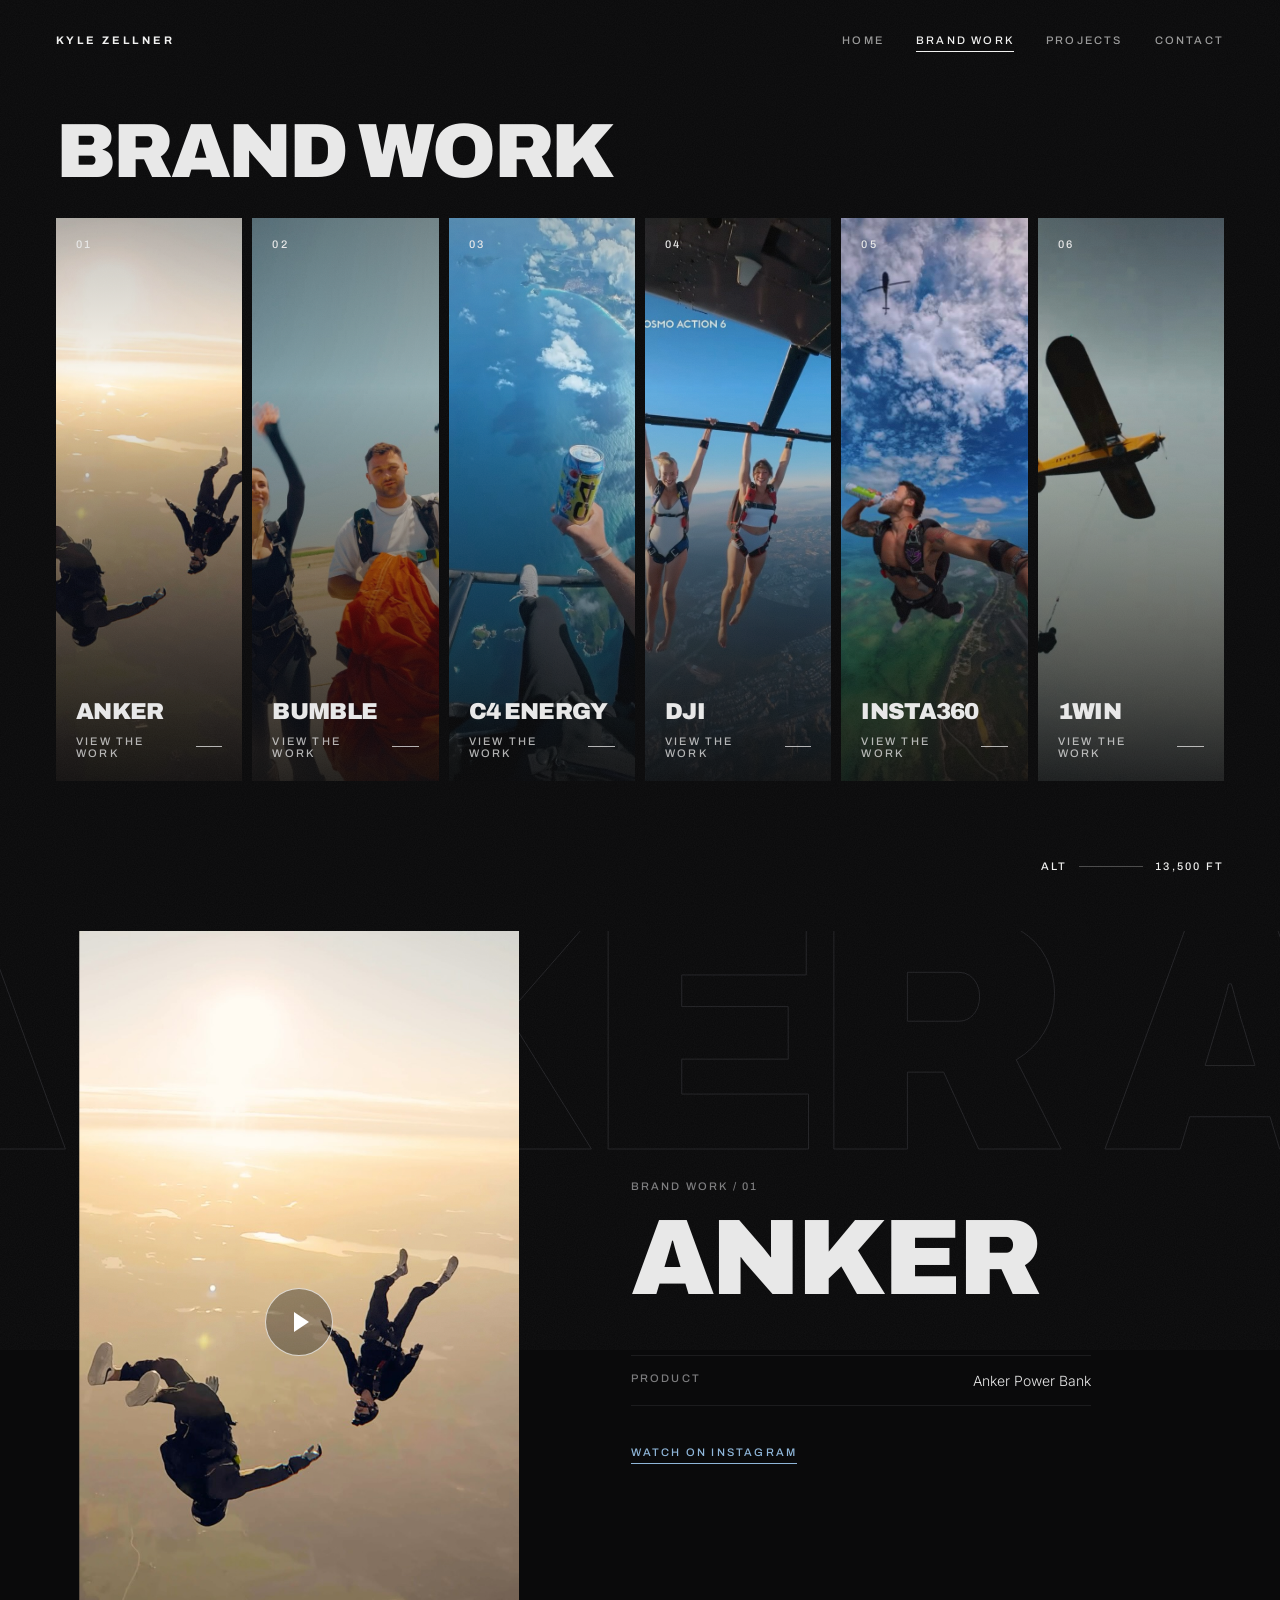
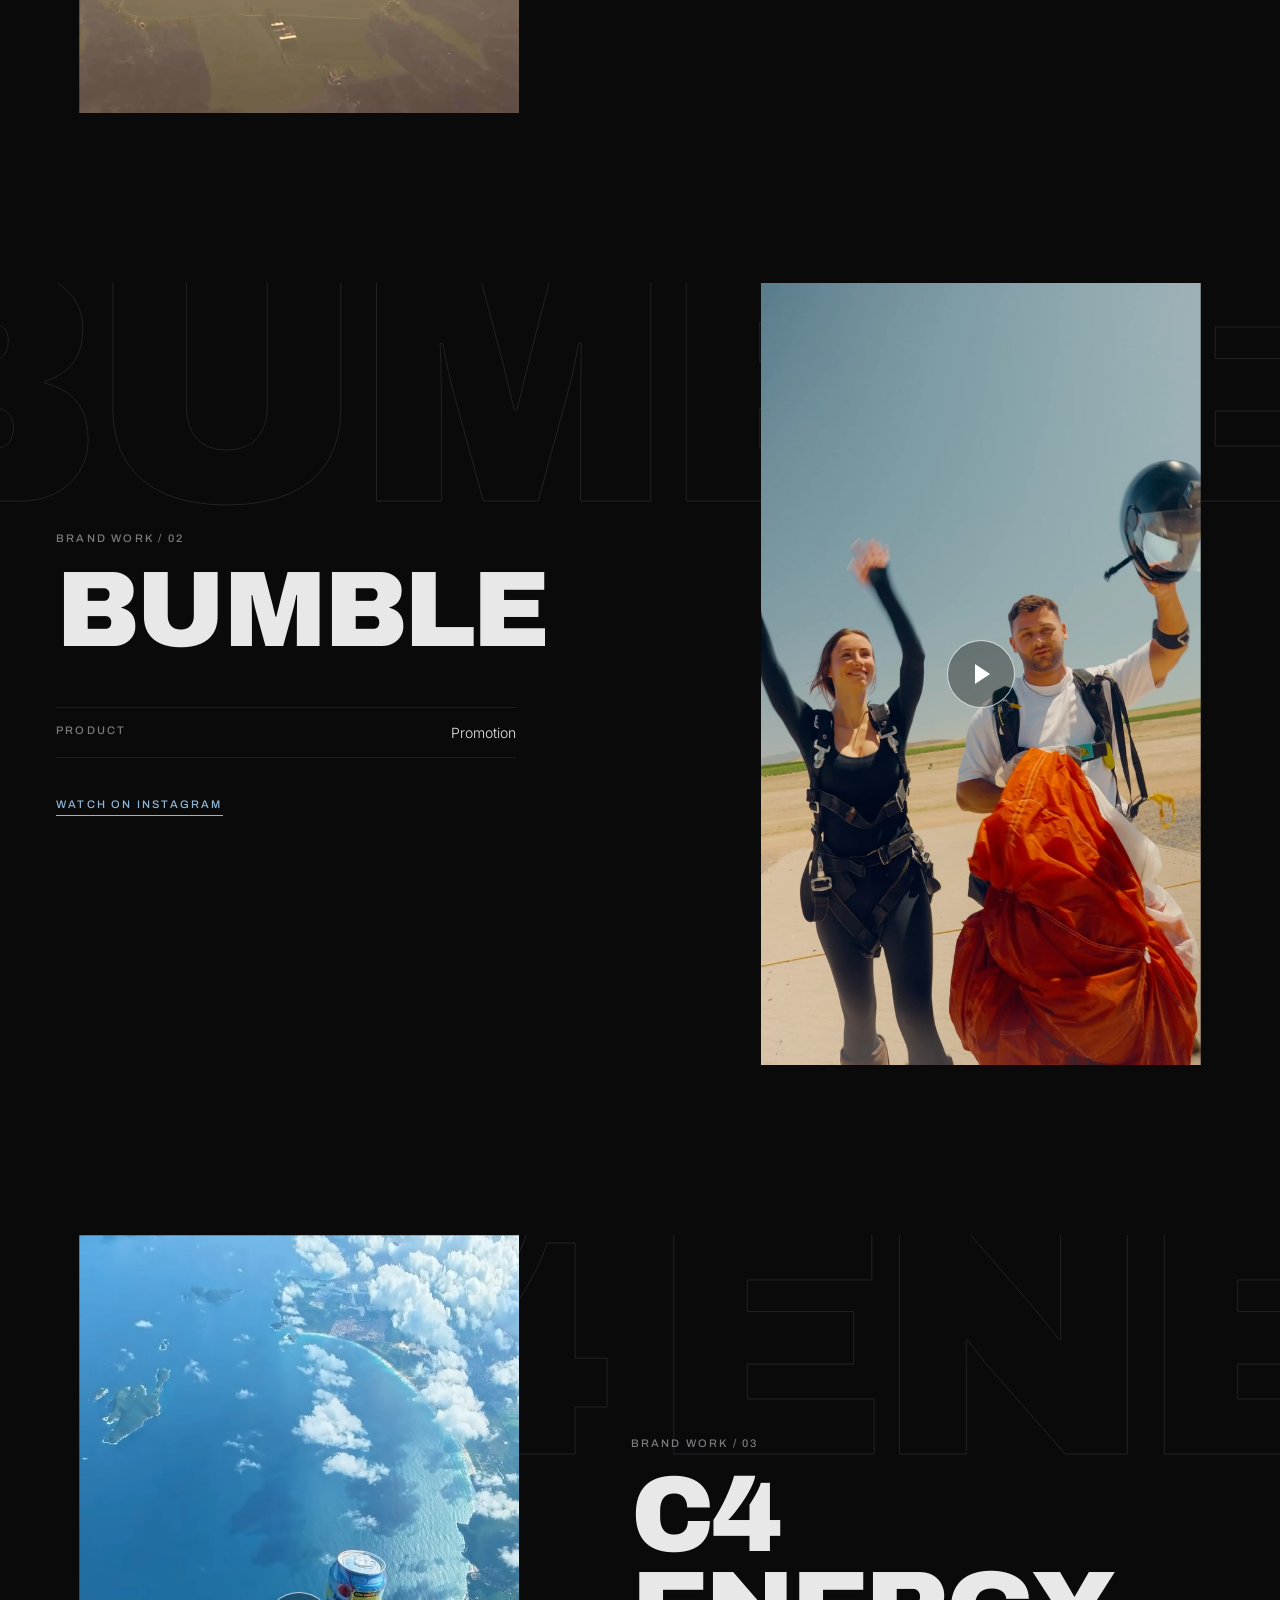
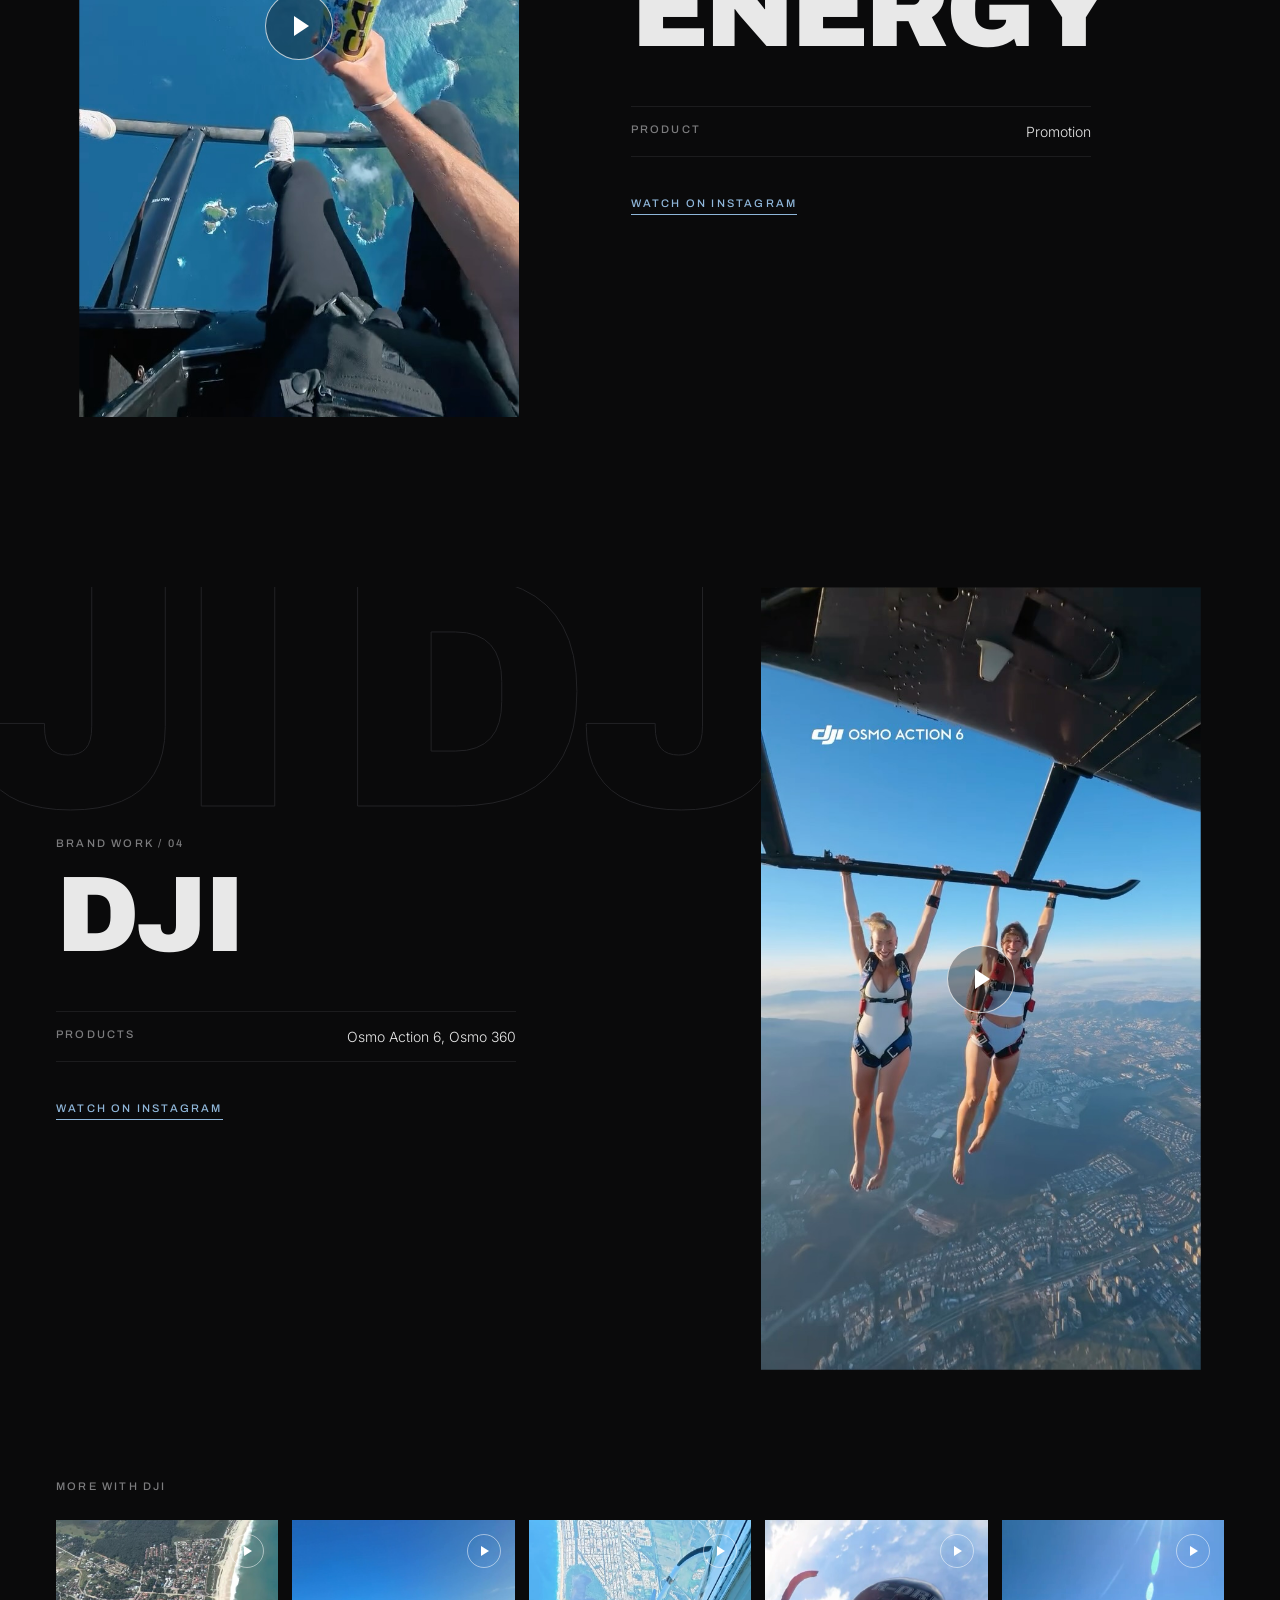
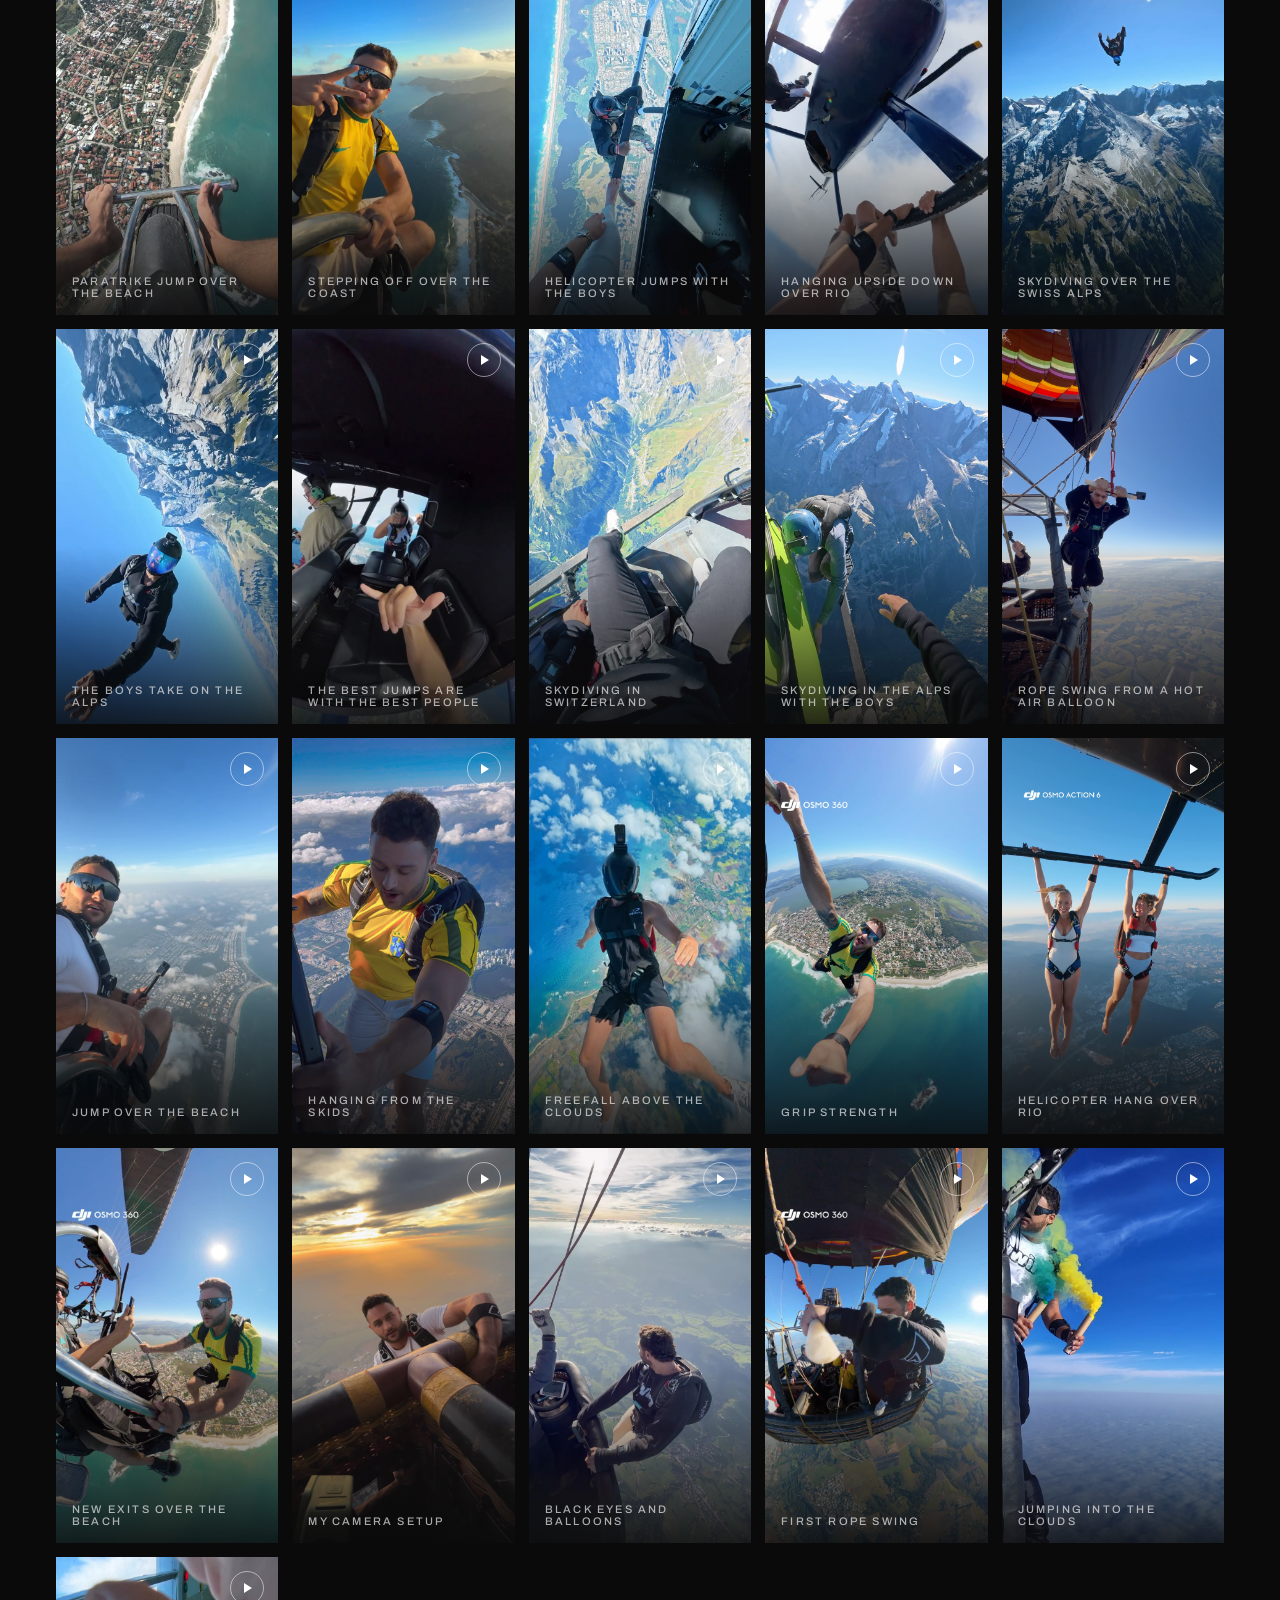
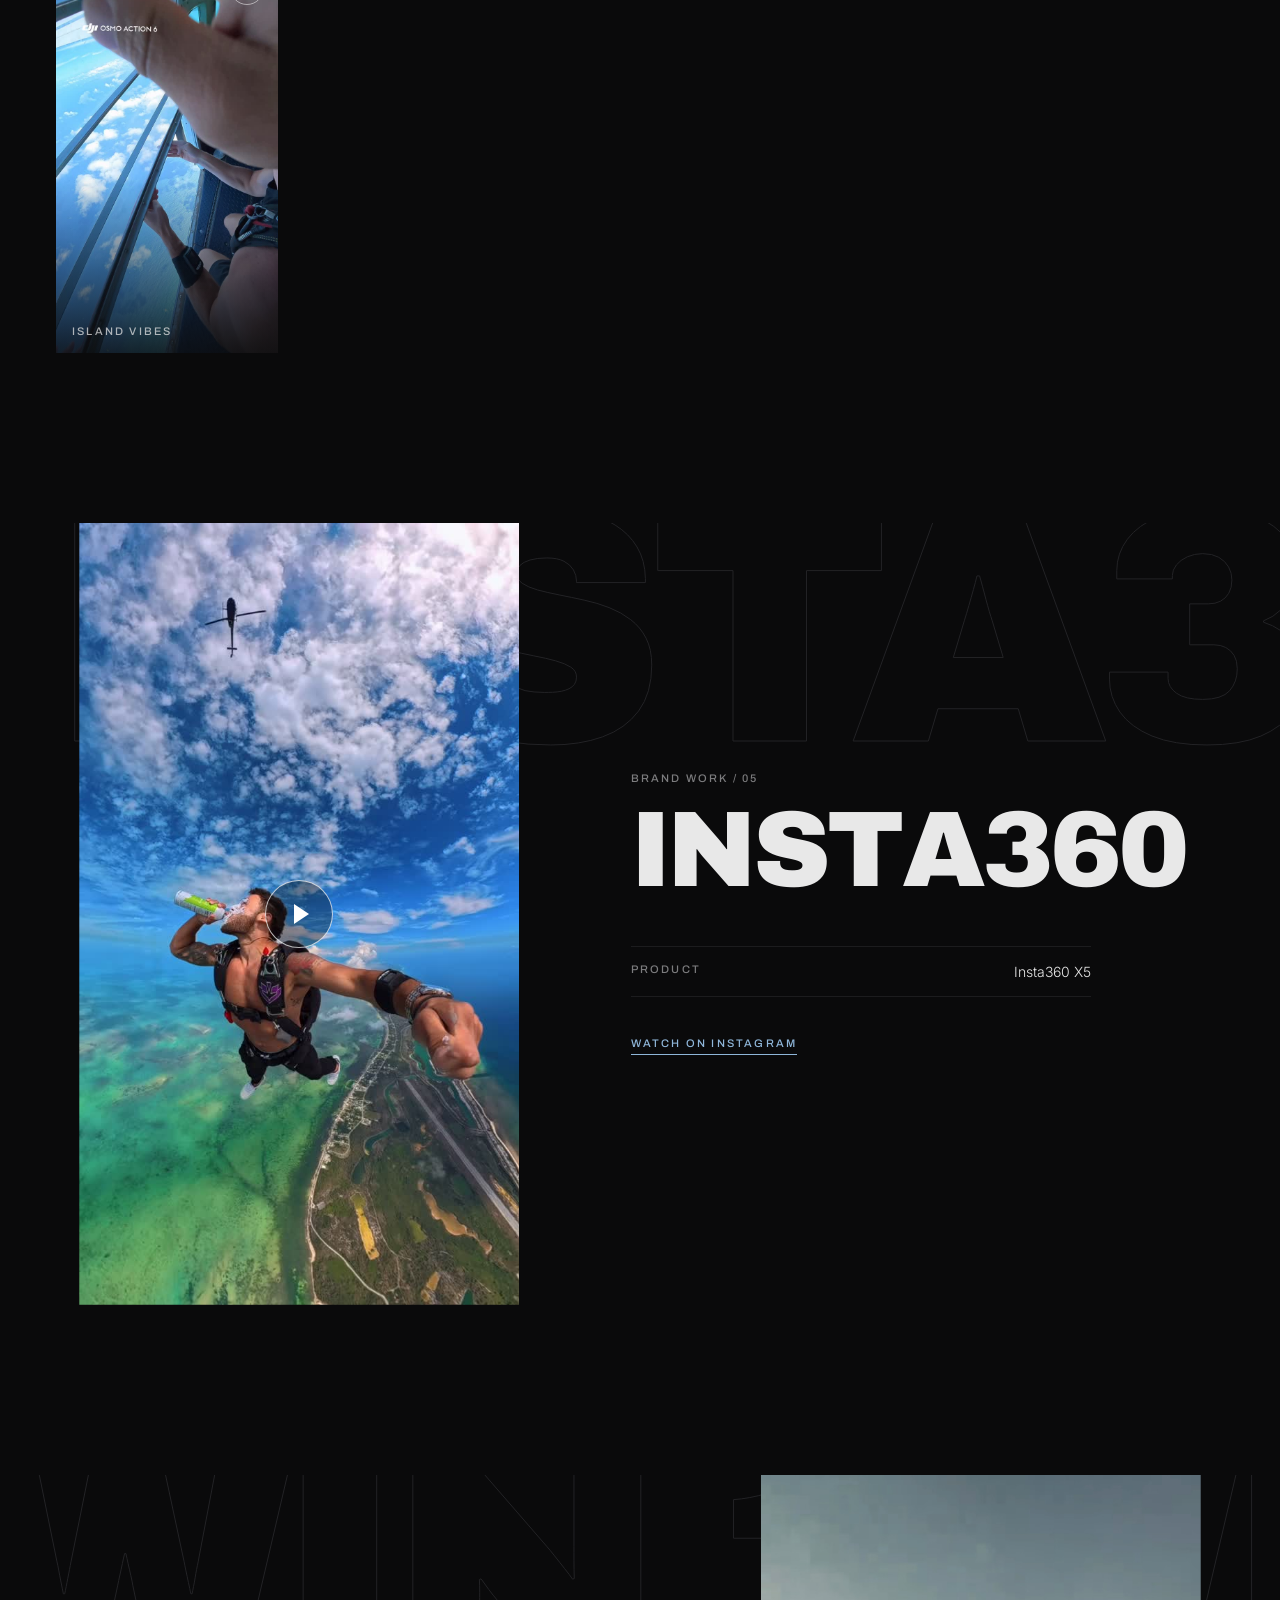
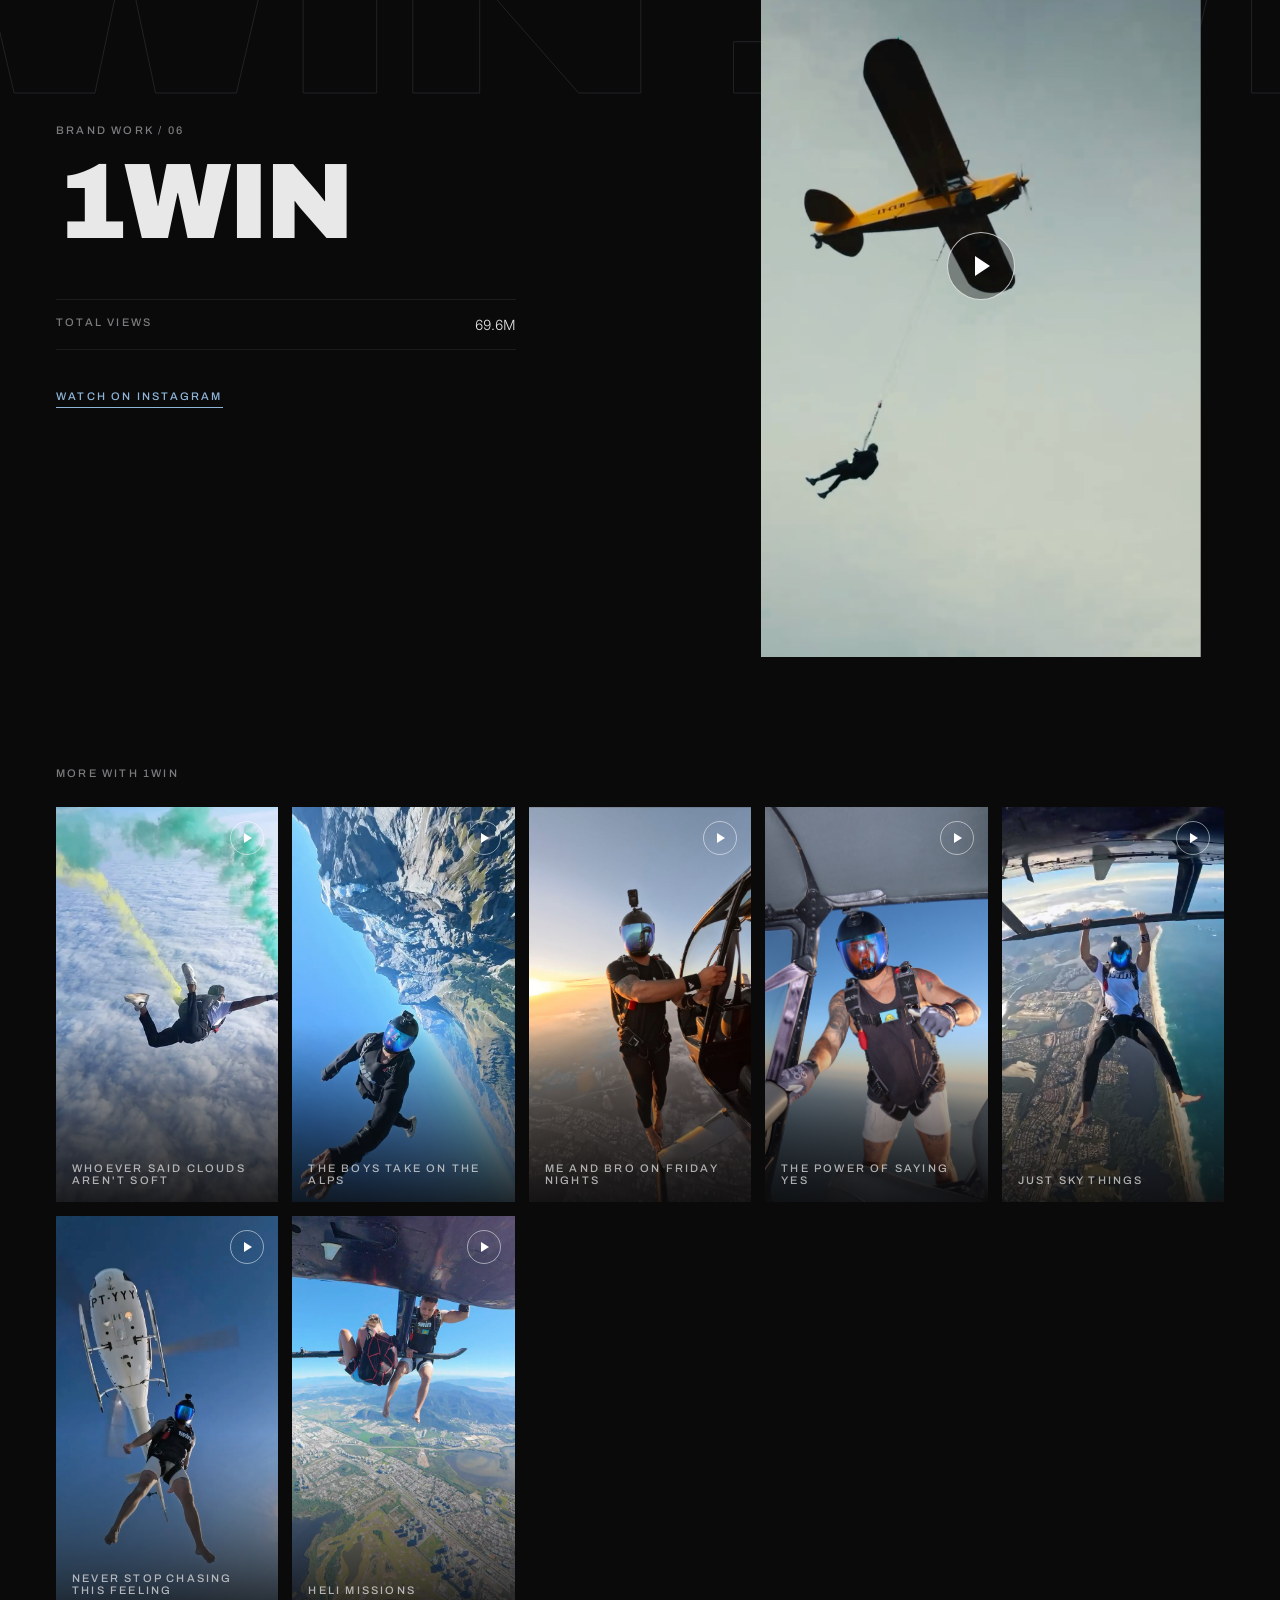
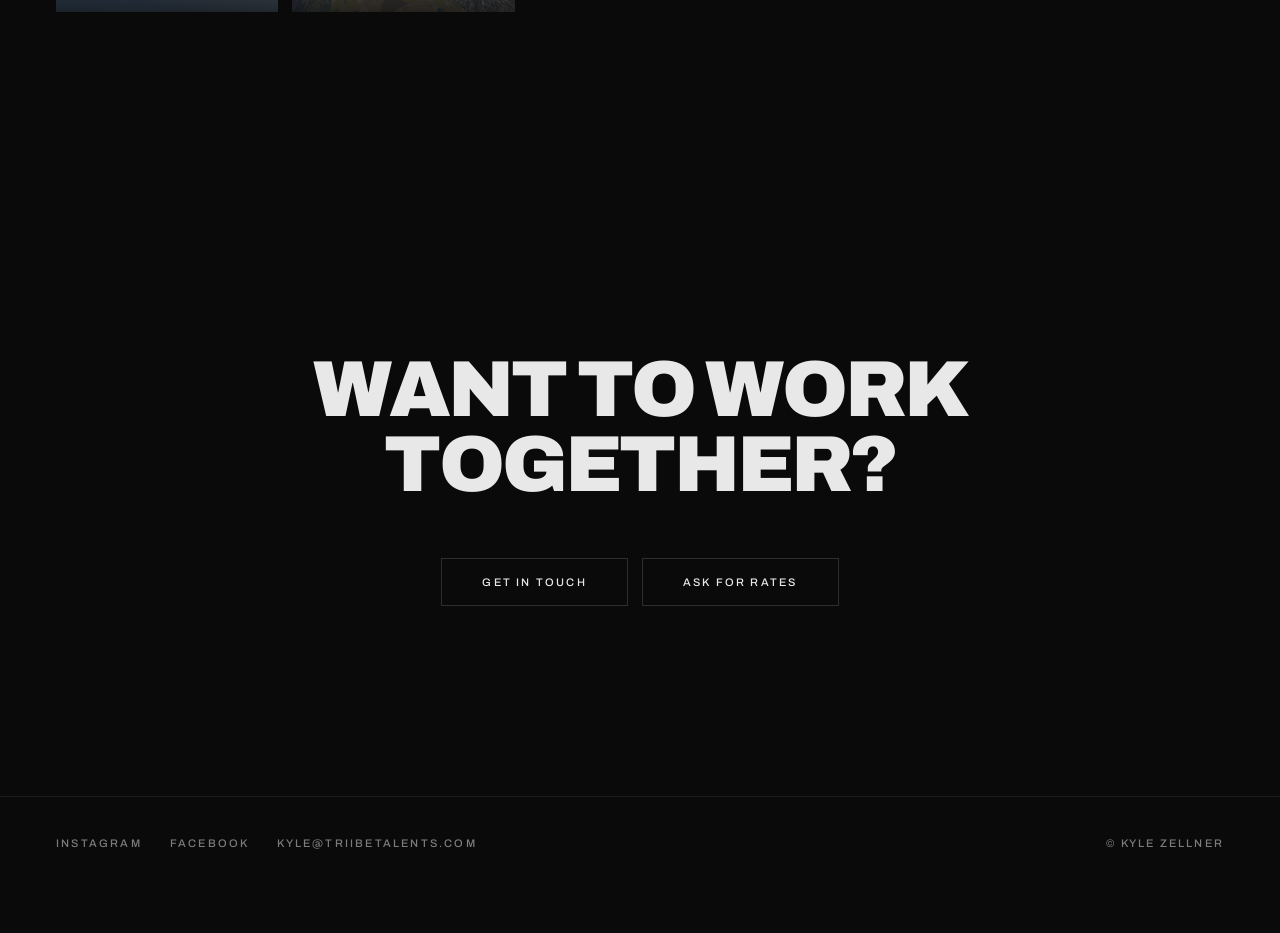
==== brand-work.html @ f26f9b01 "Update site: header picks, 1win flagship reels Co-Authored-By: Claude Fable 5.2 <noreply@anthropic.c" ====
<!DOCTYPE html>
<html lang="en"><head>
<meta charset="utf-8"><meta name="viewport" content="width=device-width, initial-scale=1, viewport-fit=cover">
<title>Brand work | Kyle Zellner</title>
<meta name="description" content="Campaign work for Anker, Bumble, C4 Energy, DJI, Insta360 and 1win.">
<meta property="og:title" content="Brand work | Kyle Zellner"><meta property="og:description" content="Campaign work for Anker, Bumble, C4 Energy, DJI, Insta360 and 1win.">
<meta property="og:type" content="website"><meta property="og:image" content="media/hero-9-w.jpg">
<meta name="twitter:card" content="summary_large_image"><meta name="theme-color" content="#0A0A0B">
<link rel="preconnect" href="https://fonts.googleapis.com"><link rel="preconnect" href="https://fonts.gstatic.com" crossorigin>
<link rel="stylesheet" href="https://fonts.googleapis.com/css2?family=Archivo:wght@400;500;700;900&family=Inter:wght@300;400&display=swap">
<link rel="stylesheet" href="assets/site.css?v=1795554447">
<script>document.documentElement.className='js';addEventListener('DOMContentLoaded',function(){requestAnimationFrame(function(){requestAnimationFrame(function(){document.documentElement.classList.add('ready')})})});</script>
</head><body>
<div class="curtain" aria-hidden="true"></div><div class="progress" aria-hidden="true"></div>
<nav class="nav label" aria-label="Main"><a class="brand" href="index.html">Kyle Zellner</a><div class="links"><a href="index.html">Home</a><a href="brand-work.html" class="on" aria-current="page">Brand work</a><a href="projects.html">Projects</a><a href="contact.html">Contact</a></div></nav>
<main>
<section class="bw-top"><div class="wrap">
  <h1 class="display split">Brand work</h1>
  <div class="cards"><a class="card r d1" href="#anker"><div class="vid v916"><img src="media/anker.jpg" alt="" loading="eager" decoding="async"></div><div class="label num">01</div><div class="meta"><div class="name">Anker</div><div class="label go">View the work</div></div></a><a class="card r d2" href="#bumble"><div class="vid v916"><img src="media/bumble.jpg" alt="" loading="eager" decoding="async"></div><div class="label num">02</div><div class="meta"><div class="name">Bumble</div><div class="label go">View the work</div></div></a><a class="card r d3" href="#c4"><div class="vid v916"><img src="media/c4.jpg" alt="" loading="eager" decoding="async"></div><div class="label num">03</div><div class="meta"><div class="name">C4 Energy</div><div class="label go">View the work</div></div></a><a class="card r d4" href="#dji"><div class="vid v916"><img src="media/dji.jpg" alt="" loading="eager" decoding="async"></div><div class="label num">04</div><div class="meta"><div class="name">DJI</div><div class="label go">View the work</div></div></a><a class="card r d5" href="#insta360"><div class="vid v916"><img src="media/insta360.jpg" alt="" loading="eager" decoding="async"></div><div class="label num">05</div><div class="meta"><div class="name">Insta360</div><div class="label go">View the work</div></div></a><a class="card r d6" href="#onewin"><div class="vid v916"><img src="media/onewin.jpg" alt="" loading="eager" decoding="async"></div><div class="label num">06</div><div class="meta"><div class="name">1win</div><div class="label go">View the work</div></div></a></div>
</div></section>
<section class="case" id="anker" data-drift-host>
  <div class="ghost" aria-hidden="true" data-drift-x="-14">Anker Anker</div>
  <div class="wrap"><div class="grid">
    <button class="film" type="button" data-lb="media/anker.mp4" data-poster="media/anker.jpg" data-ig="https://www.instagram.com/reel/DgIV83xIEBN/" aria-label="Play the Anker video">
      <div class="vid v916"><img src="media/anker.jpg" alt="" loading="lazy" decoding="async"></div><span class="play" aria-hidden="true"></span></button>
    <div>
      <div class="label muted r">Brand work / 01</div>
      <h2 class="display split">Anker</h2>
      
      <dl class="r"><div><dt class="label">Product</dt><dd>Anker Power Bank</dd></div></dl>
      <a class="link label r" href="https://www.instagram.com/reel/DgIV83xIEBN/" target="_blank" rel="noopener">Watch on Instagram</a>
    </div>
  </div></div>
  
</section><section class="case flip" id="bumble" data-drift-host>
  <div class="ghost" aria-hidden="true" data-drift-x="14">Bumble Bumble</div>
  <div class="wrap"><div class="grid">
    <button class="film" type="button" data-lb="media/bumble.mp4" data-poster="media/bumble.jpg" data-ig="https://www.instagram.com/reel/Df7I1bKMQMr/" aria-label="Play the Bumble video">
      <div class="vid v916"><img src="media/bumble.jpg" alt="" loading="lazy" decoding="async"></div><span class="play" aria-hidden="true"></span></button>
    <div>
      <div class="label muted r">Brand work / 02</div>
      <h2 class="display split">Bumble</h2>
      
      <dl class="r"><div><dt class="label">Product</dt><dd>Promotion</dd></div></dl>
      <a class="link label r" href="https://www.instagram.com/reel/Df7I1bKMQMr/" target="_blank" rel="noopener">Watch on Instagram</a>
    </div>
  </div></div>
  
</section><section class="case" id="c4" data-drift-host>
  <div class="ghost" aria-hidden="true" data-drift-x="-14">C4 Energy C4 Energy</div>
  <div class="wrap"><div class="grid">
    <button class="film" type="button" data-lb="media/c4.mp4" data-poster="media/c4.jpg" data-ig="https://www.instagram.com/reel/DfAPJ7QMVIc/" aria-label="Play the C4 Energy video">
      <div class="vid v916"><img src="media/c4.jpg" alt="" loading="lazy" decoding="async"></div><span class="play" aria-hidden="true"></span></button>
    <div>
      <div class="label muted r">Brand work / 03</div>
      <h2 class="display split">C4 Energy</h2>
      
      <dl class="r"><div><dt class="label">Product</dt><dd>Promotion</dd></div></dl>
      <a class="link label r" href="https://www.instagram.com/reel/DfAPJ7QMVIc/" target="_blank" rel="noopener">Watch on Instagram</a>
    </div>
  </div></div>
  
</section><section class="case flip" id="dji" data-drift-host>
  <div class="ghost" aria-hidden="true" data-drift-x="14">DJI DJI</div>
  <div class="wrap"><div class="grid">
    <button class="film" type="button" data-lb="media/dji.mp4" data-poster="media/dji.jpg" data-ig="https://www.instagram.com/reel/DbGT2AIMZqO/" aria-label="Play the DJI video">
      <div class="vid v916"><img src="media/dji.jpg" alt="" loading="lazy" decoding="async"></div><span class="play" aria-hidden="true"></span></button>
    <div>
      <div class="label muted r">Brand work / 04</div>
      <h2 class="display split">DJI</h2>
      
      <dl class="r"><div><dt class="label">Products</dt><dd>Osmo Action 6, Osmo 360</dd></div></dl>
      <a class="link label r" href="https://www.instagram.com/reel/DbGT2AIMZqO/" target="_blank" rel="noopener">Watch on Instagram</a>
    </div>
  </div></div>
  <div class="wrap case-more"><div class="label muted r">More with DJI</div><div class="grid-reels"><button class="reel" type="button" data-lb="media/dji-para.mp4" data-poster="media/dji-para.jpg" data-ig="https://www.instagram.com/reel/Dcn9Oito8ME/" aria-label="Play: Paratrike jump over the beach"><div class="vid v916"><img src="media/dji-para.jpg" alt="" loading="lazy" decoding="async"></div><span class="play" aria-hidden="true"></span><div class="cap"><div class="label what">Paratrike jump over the beach</div></div></button><button class="reel" type="button" data-lb="media/dji-new.mp4" data-poster="media/dji-new.jpg" data-ig="https://www.instagram.com/reel/DZ2kFMeM5Ea/" aria-label="Play: Stepping off over the coast"><div class="vid v916"><img src="media/dji-new.jpg" alt="" loading="lazy" decoding="async"></div><span class="play" aria-hidden="true"></span><div class="cap"><div class="label what">Stepping off over the coast</div></div></button><button class="reel" type="button" data-lb="media/dji-boys.mp4" data-poster="media/dji-boys.jpg" data-ig="https://www.instagram.com/reel/DcVaWwGo98o/" aria-label="Play: Helicopter jumps with the boys"><div class="vid v916"><img src="media/dji-boys.jpg" alt="" loading="lazy" decoding="async"></div><span class="play" aria-hidden="true"></span><div class="cap"><div class="label what">Helicopter jumps with the boys</div></div></button><a class="reel" href="https://www.instagram.com/reel/DZmtbkiM8lg/" target="_blank" rel="noopener" aria-label="Hanging upside down over Rio. Opens Instagram"><div class="vid v916"><img src="media/dji-rio.jpg" alt="" loading="lazy" decoding="async"></div><span class="play" aria-hidden="true"></span><div class="cap"><div class="label what">Hanging upside down over Rio</div></div></a><button class="reel" type="button" data-lb="media/alps.mp4" data-poster="media/alps.jpg" data-ig="https://www.instagram.com/reel/Dc5vzTCoxxG/" aria-label="Play: Skydiving over the Swiss Alps"><div class="vid v916"><img src="media/alps.jpg" alt="" loading="lazy" decoding="async"></div><span class="play" aria-hidden="true"></span><div class="cap"><div class="label what">Skydiving over the Swiss Alps</div></div></button><a class="reel" href="https://www.instagram.com/reel/Dc9Zd94yLOr/" target="_blank" rel="noopener" aria-label="The boys take on the Alps. Opens Instagram"><div class="vid v916"><img src="media/dji-alpsboys.jpg" alt="" loading="lazy" decoding="async"></div><span class="play" aria-hidden="true"></span><div class="cap"><div class="label what">The boys take on the Alps</div></div></a><a class="reel" href="https://www.instagram.com/reel/DdbbyWWou-u/" target="_blank" rel="noopener" aria-label="The best jumps are with the best people. Opens Instagram"><div class="vid v916"><img src="media/dji-best.jpg" alt="" loading="lazy" decoding="async"></div><span class="play" aria-hidden="true"></span><div class="cap"><div class="label what">The best jumps are with the best people</div></div></a><a class="reel" href="https://www.instagram.com/reel/Dc52eWtovFw/" target="_blank" rel="noopener" aria-label="Skydiving in Switzerland. Opens Instagram"><div class="vid v916"><img src="media/dji-swiss.jpg" alt="" loading="lazy" decoding="async"></div><span class="play" aria-hidden="true"></span><div class="cap"><div class="label what">Skydiving in Switzerland</div></div></a><button class="reel" type="button" data-lb="media/dji-alps2.mp4" data-poster="media/dji-alps2.jpg" data-ig="https://www.instagram.com/reel/Dc5qLIVIqiL/" aria-label="Play: Skydiving in the Alps with the boys"><div class="vid v916"><img src="media/dji-alps2.jpg" alt="" loading="lazy" decoding="async"></div><span class="play" aria-hidden="true"></span><div class="cap"><div class="label what">Skydiving in the Alps with the boys</div></div></button><button class="reel" type="button" data-lb="media/dji-swing.mp4" data-poster="media/dji-swing.jpg" data-ig="https://www.instagram.com/reel/DbG8BtWBWip/" aria-label="Play: Rope swing from a hot air balloon"><div class="vid v916"><img src="media/dji-swing.jpg" alt="" loading="lazy" decoding="async"></div><span class="play" aria-hidden="true"></span><div class="cap"><div class="label what">Rope swing from a hot air balloon</div></div></button><button class="reel" type="button" data-lb="media/dji-beach.mp4" data-poster="media/dji-beach.jpg" data-ig="https://www.instagram.com/reel/DdM_2CchTg7/" aria-label="Play: Jump over the beach"><div class="vid v916"><img src="media/dji-beach.jpg" alt="" loading="lazy" decoding="async"></div><span class="play" aria-hidden="true"></span><div class="cap"><div class="label what">Jump over the beach</div></div></button><a class="reel" href="https://www.instagram.com/reel/DdlIO7IIlce/" target="_blank" rel="noopener" aria-label="Hanging from the skids. Opens Instagram"><div class="vid v916"><img src="media/dji-skids.jpg" alt="" loading="lazy" decoding="async"></div><span class="play" aria-hidden="true"></span><div class="cap"><div class="label what">Hanging from the skids</div></div></a><button class="reel" type="button" data-lb="media/dji-view.mp4" data-poster="media/dji-view.jpg" data-ig="https://www.instagram.com/reel/DbrAndISFUz/" aria-label="Play: Freefall above the clouds"><div class="vid v916"><img src="media/dji-view.jpg" alt="" loading="lazy" decoding="async"></div><span class="play" aria-hidden="true"></span><div class="cap"><div class="label what">Freefall above the clouds</div></div></button><a class="reel" href="https://www.instagram.com/reel/DaJRma6BQHz/" target="_blank" rel="noopener" aria-label="Grip strength. Opens Instagram"><div class="vid v916"><img src="media/dji-grip.jpg" alt="" loading="lazy" decoding="async"></div><span class="play" aria-hidden="true"></span><div class="cap"><div class="label what">Grip strength</div></div></a><a class="reel" href="https://www.instagram.com/reel/DbLsumjM6Av/" target="_blank" rel="noopener" aria-label="Helicopter hang over Rio. Opens Instagram"><div class="vid v916"><img src="media/dji-hang2.jpg" alt="" loading="lazy" decoding="async"></div><span class="play" aria-hidden="true"></span><div class="cap"><div class="label what">Helicopter hang over Rio</div></div></a><button class="reel" type="button" data-lb="media/dji-exits.mp4" data-poster="media/dji-exits.jpg" data-ig="https://www.instagram.com/reel/DaKi7p1s8Mf/" aria-label="Play: New exits over the beach"><div class="vid v916"><img src="media/dji-exits.jpg" alt="" loading="lazy" decoding="async"></div><span class="play" aria-hidden="true"></span><div class="cap"><div class="label what">New exits over the beach</div></div></button><a class="reel" href="https://www.instagram.com/reel/DctNHRTIW9R/" target="_blank" rel="noopener" aria-label="My camera setup. Opens Instagram"><div class="vid v916"><img src="media/dji-setup.jpg" alt="" loading="lazy" decoding="async"></div><span class="play" aria-hidden="true"></span><div class="cap"><div class="label what">My camera setup</div></div></a><button class="reel" type="button" data-lb="media/dji-balloon.mp4" data-poster="media/dji-balloon.jpg" data-ig="https://www.instagram.com/reel/Dc04M3bMytC/" aria-label="Play: Black eyes and balloons"><div class="vid v916"><img src="media/dji-balloon.jpg" alt="" loading="lazy" decoding="async"></div><span class="play" aria-hidden="true"></span><div class="cap"><div class="label what">Black eyes and balloons</div></div></button><button class="reel" type="button" data-lb="media/dji-rope.mp4" data-poster="media/dji-rope.jpg" data-ig="https://www.instagram.com/reel/DbDM5DDsOBW/" aria-label="Play: First rope swing"><div class="vid v916"><img src="media/dji-rope.jpg" alt="" loading="lazy" decoding="async"></div><span class="play" aria-hidden="true"></span><div class="cap"><div class="label what">First rope swing</div></div></button><a class="reel" href="https://www.instagram.com/reel/DdE5yUaMFTg/" target="_blank" rel="noopener" aria-label="Jumping into the clouds. Opens Instagram"><div class="vid v916"><img src="media/dji-clouds.jpg" alt="" loading="lazy" decoding="async"></div><span class="play" aria-hidden="true"></span><div class="cap"><div class="label what">Jumping into the clouds</div></div></a><a class="reel" href="https://www.instagram.com/reel/DbrAj8oyWbT/" target="_blank" rel="noopener" aria-label="Island vibes. Opens Instagram"><div class="vid v916"><img src="media/dji-island.jpg" alt="" loading="lazy" decoding="async"></div><span class="play" aria-hidden="true"></span><div class="cap"><div class="label what">Island vibes</div></div></a></div></div>
</section><section class="case" id="insta360" data-drift-host>
  <div class="ghost" aria-hidden="true" data-drift-x="-14">Insta360 Insta360</div>
  <div class="wrap"><div class="grid">
    <button class="film" type="button" data-lb="media/canopy.mp4" data-poster="media/insta360.jpg" data-ig="https://www.instagram.com/reel/DXZoMfyjIK7/" aria-label="Play the Insta360 video">
      <div class="vid v916"><img src="media/insta360.jpg" alt="" loading="lazy" decoding="async"></div><span class="play" aria-hidden="true"></span></button>
    <div>
      <div class="label muted r">Brand work / 05</div>
      <h2 class="display split">Insta360</h2>
      
      <dl class="r"><div><dt class="label">Product</dt><dd>Insta360 X5</dd></div></dl>
      <a class="link label r" href="https://www.instagram.com/reel/DXZoMfyjIK7/" target="_blank" rel="noopener">Watch on Instagram</a>
    </div>
  </div></div>
  
</section><section class="case flip" id="onewin" data-drift-host>
  <div class="ghost" aria-hidden="true" data-drift-x="14">1win 1win</div>
  <div class="wrap"><div class="grid">
    <button class="film" type="button" data-lb="media/lithuania.mp4" data-poster="media/onewin.jpg" data-ig="https://www.instagram.com/reel/Df9yoM2ILOr/" aria-label="Play the 1win video">
      <div class="vid v916"><img src="media/onewin.jpg" alt="" loading="lazy" decoding="async"></div><span class="play" aria-hidden="true"></span></button>
    <div>
      <div class="label muted r">Brand work / 06</div>
      <h2 class="display split">1win</h2>
      
      <dl class="r"><div><dt class="label">Total views</dt><dd>69.6M</dd></div></dl>
      <a class="link label r" href="https://www.instagram.com/reel/Df9yoM2ILOr/" target="_blank" rel="noopener">Watch on Instagram</a>
    </div>
  </div></div>
  <div class="wrap case-more"><div class="label muted r">More with 1win</div><div class="grid-reels"><a class="reel" href="https://www.instagram.com/reel/DabGH8IsHBu/" target="_blank" rel="noopener" aria-label="Whoever said clouds aren't soft. Opens Instagram"><div class="vid v916"><img src="media/w-clouds.jpg" alt="" loading="lazy" decoding="async"></div><span class="play" aria-hidden="true"></span><div class="cap"><div class="label what">Whoever said clouds aren't soft</div></div></a><a class="reel" href="https://www.instagram.com/reel/Dc9Zd94yLOr/" target="_blank" rel="noopener" aria-label="The boys take on the Alps. Opens Instagram"><div class="vid v916"><img src="media/w-alps.jpg" alt="" loading="lazy" decoding="async"></div><span class="play" aria-hidden="true"></span><div class="cap"><div class="label what">The boys take on the Alps</div></div></a><a class="reel" href="https://www.instagram.com/reel/Dai-UiZhkyc/" target="_blank" rel="noopener" aria-label="Me and bro on Friday nights. Opens Instagram"><div class="vid v916"><img src="media/w-friday.jpg" alt="" loading="lazy" decoding="async"></div><span class="play" aria-hidden="true"></span><div class="cap"><div class="label what">Me and bro on Friday nights</div></div></a><a class="reel" href="https://www.instagram.com/reel/Da8bLg3O2U2/" target="_blank" rel="noopener" aria-label="The power of saying yes. Opens Instagram"><div class="vid v916"><img src="media/w-f.jpg" alt="" loading="lazy" decoding="async"></div><span class="play" aria-hidden="true"></span><div class="cap"><div class="label what">The power of saying yes</div></div></a><a class="reel" href="https://www.instagram.com/reel/DZ2hzX7sHcK/" target="_blank" rel="noopener" aria-label="Just sky things. Opens Instagram"><div class="vid v916"><img src="media/w-sky.jpg" alt="" loading="lazy" decoding="async"></div><span class="play" aria-hidden="true"></span><div class="cap"><div class="label what">Just sky things</div></div></a><a class="reel" href="https://www.instagram.com/reel/DbvX_Z9s70L/" target="_blank" rel="noopener" aria-label="Never stop chasing this feeling. Opens Instagram"><div class="vid v916"><img src="media/w-chase.jpg" alt="" loading="lazy" decoding="async"></div><span class="play" aria-hidden="true"></span><div class="cap"><div class="label what">Never stop chasing this feeling</div></div></a><a class="reel" href="https://www.instagram.com/reel/DdtfaaWodTu/" target="_blank" rel="noopener" aria-label="Heli missions. Opens Instagram"><div class="vid v916"><img src="media/w-missions.jpg" alt="" loading="lazy" decoding="async"></div><span class="play" aria-hidden="true"></span><div class="cap"><div class="label what">Heli missions</div></div></a></div></div>
</section><section class="closing">
  <h2 class="display split">Want to work together?</h2>
  <div class="closing-btns r"><a class="btn label" href="contact.html">Get in touch</a><a class="btn label" href="mailto:kyle@triibetalents.com?subject=Rates">Ask for rates</a></div>
</section>
</main>
<footer class="foot label">
  <div class="row"><a href="https://www.instagram.com/kyle.zellner/" target="_blank" rel="noopener">Instagram</a><a href="https://www.facebook.com/people/Kylezellner/61590668937779/" target="_blank" rel="noopener">Facebook</a><a href="mailto:kyle@triibetalents.com">kyle@triibetalents.com</a></div>
  <div>© Kyle Zellner</div>
</footer>
<div class="alt label" aria-hidden="true"><span>Alt</span><span class="rail"><i></i></span><span class="val">13,500 FT</span></div>
<div class="lb" role="dialog" aria-modal="true" aria-label="Video">
  <button class="x label" type="button">Close</button>
  <div class="box"><video muted loop playsinline controls></video></div>
  <div class="ig label"><a href="https://www.instagram.com/kyle.zellner/" target="_blank" rel="noopener">Watch on Instagram</a></div>
</div>
<script src="assets/vendor/gsap.min.js"></script><script src="assets/vendor/ScrollTrigger.min.js"></script>
<script src="assets/site.js?v=1795554447"></script>
</body></html>
---- assets/site.css ----
/* Kyle Zellner site. One stylesheet for all four pages. */
*,*::before,*::after{box-sizing:border-box}
:root{
  --bg:#0A0A0B; --fg:#E8E8E8; --muted:#7C7C7E; --accent:#8FB6D9;
  --panel:#141416; --rule:#1C1C1E; --line:#2E2E31;
  --gutter:56px; --max:1360px;
  --display:Archivo, "Helvetica Neue", Arial, sans-serif;
  --text:Inter, "Helvetica Neue", Arial, sans-serif;
  --ease:cubic-bezier(.2,.7,.1,1);
}
@media (max-width:900px){:root{--gutter:24px}}
@media (max-width:640px){:root{--gutter:16px}}
html{background:var(--bg);-webkit-text-size-adjust:100%}
body{margin:0;background:var(--bg);color:var(--fg);font-family:var(--text);font-weight:300;
  -webkit-font-smoothing:antialiased;overflow-x:hidden}
a{color:inherit}
img,video{display:block;max-width:100%}
h1,h2,h3,p{margin:0}
button{font:inherit;color:inherit}

.label{font-family:var(--display);font-size:11px;font-weight:500;text-transform:uppercase;letter-spacing:2.2px}
.muted{color:var(--muted)}
.display{font-family:var(--display);font-weight:900;text-transform:uppercase;letter-spacing:-0.035em;line-height:.88}
.wrap{max-width:var(--max);margin:0 auto;padding:0 var(--gutter)}
.section{padding:0 0 150px}
@media (max-width:640px){.section{padding-bottom:88px}}

/* ------------------------------------------------ global layer */
/* film grain over everything */
body::after{content:"";position:fixed;inset:-50%;z-index:90;pointer-events:none;opacity:.07;
  background-image:url("data:image/svg+xml;utf8,<svg xmlns='http://www.w3.org/2000/svg' width='220' height='220'><filter id='n'><feTurbulence type='fractalNoise' baseFrequency='.9' numOctaves='2' stitchTiles='stitch'/><feColorMatrix values='0 0 0 0 1  0 0 0 0 1  0 0 0 0 1  0 0 0 .55 0'/></filter><rect width='100%' height='100%' filter='url(%23n)'/></svg>");
  animation:grain 1s steps(6) infinite}
@keyframes grain{0%{transform:translate(0,0)}20%{transform:translate(-3%,2%)}40%{transform:translate(2%,-4%)}60%{transform:translate(-4%,-1%)}80%{transform:translate(3%,3%)}100%{transform:translate(0,0)}}

/* page curtain, lifts on load and drops before leaving */
.curtain{display:none;position:fixed;inset:0;z-index:120;background:var(--bg);pointer-events:none;
  transform-origin:top;transition:transform 700ms var(--ease)}
.js .curtain{display:block}
.ready .curtain{transform:scaleY(0)}
.leaving .curtain{transform:scaleY(1);transform-origin:bottom;transition-duration:420ms}

/* scroll progress line */
.progress{position:fixed;top:0;left:0;height:1px;width:100%;z-index:110;background:var(--accent);
  transform:scaleX(0);transform-origin:left;box-shadow:0 0 12px rgba(143,182,217,.9)}

/* nav */
.nav{position:fixed;top:0;left:0;right:0;z-index:100;padding:28px var(--gutter);
  display:flex;justify-content:space-between;align-items:center;mix-blend-mode:difference}
.nav a{text-decoration:none;color:#fff}
.nav .brand{font-family:var(--display);font-size:11px;font-weight:700;text-transform:uppercase;letter-spacing:2.8px}
.nav .links{display:flex;gap:32px}
.nav .links a{opacity:.62;transition:opacity 180ms ease;position:relative;padding:6px 0}
.nav .links a:hover,.nav .links a.on{opacity:1}
.nav .links a.on::after{content:"";position:absolute;left:0;right:0;bottom:0;height:1px;background:#fff}
@media (max-width:640px){
  .nav{padding:20px var(--gutter)}
  .nav .brand{font-size:10px;letter-spacing:1.2px;white-space:nowrap}
  .nav .links{gap:12px}
  .nav .links a{font-size:9.5px;letter-spacing:.9px;white-space:nowrap}
}

/* altimeter: the page is a descent, 13,500 ft at the top and 0 at the footer */
.alt{position:fixed;right:var(--gutter);bottom:28px;z-index:100;mix-blend-mode:difference;color:#fff;
  display:flex;align-items:center;gap:12px;pointer-events:none}
.alt .rail{width:64px;height:1px;background:rgba(255,255,255,.28);position:relative}
.alt .rail i{position:absolute;left:0;top:0;height:1px;width:100%;background:#fff;transform:scaleX(0);transform-origin:left}
.alt .val{font-variant-numeric:tabular-nums;min-width:9ch;text-align:right}
@media (max-width:640px){.alt{bottom:16px}.alt .rail{width:32px}.alt .label{font-size:10px;letter-spacing:1.6px}}

/* ------------------------------------------------ reveal system */
.js .r{opacity:0;transform:translateY(28px);filter:blur(6px);
  transition:opacity 900ms var(--ease),transform 900ms var(--ease),filter 900ms var(--ease)}
.js .r.in{opacity:1;transform:none;filter:none}
.d1{transition-delay:90ms}.d2{transition-delay:180ms}.d3{transition-delay:270ms}.d4{transition-delay:360ms}.d5{transition-delay:450ms}

/* split text: each line clips, letters rise through it */
.split .ln{display:block;overflow:hidden;padding-bottom:.06em;margin-bottom:-.06em}
.split .ch{display:inline-block}
.js .split .ch{transform:translateY(110%) rotate(6deg);transform-origin:left bottom;
  transition:transform 1100ms var(--ease);will-change:transform}
.js .split.in .ch{transform:none}
.js .split.free .ch{transition:none;transform:none}
.js .split.free .ln{overflow:visible}
.split .g{display:inline-block;will-change:transform}

.btn{display:inline-block;padding:17px 40px;border:1px solid var(--line);color:var(--fg);background:transparent;
  text-decoration:none;cursor:pointer;transition:background-color 220ms ease,color 220ms ease,border-color 220ms ease}
.btn:hover{background:var(--fg);color:var(--bg);border-color:var(--fg)}
.link{display:inline-block;color:var(--accent);text-decoration:none;border-bottom:1px solid var(--accent);padding-bottom:5px}
.link:hover{color:var(--fg);border-color:var(--fg)}

/* videos sit on a dark panel until they load */
.vid{position:relative;overflow:hidden;background:var(--panel)}
.vid video,.vid img{position:absolute;inset:0;width:100%;height:100%;object-fit:cover}
.v916{aspect-ratio:9 / 16}

/* ------------------------------------------------ home: hero */
.hero{position:relative;height:100svh;min-height:620px;overflow:hidden;background:var(--bg)}
.hero-fade{position:absolute;inset:0;background:var(--panel)}
@keyframes heroIn{from{opacity:0}to{opacity:1}}
/* no fade-in on the header: an opacity animation ending over a playing video makes iPhones flash black */
.hs{position:absolute;inset:0;opacity:0;transition:opacity 450ms ease-in-out;background-size:cover;background-position:center}
.hs.on{opacity:1}
.hs video{position:absolute;inset:0;width:100%;height:100%;object-fit:cover;transition:opacity 180ms linear}
.hs.on video{animation:none}
@keyframes heroDrift{from{transform:scale(1.001)}to{transform:scale(1.07)}}
.hero-shade{position:absolute;inset:0;pointer-events:none;
  background:linear-gradient(to bottom,rgba(10,10,11,.5) 0%,rgba(10,10,11,.1) 38%,rgba(10,10,11,.86) 100%)}
.hero-copy{position:absolute;left:var(--gutter);right:var(--gutter);bottom:84px;perspective:900px}
.hero h1{font-size:clamp(46px,7.6vw,124px)}
.hero .sub{margin-top:28px;letter-spacing:2.6px}
.hero .cue{position:absolute;right:var(--gutter);top:50%;writing-mode:vertical-rl;opacity:.7}
@media (max-width:900px){
  .hero .cue{display:none}
  .hero-copy{bottom:96px}
}

/* ------------------------------------------------ home: statement */
.statement{padding:170px 0 150px}
.statement p{font-family:var(--display);font-weight:400;font-size:clamp(24px,3.3vw,46px);line-height:1.22;max-width:27ch}
.statement p + p{margin-top:40px}
.statement .w{opacity:.16;transition:opacity 300ms ease}
.statement .w.on{opacity:1}
.statement .link{margin-top:48px}
@media (max-width:640px){.statement{padding:96px 0 88px}}

/* ------------------------------------------------ brand cards */
.sec-head{display:flex;justify-content:space-between;align-items:flex-end;gap:24px;margin-bottom:40px}
.sec-head h2{font-size:clamp(34px,6vw,88px)}
.sec-head .link{white-space:nowrap;flex:0 0 auto}
@media (max-width:640px){.sec-head{margin-bottom:28px}.sec-head .link{display:none}}
.cards{display:grid;grid-template-columns:repeat(6,1fr);gap:10px}
.card{position:relative;display:block;text-decoration:none;color:var(--fg);overflow:hidden;background:var(--panel)}
.card .vid{transition:transform 1200ms var(--ease)}
@media (min-width:901px){.cards .vid{aspect-ratio:3 / 4}}
.card:hover .vid{transform:scale(1.045)}
.card::after{content:"";position:absolute;inset:0;pointer-events:none;
  background:linear-gradient(to bottom,rgba(10,10,11,.25) 0%,rgba(10,10,11,0) 30%,rgba(10,10,11,.88) 100%)}
.card .num{position:absolute;top:20px;left:20px;z-index:2}
.card .meta{position:absolute;left:20px;right:20px;bottom:22px;z-index:2}
.card .name{font-family:var(--display);font-weight:900;text-transform:uppercase;letter-spacing:-0.03em;
  line-height:.9;font-size:clamp(30px,4.4vw,64px)}
.card .go{margin-top:12px;display:flex;align-items:center;gap:10px;color:var(--fg);opacity:.75;transition:opacity 200ms ease,gap 300ms var(--ease)}
.card:hover .go{opacity:1;gap:18px}
.card .go::after{content:"";width:28px;height:1px;background:currentColor}
@media (max-width:900px){
  .cards{display:flex;overflow-x:auto;scroll-snap-type:x mandatory;gap:10px;margin:0 calc(var(--gutter) * -1);
    padding:0 var(--gutter);-webkit-overflow-scrolling:touch;scrollbar-width:none}
  .cards::-webkit-scrollbar{display:none}
  .cards .card{flex:0 0 62vw;scroll-snap-align:center}
}

/* ------------------------------------------------ brand work: every brand on the first screen */
.bw-top{padding:118px 0 150px}
.bw-top h1{font-size:clamp(34px,6vw,88px);margin-bottom:32px}
.bw-top .cards .vid{aspect-ratio:auto;height:min(44vw,calc(100svh - 270px));min-height:320px}
.case{scroll-margin-top:90px}
/* nav gets a dark backing once the page has scrolled, so it never sits unreadable on top of footage */
.nav::before{content:"";position:absolute;inset:0 0 -26px 0;z-index:-1;pointer-events:none;opacity:0;transition:opacity 300ms ease;
  background:linear-gradient(to bottom,rgba(10,10,11,.94) 0%,rgba(10,10,11,.82) 55%,rgba(10,10,11,0) 100%)}
.scrolled .nav{mix-blend-mode:normal}
.scrolled .nav::before{opacity:1}
/* ------------------------------------------------ numbers */
.figs{display:grid;grid-template-columns:repeat(3,1fr);gap:40px;padding-top:48px;border-top:1px solid var(--rule)}
.fig .n{font-family:var(--display);font-weight:900;letter-spacing:-0.035em;line-height:1;
  font-size:clamp(40px,5.2vw,88px);font-variant-numeric:tabular-nums}
.fig .label{margin-top:14px;color:var(--muted)}
.figs-note{margin-top:36px;font-size:12px;color:var(--muted)}
@media (max-width:900px){.figs{grid-template-columns:1fr 1fr;gap:36px 20px}}

/* ------------------------------------------------ horizontal reel gallery */
.gallery{position:relative;overflow:hidden}
.gallery .track{display:flex;gap:14px;padding:0 var(--gutter);will-change:transform}
@media (min-width:901px){.gallery[data-pin]{padding-top:96px}}
.reel{position:relative;flex:0 0 auto;width:min(33vh,320px);border:0;padding:0;background:var(--panel);cursor:pointer;
  text-align:left;color:var(--fg);overflow:hidden}
.reel .vid{transition:transform 1200ms var(--ease)}
.reel:hover .vid{transform:scale(1.045)}
.reel::after{content:"";position:absolute;inset:0;pointer-events:none;
  background:linear-gradient(to bottom,rgba(10,10,11,0) 55%,rgba(10,10,11,.86) 100%)}
.reel .cap{position:absolute;left:16px;right:16px;bottom:16px;z-index:2}
.reel .views{font-family:var(--display);font-weight:900;letter-spacing:-0.03em;font-size:34px;line-height:1}
.reel .what{margin-top:8px;color:var(--fg);opacity:.72}
.reel .play{position:absolute;top:14px;right:14px;z-index:2;width:34px;height:34px;border:1px solid rgba(255,255,255,.5);
  border-radius:50%;display:grid;place-items:center;transition:background 200ms ease}
.reel .play::before{content:"";border-left:8px solid #fff;border-top:5px solid transparent;border-bottom:5px solid transparent;margin-left:2px}
.reel:hover .play{background:rgba(255,255,255,.18)}
@media (max-width:900px){
  .gallery .track{overflow-x:auto;scroll-snap-type:x mandatory;-webkit-overflow-scrolling:touch;scrollbar-width:none}
  .gallery .track::-webkit-scrollbar{display:none}
  .reel{width:58vw;scroll-snap-align:center}
}
.grid-reels{display:grid;grid-template-columns:repeat(4,1fr);gap:14px}
.grid-reels .reel{width:100%}
@media (max-width:900px){.grid-reels{grid-template-columns:repeat(2,1fr);gap:10px}.grid-reels .reel .views{font-size:26px}}

/* ------------------------------------------------ about */
.about{display:grid;grid-template-columns:1fr 1fr;gap:72px;align-items:center}
.about .pic{overflow:hidden}
.about .pic img{width:100%;aspect-ratio:4 / 5;object-fit:cover;transform:scale(1.12);will-change:transform}
.about h2{font-size:clamp(28px,3.9vw,56px);max-width:13ch;line-height:.98}
.about p{margin-top:32px;max-width:44ch;font-size:16px;line-height:1.65;color:#B9B9BB}
.about .where{margin-top:32px;color:var(--muted)}
@media (max-width:760px){.about{grid-template-columns:1fr;gap:40px}}

/* ------------------------------------------------ accordion */
.acc{max-width:880px}
.acc-row{border-bottom:1px solid var(--rule)}
.acc-head{width:100%;background:transparent;border:0;padding:26px 0;cursor:pointer;text-align:left;
  display:flex;justify-content:space-between;align-items:center;gap:24px;color:var(--fg);
  font-family:var(--display);font-weight:400;font-size:clamp(19px,2.4vw,30px);transition:color 180ms ease}
.acc-head:hover{color:var(--accent)}
.acc-sign{position:relative;flex:0 0 14px;height:14px}
.acc-sign::before,.acc-sign::after{content:"";position:absolute;background:var(--muted);transition:transform 300ms ease}
.acc-sign::before{top:6px;left:0;width:14px;height:1px}
.acc-sign::after{left:6px;top:0;width:1px;height:14px}
.acc-head[aria-expanded="true"] .acc-sign::after{transform:rotate(90deg)}
.acc-panel{overflow:hidden;height:0;transition:height 360ms var(--ease)}
.acc-panel p{margin:0 0 30px;max-width:52ch;font-size:15px;line-height:1.6;color:var(--muted)}

/* ------------------------------------------------ closing call */
.closing{padding:170px var(--gutter) 190px;text-align:center}
.closing h2{font-size:clamp(32px,6.2vw,92px);max-width:15ch;margin:0 auto;line-height:.95}
.closing .btn{margin-top:56px}
@media (max-width:640px){.closing{padding:96px var(--gutter) 120px}.closing .btn{padding:14px 28px}}

.case-more{position:relative;z-index:1;margin-top:110px}
.case-more>.label{margin-bottom:28px}
.case-more .grid-reels{grid-template-columns:repeat(5,1fr)}
@media (max-width:900px){.case-more{margin-top:64px}.case-more .grid-reels{grid-template-columns:repeat(3,1fr);gap:8px}}
/* ------------------------------------------------ inner page hero */
.phero{padding:200px 0 120px}
.phero h1{font-size:clamp(52px,11.5vw,182px)}
.phero p{font-family:var(--display);font-weight:400;font-size:clamp(20px,2.6vw,34px);line-height:1.3;max-width:30ch;
  margin-top:48px;color:var(--muted)}
@media (max-width:640px){.phero{padding:140px 0 72px}.phero p{margin-top:32px}}

/* ------------------------------------------------ case studies */
.case{position:relative;padding:0 0 170px;overflow:hidden}
.case .ghost{position:absolute;top:-2vw;left:0;white-space:nowrap;pointer-events:none;z-index:0;
  font-family:var(--display);font-weight:900;text-transform:uppercase;letter-spacing:-0.04em;line-height:.8;
  font-size:clamp(120px,26vw,420px);color:transparent;-webkit-text-stroke:1px #232326;will-change:transform}
.case .grid{position:relative;z-index:1;display:grid;grid-template-columns:minmax(0,.82fr) minmax(0,1fr);gap:88px;align-items:center}
.case.flip .grid{grid-template-columns:minmax(0,1fr) minmax(0,.82fr)}
.case.flip .film{order:2}
.case .film{max-width:440px;width:100%;justify-self:center}
.js .case .film .vid{clip-path:inset(14% 10% 14% 10%);transition:clip-path 1400ms var(--ease)}
.js .case .film.in .vid{clip-path:inset(0 0 0 0)}
.case h2{font-size:clamp(48px,8.4vw,128px);margin-top:20px}
.case .copy{margin-top:40px;font-family:var(--display);font-weight:400;font-size:clamp(18px,1.75vw,24px);line-height:1.45;max-width:36ch}
.case dl{margin:48px 0 0;border-top:1px solid var(--rule);max-width:460px}
.case dl div{display:flex;justify-content:space-between;gap:24px;padding:16px 0;border-bottom:1px solid var(--rule)}
.case dt{color:var(--muted)}
.case dd{margin:0;text-align:right;font-size:14px}
.case .link{margin-top:40px}
@media (max-width:900px){
  .case{padding-bottom:110px}
  .case .grid,.case.flip .grid{grid-template-columns:1fr;gap:40px}
  .case.flip .film{order:0}
  .case .film{max-width:none;width:78%;justify-self:start}
  .case .ghost{top:6vw}
}

/* ------------------------------------------------ lead stunt (projects) */
.lead{position:relative;height:100svh;min-height:640px;overflow:hidden}
.lead .vid{position:absolute;inset:0}
.lead .iris{position:absolute;inset:0;will-change:clip-path}
.lead .shade{position:absolute;inset:0;background:linear-gradient(to bottom,rgba(10,10,11,.3),rgba(10,10,11,0) 40%,rgba(10,10,11,.9))}
.lead .txt{position:absolute;left:var(--gutter);right:var(--gutter);bottom:72px}
.lead h2{font-size:clamp(44px,9vw,150px)}
.lead-copy{padding:90px 0 150px}
.lead-copy .cols{display:grid;grid-template-columns:1.2fr .8fr;gap:88px;align-items:start}
.lead-copy p{font-family:var(--display);font-weight:400;font-size:clamp(19px,2.1vw,29px);line-height:1.42;max-width:34ch}
.lead-copy dl{margin:0;border-top:1px solid var(--rule)}
.lead-copy dl div{display:flex;justify-content:space-between;gap:24px;padding:16px 0;border-bottom:1px solid var(--rule)}
.lead-copy dt{color:var(--muted)}.lead-copy dd{margin:0;text-align:right;font-size:14px}
@media (max-width:900px){.lead-copy{padding:56px 0 96px}.lead-copy .cols{grid-template-columns:1fr;gap:40px}}

/* ------------------------------------------------ contact */
.copen{padding:190px 0 120px}
.copen .grid{display:grid;grid-template-columns:1.25fr .75fr;gap:80px;align-items:center}
.copen h1{font-size:clamp(40px,6.6vw,100px);line-height:.95}
.copen .film{max-width:360px;justify-self:end;width:100%}
.cform{display:grid;grid-template-columns:1.15fr .85fr;gap:100px;align-items:start}
.field{margin-bottom:38px}
.field label{display:block;margin-bottom:10px;color:var(--muted)}
input,textarea{font-family:var(--text);font-weight:300;font-size:16px;color:var(--fg);background:transparent;border:0;
  border-bottom:1px solid var(--line);border-radius:0;padding:14px 0;width:100%;outline:none;transition:border-color 180ms ease;-webkit-appearance:none}
input:focus,textarea:focus{border-bottom-color:var(--accent)}
textarea{resize:vertical;min-height:120px}
.field.bad input,.field.bad textarea{border-bottom-color:#D98F8F}
.form-note{font-size:13px;color:var(--muted);margin-top:28px;line-height:1.6}
.form-msg{margin-top:20px;font-size:14px;color:var(--accent);min-height:1.4em}
.direct a.big{font-family:var(--display);font-weight:400;font-size:clamp(18px,2vw,24px);word-break:break-word}
.direct .block + .block{margin-top:52px}
.direct .block .label{display:block;margin-bottom:14px;color:var(--muted)}
.avail-flat{list-style:none;padding:0;margin:0;display:grid;grid-template-columns:1fr 1fr;column-gap:64px;max-width:1000px}
.avail-flat li{font-family:var(--display);font-weight:400;font-size:clamp(17px,2vw,24px);padding:20px 0;border-bottom:1px solid var(--rule)}
@media (max-width:900px){
  .copen{padding:130px 0 72px}
  .copen .grid{grid-template-columns:1fr;gap:40px}
  .copen .film{justify-self:start;max-width:none;width:62%}
  .cform{grid-template-columns:1fr;gap:64px}
  .avail-flat{grid-template-columns:1fr}
}

/* ------------------------------------------------ footer */
.foot{border-top:1px solid var(--rule);padding:40px var(--gutter) 84px;display:flex;justify-content:space-between;
  align-items:center;flex-wrap:wrap;gap:16px;color:var(--muted)}
.foot a{color:var(--muted);text-decoration:none;transition:color 180ms ease}
.foot a:hover{color:var(--fg)}
.foot .row{display:flex;gap:28px;flex-wrap:wrap}

/* ------------------------------------------------ lightbox */
.lb{position:fixed;inset:0;z-index:130;background:rgba(6,6,7,.94);display:grid;place-items:center;
  opacity:0;visibility:hidden;transition:opacity 320ms ease,visibility 0s linear 320ms}
.lb.open{opacity:1;visibility:visible;transition-delay:0s}
.lb .box{position:relative;height:min(86svh,900px);aspect-ratio:9 / 16;max-width:92vw;transform:scale(.94);
  transition:transform 500ms var(--ease);background:#000}
.lb.open .box{transform:none}
.lb video{width:100%;height:100%;object-fit:contain;background:#000}
.lb .x{position:absolute;top:20px;right:var(--gutter);background:none;border:0;cursor:pointer;color:#fff;padding:10px}
.lb .ig{position:absolute;bottom:22px;left:0;right:0;text-align:center}
.lb .ig a{color:#fff;opacity:.8;text-decoration:none;border-bottom:1px solid rgba(255,255,255,.5);padding-bottom:4px}
@media (max-width:640px){.lb .box{height:auto;width:86vw;max-height:76svh}.lb .ig{bottom:14px}}

/* ------------------------------------------------ phone layout: compact, grids stay three across */
.after-hero{padding-top:120px}
@media (max-width:640px){
  .nav{mix-blend-mode:normal;padding:16px var(--gutter) 22px;
    background:linear-gradient(to bottom,rgba(10,10,11,.94) 0%,rgba(10,10,11,.8) 55%,rgba(10,10,11,0) 100%)}
  .alt{display:none}
  .section{padding-bottom:60px}
  .after-hero{padding-top:36px}
  .hero-copy{bottom:56px}
  .hero .sub{margin-top:18px}
  .statement{padding:8px 0 60px}
  .statement p{font-size:21px;line-height:1.26}
  .statement p + p{margin-top:22px}
  .statement .link{margin-top:28px}
  .sec-head{margin-bottom:18px}
  .sec-head h2{font-size:30px}

  /* about: portrait beside the headline, text under both */
  .about{grid-template-columns:44% 1fr;gap:18px 16px;align-items:end}
  .about > div:last-child{display:contents}
  .about .pic{grid-column:1;grid-row:1}
  .about h2{grid-column:2;grid-row:1;font-size:24px;max-width:none;padding-bottom:4px}
  .about p{grid-column:1 / -1;margin-top:0;font-size:15px;line-height:1.55}
  .about .where{grid-column:1 / -1;margin-top:0}

  /* brand cards and reels: three across */
  .cards{display:grid;grid-template-columns:repeat(2,1fr);gap:6px;margin:0;padding:0;overflow:visible}
  .cards .card{flex:none}
  .card .num{top:8px;left:8px;font-size:8px;letter-spacing:1.2px}
  .card .meta{left:8px;right:6px;bottom:10px}
  .card .name{font-size:15px}
  .card .go{margin-top:6px;font-size:7px;letter-spacing:1px;gap:5px}
  .card .go::after{width:10px}
  .gallery .track,.grid-reels,.case-more .grid-reels{display:grid;grid-template-columns:repeat(3,1fr);gap:6px;overflow:visible}
  .gallery .track .reel,.grid-reels .reel{width:auto}
  .reel .cap{left:8px;right:6px;bottom:8px}
  .reel .views,.grid-reels .reel .views{font-size:17px}
  .reel .what{margin-top:4px;font-size:7px;letter-spacing:.8px;line-height:1.25}
  .reel .play{top:7px;right:7px;width:22px;height:22px}
  .reel .play::before{border-left-width:6px;border-top-width:4px;border-bottom-width:4px}

  .bw-top{padding:92px 0 56px}
  .bw-top h1{font-size:30px;margin-bottom:16px}
  .bw-top .cards .vid{height:auto;min-height:0;aspect-ratio:9 / 16}
  .case{scroll-margin-top:64px}
  .nav::before{display:none}

  .figs{gap:22px 16px;padding-top:28px}
  .fig .n{font-size:38px}
  .fig .label{margin-top:8px;font-size:9px;letter-spacing:1.4px}
  .figs-note{margin-top:20px;font-size:11px}

  .acc-head{padding:17px 0;font-size:17px}
  .acc-panel p{margin-bottom:18px;font-size:14px}
  .closing{padding:56px var(--gutter) 72px}
  .closing h2{font-size:30px}
  .closing .btn{margin-top:28px}
  .foot{padding:26px var(--gutter) 34px}

  .phero{padding:104px 0 44px}
  .phero p{margin-top:20px;font-size:18px}

  /* case studies: film beside the title and facts, story under both */
  .case{padding-bottom:64px}
  .case .ghost{display:none}
  .case .grid,.case.flip .grid{grid-template-columns:40% 1fr;gap:0 16px;align-items:start}
  .case .grid > div:last-child{display:contents}
  .case .film,.case.flip .film{grid-column:1;grid-row:1 / span 3;width:100%;order:0}
  .case .grid .label.muted{grid-column:2;grid-row:1;font-size:9px;letter-spacing:1.4px}
  .case h2{grid-column:2;grid-row:2;font-size:27px;margin-top:10px}
  .case dl{grid-column:2;grid-row:3;margin-top:16px;align-self:end}
  .case dl div{padding:9px 0;gap:8px;flex-direction:column}
  .case dt{font-size:8px;letter-spacing:1.4px}
  .case dd{text-align:left;font-size:13px}
  .case .copy{grid-column:1 / -1;grid-row:4;margin-top:20px;font-size:16px;max-width:none}
  .case .link{grid-column:1 / -1;grid-row:5;margin-top:20px;justify-self:start}
  .case-more{margin-top:40px}
  .case-more>.label{margin-bottom:14px}

  .lead .txt{bottom:44px}
  .lead-copy{padding:36px 0 60px}
  .lead-copy .cols{gap:26px}
  .lead-copy p{font-size:17px}
  .lead-copy dl div{padding:11px 0}

  .copen{padding:104px 0 44px}
  .copen .grid{grid-template-columns:1fr 34%;gap:14px;align-items:end}
  .copen h1{font-size:29px}
  .copen .film{width:100%}
  .avail-flat li{padding:13px 0;font-size:16px}
  .cform{gap:44px}
  .field{margin-bottom:22px}
  .direct .block + .block{margin-top:28px}
}

@media (prefers-reduced-motion:reduce){
  body::after{animation:none}
  .r,.split .ch,.case .film .vid{transition:none !important;opacity:1;transform:none;filter:none;clip-path:none}
  .hero-fade{animation:none !important}.hs,.hs video{transition:none;animation:none !important}
  .statement .w{opacity:1}
  .lead .iris{clip-path:none}
  .curtain{display:none}
}

/* ------------------------------------------------ stills with a play button (the video loads only when pressed) */
button.film{display:block;position:relative;padding:0;border:0;background:none;cursor:pointer;color:var(--fg);text-align:left}
.film .play{position:absolute;left:50%;top:50%;z-index:2;width:68px;height:68px;margin:-34px 0 0 -34px;border:1px solid rgba(255,255,255,.7);
  border-radius:50%;display:grid;place-items:center;background:rgba(10,10,11,.35);transition:background 200ms ease}
.film .play::before{content:"";border-left:15px solid #fff;border-top:10px solid transparent;border-bottom:10px solid transparent;margin-left:4px}
button.film:hover .play{background:rgba(255,255,255,.2)}
.lead-play{margin-top:26px;cursor:pointer}
@media (max-width:640px){.film .play{width:48px;height:48px;margin:-24px 0 0 -24px}
  .film .play::before{border-left-width:11px;border-top-width:7px;border-bottom-width:7px;margin-left:3px}
}

/* two buttons under the closing line */
.closing-btns{display:flex;gap:14px;justify-content:center;flex-wrap:wrap;margin-top:56px}
.closing .closing-btns .btn{margin-top:0}
@media (max-width:640px){.closing-btns{margin-top:28px;gap:10px}}
/* four brand cards: keep the longest name (Insta360) on one line */
@media (min-width:901px){.cards .card .name{font-size:clamp(16px,1.8vw,30px)}}

/* a tile that opens Instagram instead of the pop-up player */
a.reel{display:block;text-decoration:none}

/* the small view count on 1win tiles */
.reel .views.sm{font-family:var(--body,inherit);font-size:12px;font-weight:600;letter-spacing:.2px;opacity:.85}

/* the combined following number under the About text */
.about-fig{margin-top:34px}
.about-fig .n{font-family:var(--display);font-weight:900;letter-spacing:-0.035em;line-height:1;font-size:clamp(44px,5.6vw,92px);font-variant-numeric:tabular-nums}
.about-fig .label{margin-top:12px;color:var(--muted)}
@media (max-width:640px){.about-fig{margin-top:22px}.about-fig .n{font-size:44px}}
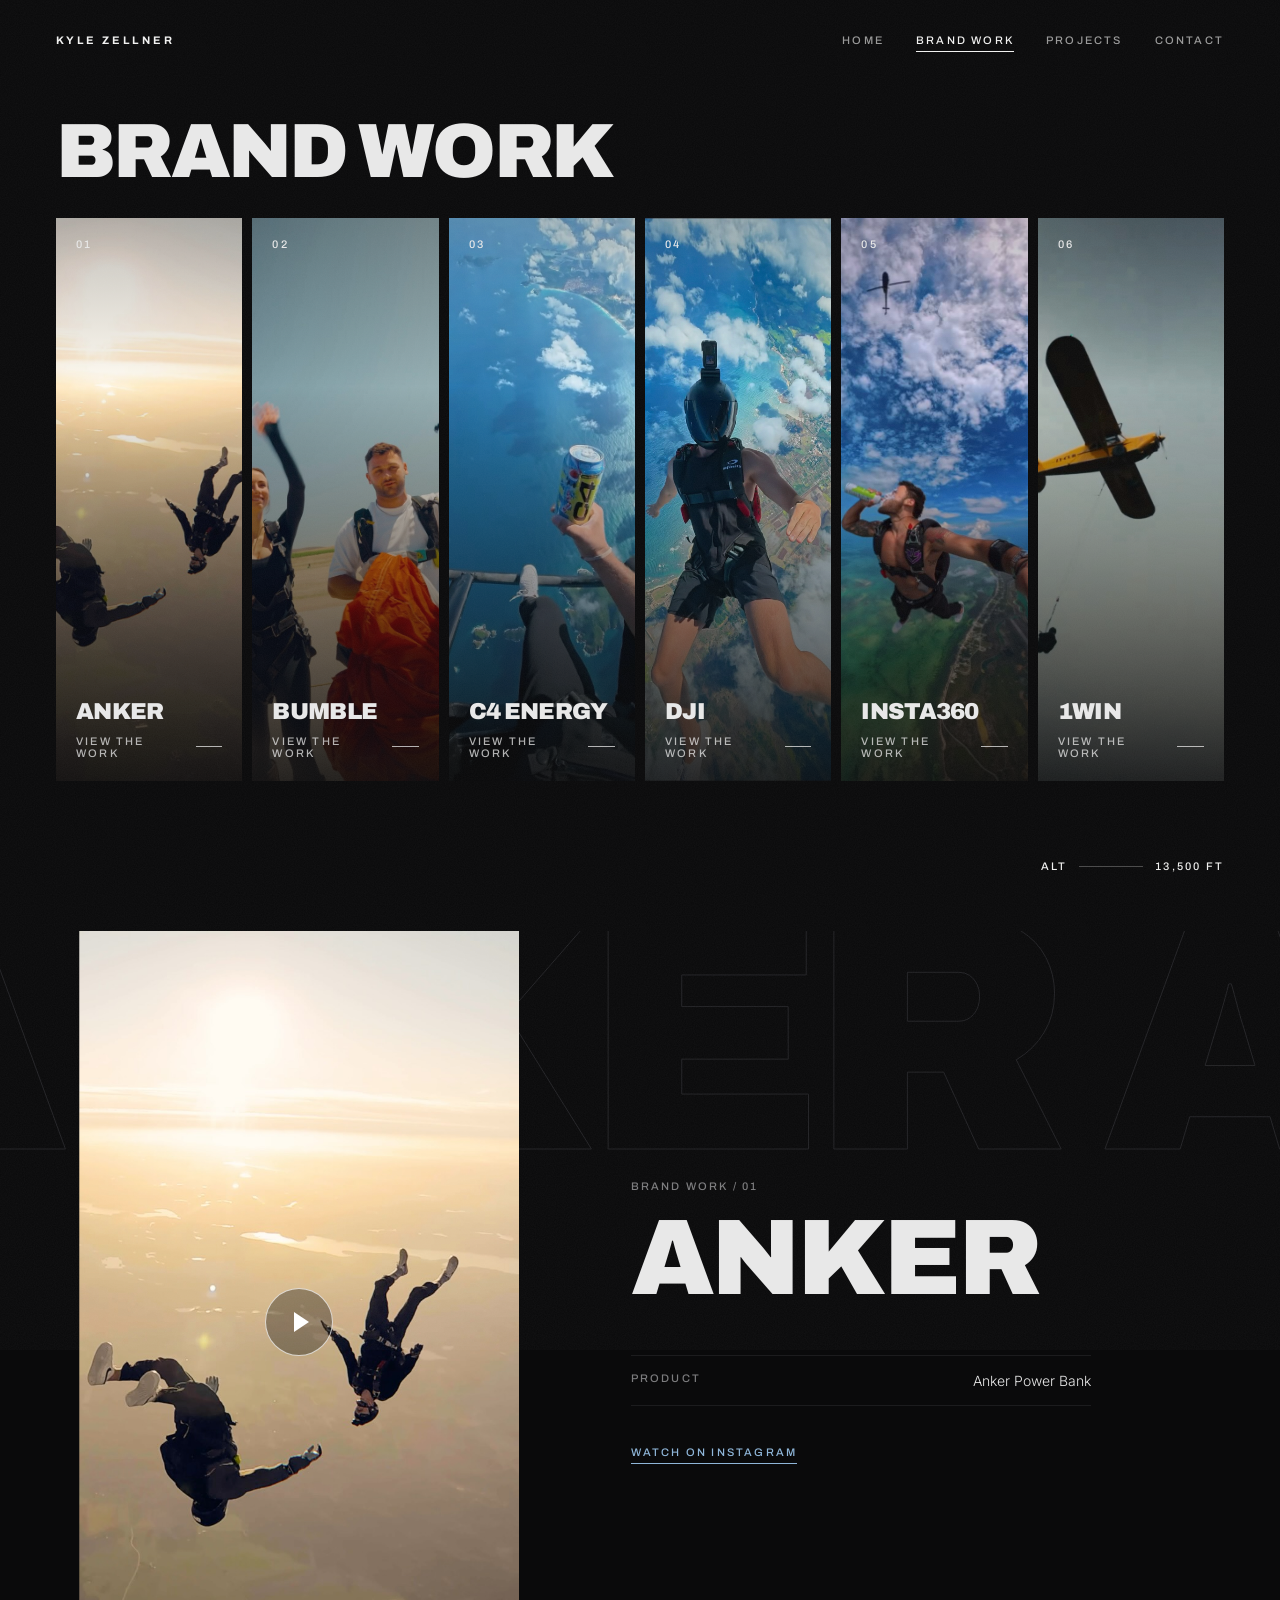
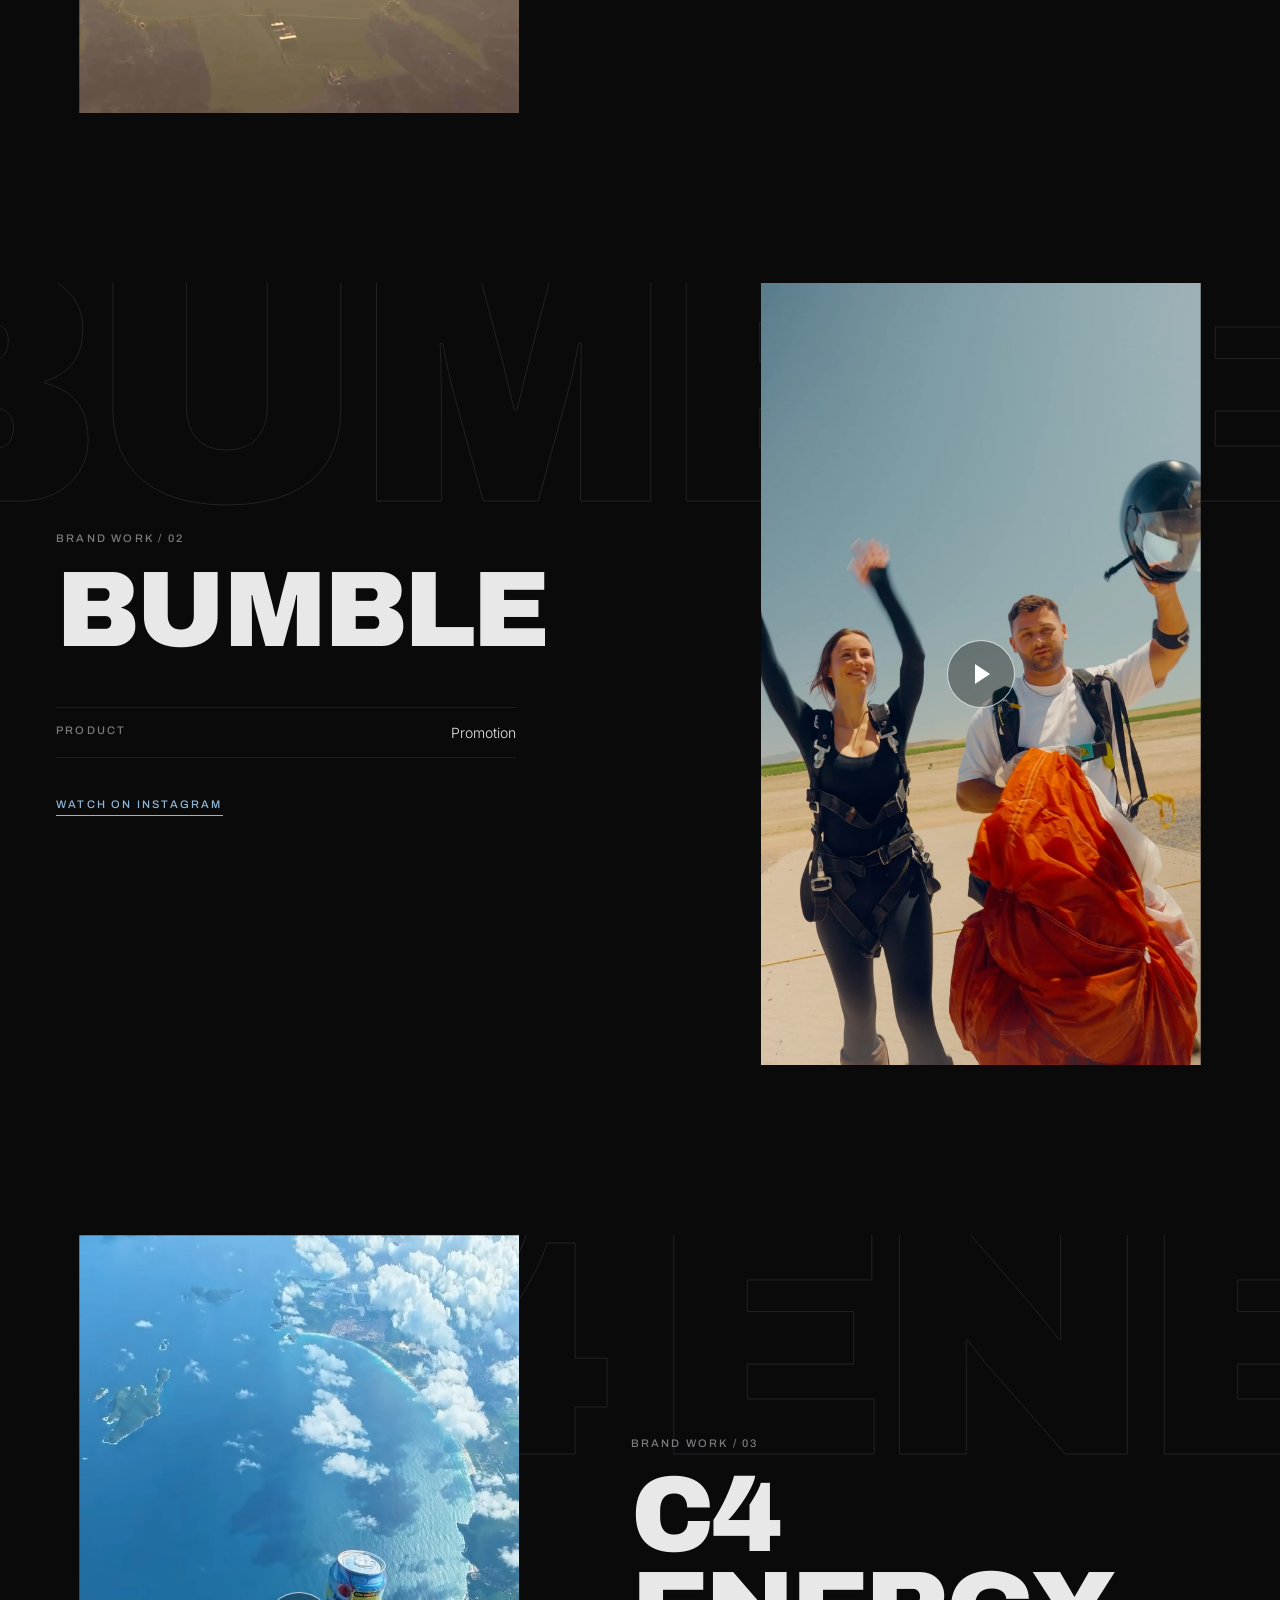
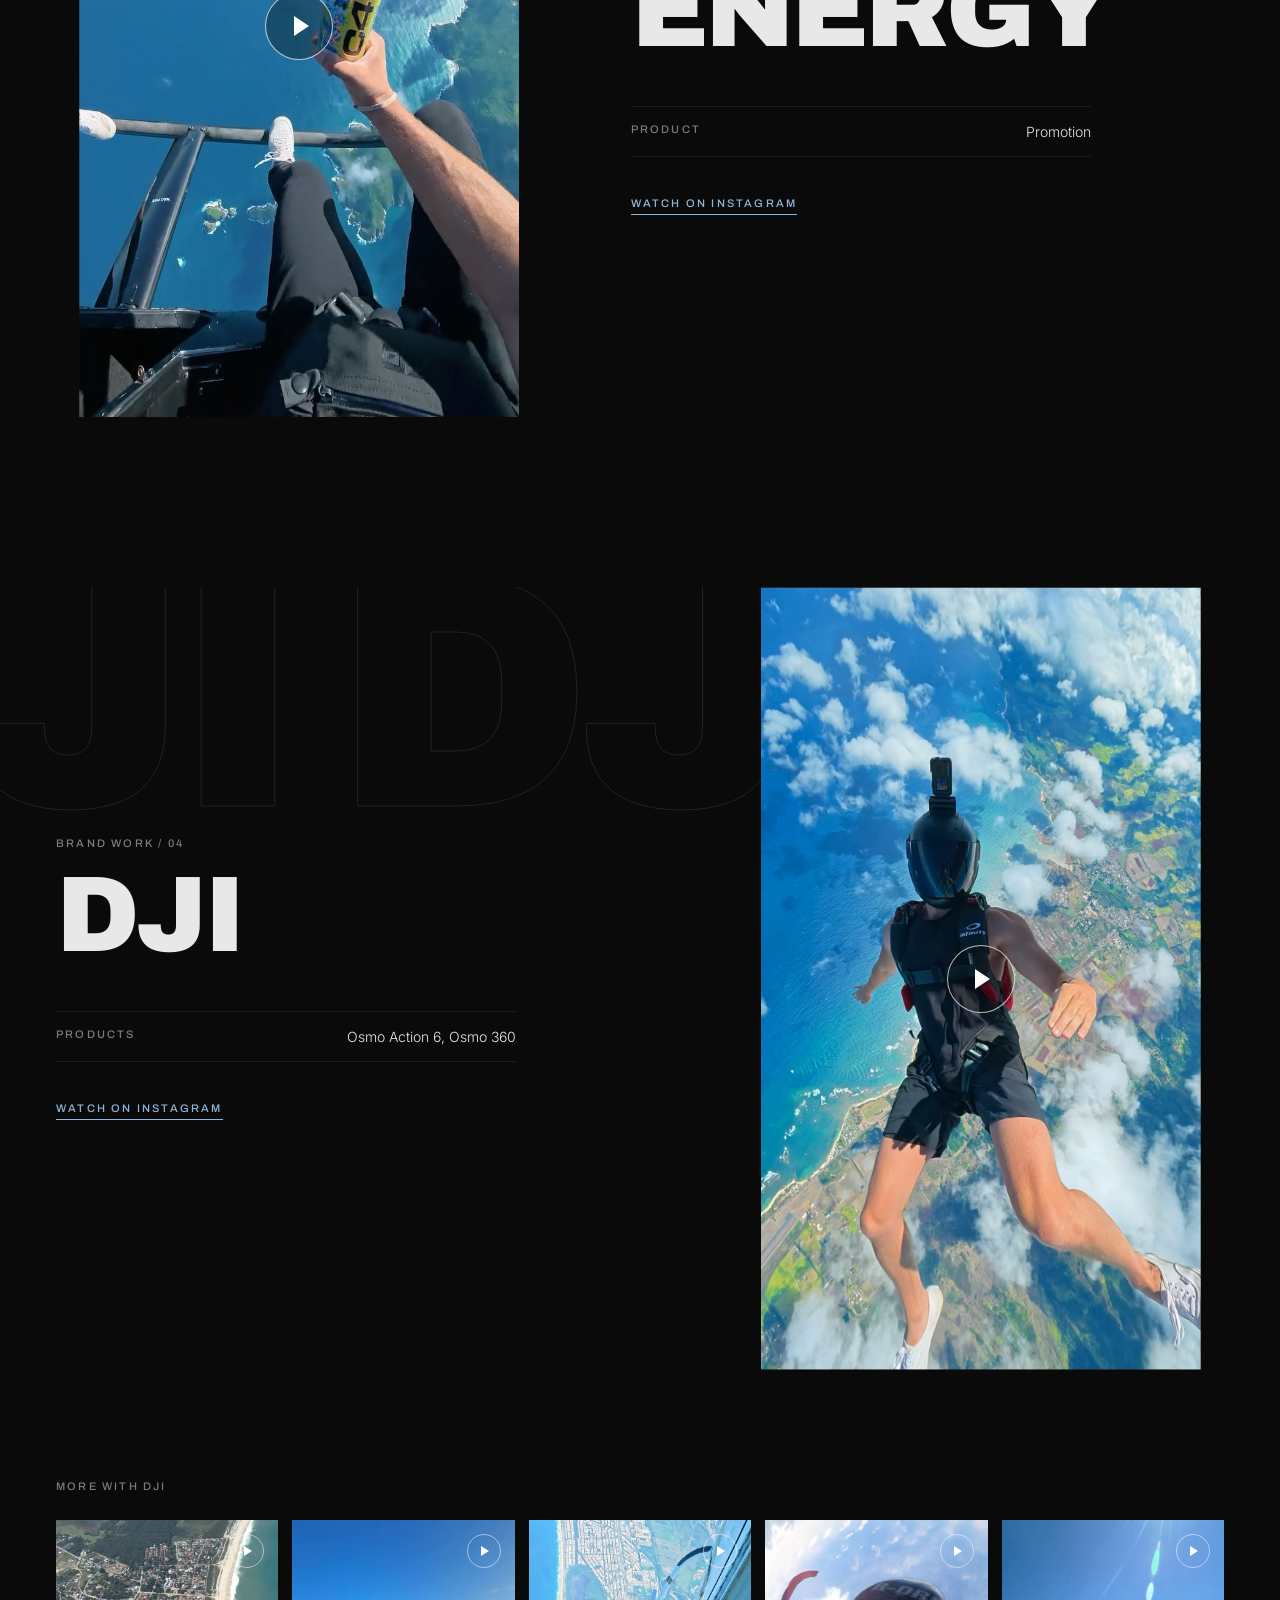
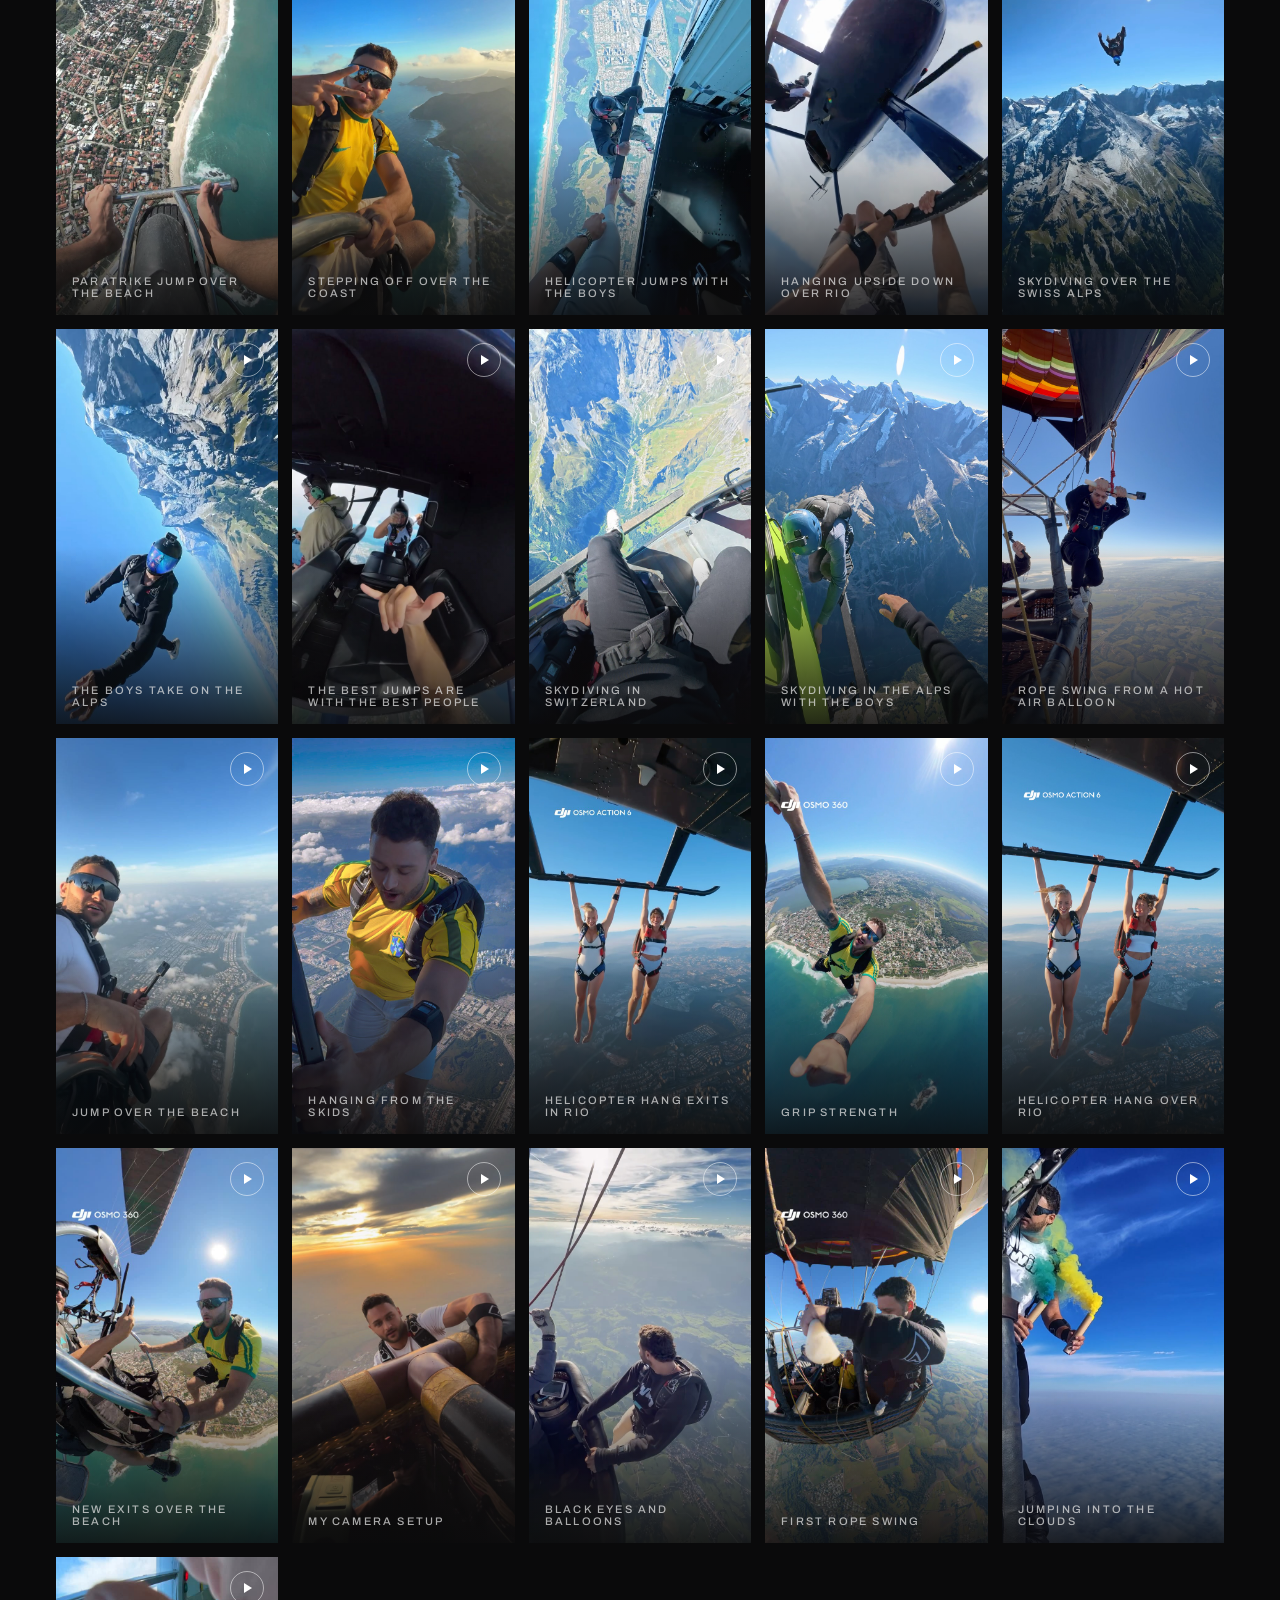
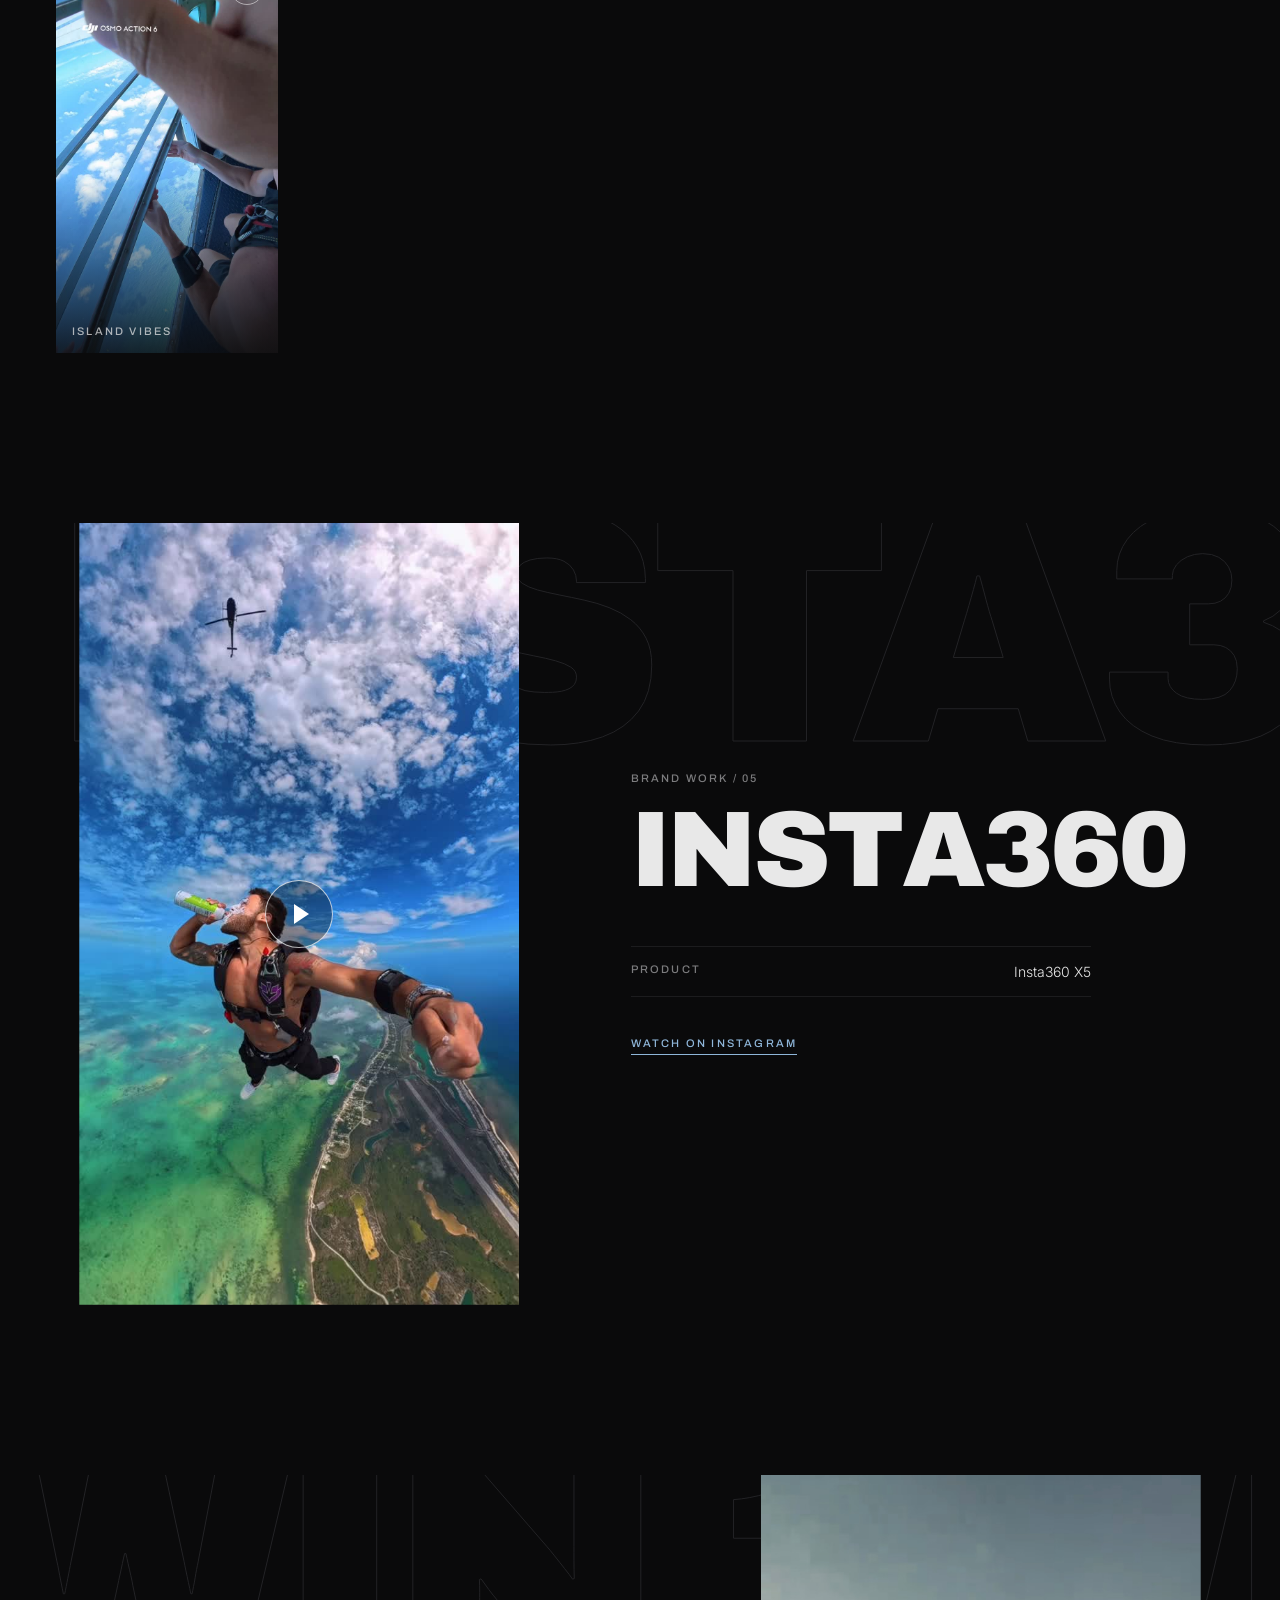
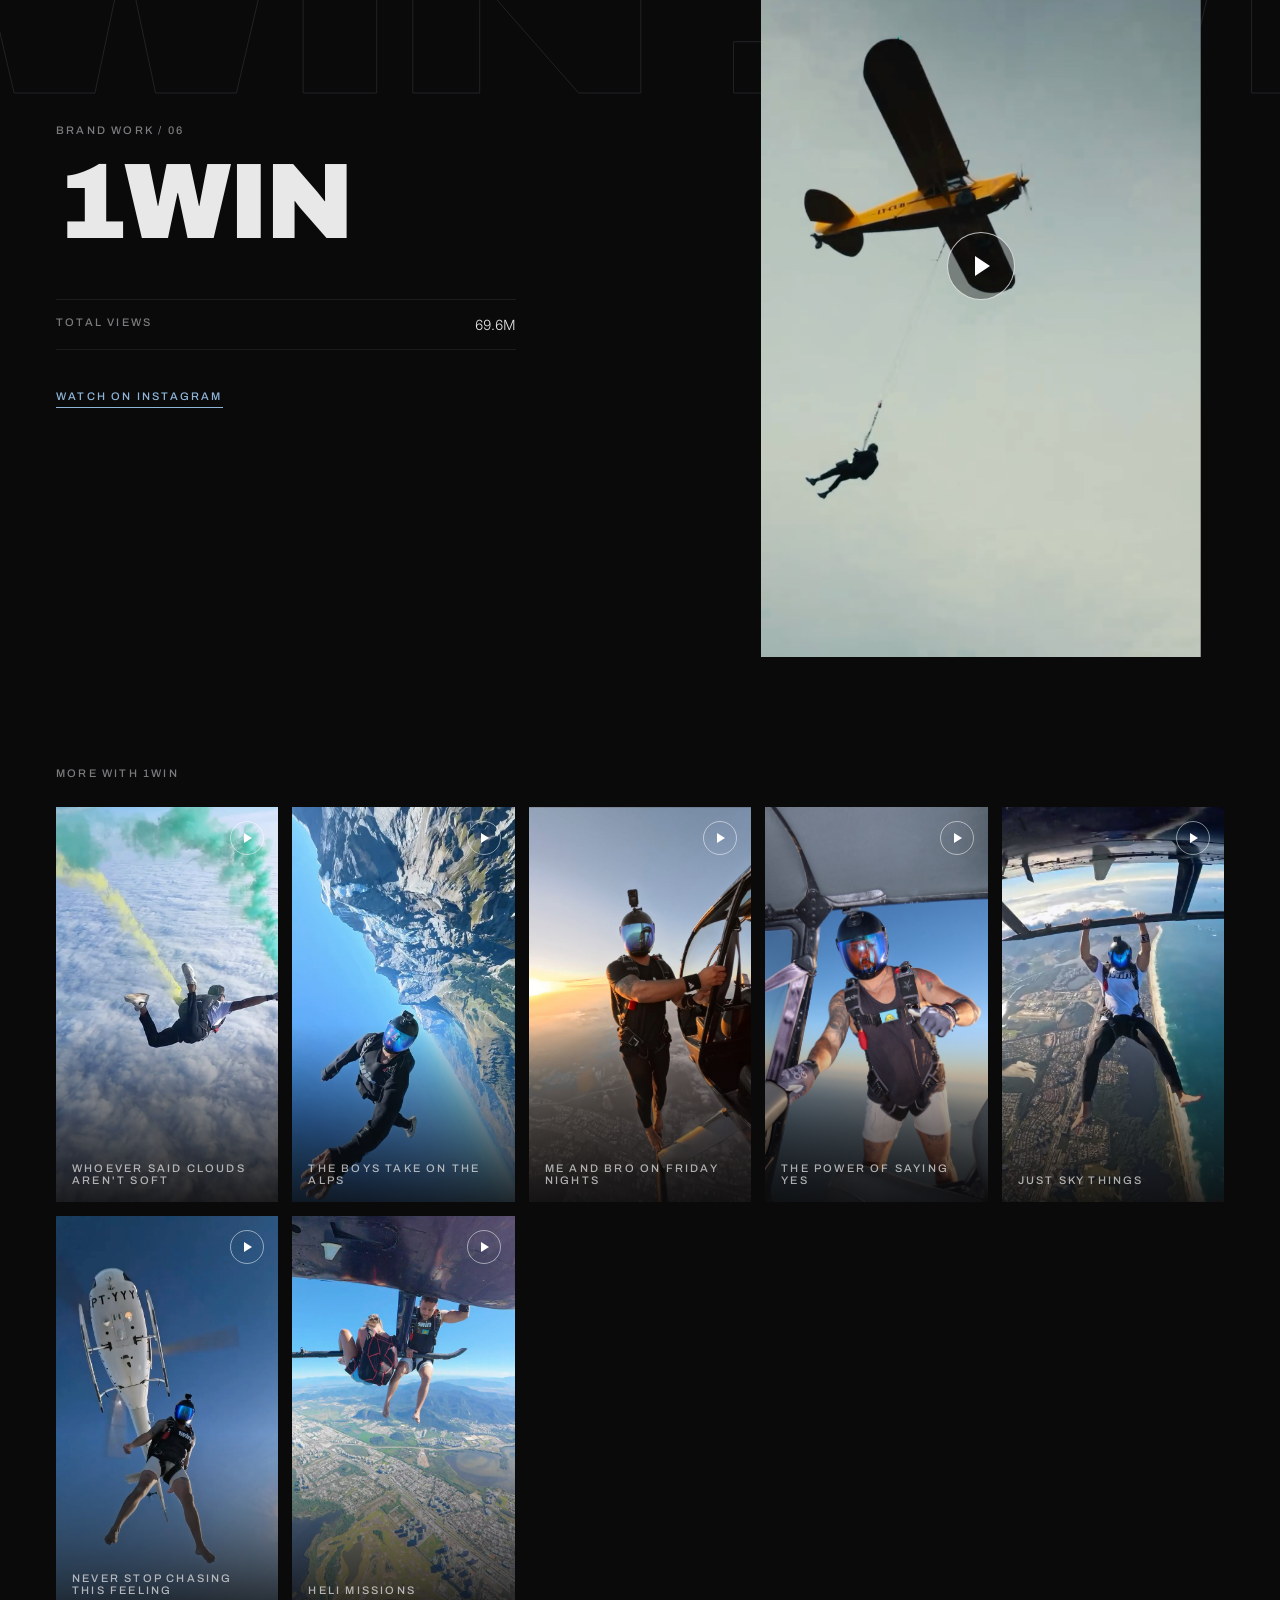
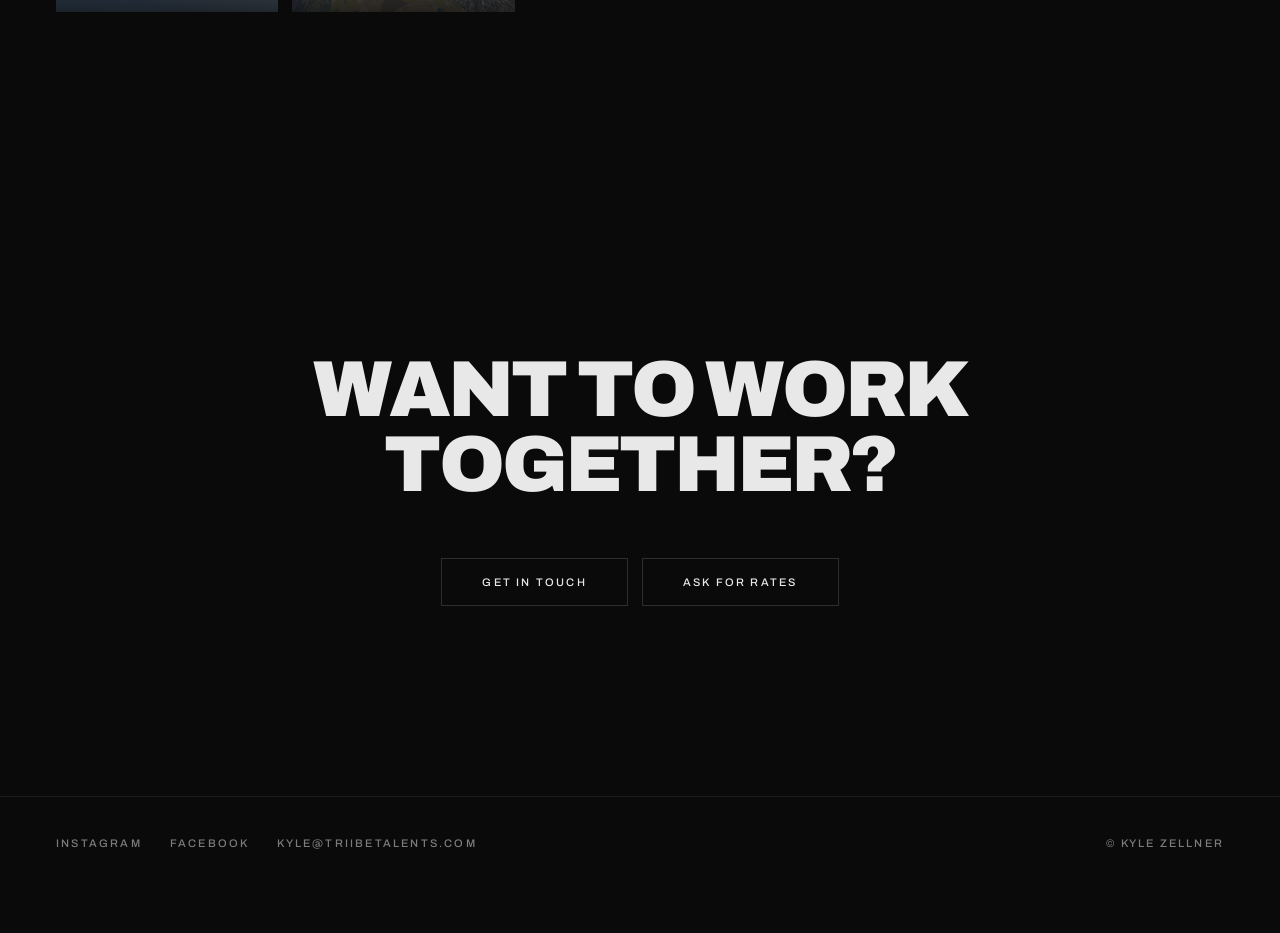
==== commit 62972f03: "Update site: header, numbers block removed, DJI cover Co-Authored-By: Claude Fable 5.2 <noreply@anth" ====
--- a/brand-work.html
+++ b/brand-work.html
@@ -8,7 +8,7 @@
 <meta name="twitter:card" content="summary_large_image"><meta name="theme-color" content="#0A0A0B">
 <link rel="preconnect" href="https://fonts.googleapis.com"><link rel="preconnect" href="https://fonts.gstatic.com" crossorigin>
 <link rel="stylesheet" href="https://fonts.googleapis.com/css2?family=Archivo:wght@400;500;700;900&family=Inter:wght@300;400&display=swap">
-<link rel="stylesheet" href="assets/site.css?v=1795554447">
+<link rel="stylesheet" href="assets/site.css?v=1795555905">
 <script>document.documentElement.className='js';addEventListener('DOMContentLoaded',function(){requestAnimationFrame(function(){requestAnimationFrame(function(){document.documentElement.classList.add('ready')})})});</script>
 </head><body>
 <div class="curtain" aria-hidden="true"></div><div class="progress" aria-hidden="true"></div>
@@ -63,17 +63,17 @@
 </section><section class="case flip" id="dji" data-drift-host>
   <div class="ghost" aria-hidden="true" data-drift-x="14">DJI DJI</div>
   <div class="wrap"><div class="grid">
-    <button class="film" type="button" data-lb="media/dji.mp4" data-poster="media/dji.jpg" data-ig="https://www.instagram.com/reel/DbGT2AIMZqO/" aria-label="Play the DJI video">
+    <button class="film" type="button" data-lb="media/dji-view.mp4" data-poster="media/dji.jpg" data-ig="https://www.instagram.com/reel/DbrAndISFUz/" aria-label="Play the DJI video">
       <div class="vid v916"><img src="media/dji.jpg" alt="" loading="lazy" decoding="async"></div><span class="play" aria-hidden="true"></span></button>
     <div>
       <div class="label muted r">Brand work / 04</div>
       <h2 class="display split">DJI</h2>
       
       <dl class="r"><div><dt class="label">Products</dt><dd>Osmo Action 6, Osmo 360</dd></div></dl>
-      <a class="link label r" href="https://www.instagram.com/reel/DbGT2AIMZqO/" target="_blank" rel="noopener">Watch on Instagram</a>
+      <a class="link label r" href="https://www.instagram.com/reel/DbrAndISFUz/" target="_blank" rel="noopener">Watch on Instagram</a>
     </div>
   </div></div>
-  <div class="wrap case-more"><div class="label muted r">More with DJI</div><div class="grid-reels"><button class="reel" type="button" data-lb="media/dji-para.mp4" data-poster="media/dji-para.jpg" data-ig="https://www.instagram.com/reel/Dcn9Oito8ME/" aria-label="Play: Paratrike jump over the beach"><div class="vid v916"><img src="media/dji-para.jpg" alt="" loading="lazy" decoding="async"></div><span class="play" aria-hidden="true"></span><div class="cap"><div class="label what">Paratrike jump over the beach</div></div></button><button class="reel" type="button" data-lb="media/dji-new.mp4" data-poster="media/dji-new.jpg" data-ig="https://www.instagram.com/reel/DZ2kFMeM5Ea/" aria-label="Play: Stepping off over the coast"><div class="vid v916"><img src="media/dji-new.jpg" alt="" loading="lazy" decoding="async"></div><span class="play" aria-hidden="true"></span><div class="cap"><div class="label what">Stepping off over the coast</div></div></button><button class="reel" type="button" data-lb="media/dji-boys.mp4" data-poster="media/dji-boys.jpg" data-ig="https://www.instagram.com/reel/DcVaWwGo98o/" aria-label="Play: Helicopter jumps with the boys"><div class="vid v916"><img src="media/dji-boys.jpg" alt="" loading="lazy" decoding="async"></div><span class="play" aria-hidden="true"></span><div class="cap"><div class="label what">Helicopter jumps with the boys</div></div></button><a class="reel" href="https://www.instagram.com/reel/DZmtbkiM8lg/" target="_blank" rel="noopener" aria-label="Hanging upside down over Rio. Opens Instagram"><div class="vid v916"><img src="media/dji-rio.jpg" alt="" loading="lazy" decoding="async"></div><span class="play" aria-hidden="true"></span><div class="cap"><div class="label what">Hanging upside down over Rio</div></div></a><button class="reel" type="button" data-lb="media/alps.mp4" data-poster="media/alps.jpg" data-ig="https://www.instagram.com/reel/Dc5vzTCoxxG/" aria-label="Play: Skydiving over the Swiss Alps"><div class="vid v916"><img src="media/alps.jpg" alt="" loading="lazy" decoding="async"></div><span class="play" aria-hidden="true"></span><div class="cap"><div class="label what">Skydiving over the Swiss Alps</div></div></button><a class="reel" href="https://www.instagram.com/reel/Dc9Zd94yLOr/" target="_blank" rel="noopener" aria-label="The boys take on the Alps. Opens Instagram"><div class="vid v916"><img src="media/dji-alpsboys.jpg" alt="" loading="lazy" decoding="async"></div><span class="play" aria-hidden="true"></span><div class="cap"><div class="label what">The boys take on the Alps</div></div></a><a class="reel" href="https://www.instagram.com/reel/DdbbyWWou-u/" target="_blank" rel="noopener" aria-label="The best jumps are with the best people. Opens Instagram"><div class="vid v916"><img src="media/dji-best.jpg" alt="" loading="lazy" decoding="async"></div><span class="play" aria-hidden="true"></span><div class="cap"><div class="label what">The best jumps are with the best people</div></div></a><a class="reel" href="https://www.instagram.com/reel/Dc52eWtovFw/" target="_blank" rel="noopener" aria-label="Skydiving in Switzerland. Opens Instagram"><div class="vid v916"><img src="media/dji-swiss.jpg" alt="" loading="lazy" decoding="async"></div><span class="play" aria-hidden="true"></span><div class="cap"><div class="label what">Skydiving in Switzerland</div></div></a><button class="reel" type="button" data-lb="media/dji-alps2.mp4" data-poster="media/dji-alps2.jpg" data-ig="https://www.instagram.com/reel/Dc5qLIVIqiL/" aria-label="Play: Skydiving in the Alps with the boys"><div class="vid v916"><img src="media/dji-alps2.jpg" alt="" loading="lazy" decoding="async"></div><span class="play" aria-hidden="true"></span><div class="cap"><div class="label what">Skydiving in the Alps with the boys</div></div></button><button class="reel" type="button" data-lb="media/dji-swing.mp4" data-poster="media/dji-swing.jpg" data-ig="https://www.instagram.com/reel/DbG8BtWBWip/" aria-label="Play: Rope swing from a hot air balloon"><div class="vid v916"><img src="media/dji-swing.jpg" alt="" loading="lazy" decoding="async"></div><span class="play" aria-hidden="true"></span><div class="cap"><div class="label what">Rope swing from a hot air balloon</div></div></button><button class="reel" type="button" data-lb="media/dji-beach.mp4" data-poster="media/dji-beach.jpg" data-ig="https://www.instagram.com/reel/DdM_2CchTg7/" aria-label="Play: Jump over the beach"><div class="vid v916"><img src="media/dji-beach.jpg" alt="" loading="lazy" decoding="async"></div><span class="play" aria-hidden="true"></span><div class="cap"><div class="label what">Jump over the beach</div></div></button><a class="reel" href="https://www.instagram.com/reel/DdlIO7IIlce/" target="_blank" rel="noopener" aria-label="Hanging from the skids. Opens Instagram"><div class="vid v916"><img src="media/dji-skids.jpg" alt="" loading="lazy" decoding="async"></div><span class="play" aria-hidden="true"></span><div class="cap"><div class="label what">Hanging from the skids</div></div></a><button class="reel" type="button" data-lb="media/dji-view.mp4" data-poster="media/dji-view.jpg" data-ig="https://www.instagram.com/reel/DbrAndISFUz/" aria-label="Play: Freefall above the clouds"><div class="vid v916"><img src="media/dji-view.jpg" alt="" loading="lazy" decoding="async"></div><span class="play" aria-hidden="true"></span><div class="cap"><div class="label what">Freefall above the clouds</div></div></button><a class="reel" href="https://www.instagram.com/reel/DaJRma6BQHz/" target="_blank" rel="noopener" aria-label="Grip strength. Opens Instagram"><div class="vid v916"><img src="media/dji-grip.jpg" alt="" loading="lazy" decoding="async"></div><span class="play" aria-hidden="true"></span><div class="cap"><div class="label what">Grip strength</div></div></a><a class="reel" href="https://www.instagram.com/reel/DbLsumjM6Av/" target="_blank" rel="noopener" aria-label="Helicopter hang over Rio. Opens Instagram"><div class="vid v916"><img src="media/dji-hang2.jpg" alt="" loading="lazy" decoding="async"></div><span class="play" aria-hidden="true"></span><div class="cap"><div class="label what">Helicopter hang over Rio</div></div></a><button class="reel" type="button" data-lb="media/dji-exits.mp4" data-poster="media/dji-exits.jpg" data-ig="https://www.instagram.com/reel/DaKi7p1s8Mf/" aria-label="Play: New exits over the beach"><div class="vid v916"><img src="media/dji-exits.jpg" alt="" loading="lazy" decoding="async"></div><span class="play" aria-hidden="true"></span><div class="cap"><div class="label what">New exits over the beach</div></div></button><a class="reel" href="https://www.instagram.com/reel/DctNHRTIW9R/" target="_blank" rel="noopener" aria-label="My camera setup. Opens Instagram"><div class="vid v916"><img src="media/dji-setup.jpg" alt="" loading="lazy" decoding="async"></div><span class="play" aria-hidden="true"></span><div class="cap"><div class="label what">My camera setup</div></div></a><button class="reel" type="button" data-lb="media/dji-balloon.mp4" data-poster="media/dji-balloon.jpg" data-ig="https://www.instagram.com/reel/Dc04M3bMytC/" aria-label="Play: Black eyes and balloons"><div class="vid v916"><img src="media/dji-balloon.jpg" alt="" loading="lazy" decoding="async"></div><span class="play" aria-hidden="true"></span><div class="cap"><div class="label what">Black eyes and balloons</div></div></button><button class="reel" type="button" data-lb="media/dji-rope.mp4" data-poster="media/dji-rope.jpg" data-ig="https://www.instagram.com/reel/DbDM5DDsOBW/" aria-label="Play: First rope swing"><div class="vid v916"><img src="media/dji-rope.jpg" alt="" loading="lazy" decoding="async"></div><span class="play" aria-hidden="true"></span><div class="cap"><div class="label what">First rope swing</div></div></button><a class="reel" href="https://www.instagram.com/reel/DdE5yUaMFTg/" target="_blank" rel="noopener" aria-label="Jumping into the clouds. Opens Instagram"><div class="vid v916"><img src="media/dji-clouds.jpg" alt="" loading="lazy" decoding="async"></div><span class="play" aria-hidden="true"></span><div class="cap"><div class="label what">Jumping into the clouds</div></div></a><a class="reel" href="https://www.instagram.com/reel/DbrAj8oyWbT/" target="_blank" rel="noopener" aria-label="Island vibes. Opens Instagram"><div class="vid v916"><img src="media/dji-island.jpg" alt="" loading="lazy" decoding="async"></div><span class="play" aria-hidden="true"></span><div class="cap"><div class="label what">Island vibes</div></div></a></div></div>
+  <div class="wrap case-more"><div class="label muted r">More with DJI</div><div class="grid-reels"><button class="reel" type="button" data-lb="media/dji-para.mp4" data-poster="media/dji-para.jpg" data-ig="https://www.instagram.com/reel/Dcn9Oito8ME/" aria-label="Play: Paratrike jump over the beach"><div class="vid v916"><img src="media/dji-para.jpg" alt="" loading="lazy" decoding="async"></div><span class="play" aria-hidden="true"></span><div class="cap"><div class="label what">Paratrike jump over the beach</div></div></button><button class="reel" type="button" data-lb="media/dji-new.mp4" data-poster="media/dji-new.jpg" data-ig="https://www.instagram.com/reel/DZ2kFMeM5Ea/" aria-label="Play: Stepping off over the coast"><div class="vid v916"><img src="media/dji-new.jpg" alt="" loading="lazy" decoding="async"></div><span class="play" aria-hidden="true"></span><div class="cap"><div class="label what">Stepping off over the coast</div></div></button><button class="reel" type="button" data-lb="media/dji-boys.mp4" data-poster="media/dji-boys.jpg" data-ig="https://www.instagram.com/reel/DcVaWwGo98o/" aria-label="Play: Helicopter jumps with the boys"><div class="vid v916"><img src="media/dji-boys.jpg" alt="" loading="lazy" decoding="async"></div><span class="play" aria-hidden="true"></span><div class="cap"><div class="label what">Helicopter jumps with the boys</div></div></button><a class="reel" href="https://www.instagram.com/reel/DZmtbkiM8lg/" target="_blank" rel="noopener" aria-label="Hanging upside down over Rio. Opens Instagram"><div class="vid v916"><img src="media/dji-rio.jpg" alt="" loading="lazy" decoding="async"></div><span class="play" aria-hidden="true"></span><div class="cap"><div class="label what">Hanging upside down over Rio</div></div></a><button class="reel" type="button" data-lb="media/alps.mp4" data-poster="media/alps.jpg" data-ig="https://www.instagram.com/reel/Dc5vzTCoxxG/" aria-label="Play: Skydiving over the Swiss Alps"><div class="vid v916"><img src="media/alps.jpg" alt="" loading="lazy" decoding="async"></div><span class="play" aria-hidden="true"></span><div class="cap"><div class="label what">Skydiving over the Swiss Alps</div></div></button><a class="reel" href="https://www.instagram.com/reel/Dc9Zd94yLOr/" target="_blank" rel="noopener" aria-label="The boys take on the Alps. Opens Instagram"><div class="vid v916"><img src="media/dji-alpsboys.jpg" alt="" loading="lazy" decoding="async"></div><span class="play" aria-hidden="true"></span><div class="cap"><div class="label what">The boys take on the Alps</div></div></a><a class="reel" href="https://www.instagram.com/reel/DdbbyWWou-u/" target="_blank" rel="noopener" aria-label="The best jumps are with the best people. Opens Instagram"><div class="vid v916"><img src="media/dji-best.jpg" alt="" loading="lazy" decoding="async"></div><span class="play" aria-hidden="true"></span><div class="cap"><div class="label what">The best jumps are with the best people</div></div></a><a class="reel" href="https://www.instagram.com/reel/Dc52eWtovFw/" target="_blank" rel="noopener" aria-label="Skydiving in Switzerland. Opens Instagram"><div class="vid v916"><img src="media/dji-swiss.jpg" alt="" loading="lazy" decoding="async"></div><span class="play" aria-hidden="true"></span><div class="cap"><div class="label what">Skydiving in Switzerland</div></div></a><button class="reel" type="button" data-lb="media/dji-alps2.mp4" data-poster="media/dji-alps2.jpg" data-ig="https://www.instagram.com/reel/Dc5qLIVIqiL/" aria-label="Play: Skydiving in the Alps with the boys"><div class="vid v916"><img src="media/dji-alps2.jpg" alt="" loading="lazy" decoding="async"></div><span class="play" aria-hidden="true"></span><div class="cap"><div class="label what">Skydiving in the Alps with the boys</div></div></button><button class="reel" type="button" data-lb="media/dji-swing.mp4" data-poster="media/dji-swing.jpg" data-ig="https://www.instagram.com/reel/DbG8BtWBWip/" aria-label="Play: Rope swing from a hot air balloon"><div class="vid v916"><img src="media/dji-swing.jpg" alt="" loading="lazy" decoding="async"></div><span class="play" aria-hidden="true"></span><div class="cap"><div class="label what">Rope swing from a hot air balloon</div></div></button><button class="reel" type="button" data-lb="media/dji-beach.mp4" data-poster="media/dji-beach.jpg" data-ig="https://www.instagram.com/reel/DdM_2CchTg7/" aria-label="Play: Jump over the beach"><div class="vid v916"><img src="media/dji-beach.jpg" alt="" loading="lazy" decoding="async"></div><span class="play" aria-hidden="true"></span><div class="cap"><div class="label what">Jump over the beach</div></div></button><a class="reel" href="https://www.instagram.com/reel/DdlIO7IIlce/" target="_blank" rel="noopener" aria-label="Hanging from the skids. Opens Instagram"><div class="vid v916"><img src="media/dji-skids.jpg" alt="" loading="lazy" decoding="async"></div><span class="play" aria-hidden="true"></span><div class="cap"><div class="label what">Hanging from the skids</div></div></a><button class="reel" type="button" data-lb="media/dji-heli.mp4" data-poster="media/dji-heli.jpg" data-ig="https://www.instagram.com/reel/DbGT2AIMZqO/" aria-label="Play: Helicopter hang exits in Rio"><div class="vid v916"><img src="media/dji-heli.jpg" alt="" loading="lazy" decoding="async"></div><span class="play" aria-hidden="true"></span><div class="cap"><div class="label what">Helicopter hang exits in Rio</div></div></button><a class="reel" href="https://www.instagram.com/reel/DaJRma6BQHz/" target="_blank" rel="noopener" aria-label="Grip strength. Opens Instagram"><div class="vid v916"><img src="media/dji-grip.jpg" alt="" loading="lazy" decoding="async"></div><span class="play" aria-hidden="true"></span><div class="cap"><div class="label what">Grip strength</div></div></a><a class="reel" href="https://www.instagram.com/reel/DbLsumjM6Av/" target="_blank" rel="noopener" aria-label="Helicopter hang over Rio. Opens Instagram"><div class="vid v916"><img src="media/dji-hang2.jpg" alt="" loading="lazy" decoding="async"></div><span class="play" aria-hidden="true"></span><div class="cap"><div class="label what">Helicopter hang over Rio</div></div></a><button class="reel" type="button" data-lb="media/dji-exits.mp4" data-poster="media/dji-exits.jpg" data-ig="https://www.instagram.com/reel/DaKi7p1s8Mf/" aria-label="Play: New exits over the beach"><div class="vid v916"><img src="media/dji-exits.jpg" alt="" loading="lazy" decoding="async"></div><span class="play" aria-hidden="true"></span><div class="cap"><div class="label what">New exits over the beach</div></div></button><a class="reel" href="https://www.instagram.com/reel/DctNHRTIW9R/" target="_blank" rel="noopener" aria-label="My camera setup. Opens Instagram"><div class="vid v916"><img src="media/dji-setup.jpg" alt="" loading="lazy" decoding="async"></div><span class="play" aria-hidden="true"></span><div class="cap"><div class="label what">My camera setup</div></div></a><button class="reel" type="button" data-lb="media/dji-balloon.mp4" data-poster="media/dji-balloon.jpg" data-ig="https://www.instagram.com/reel/Dc04M3bMytC/" aria-label="Play: Black eyes and balloons"><div class="vid v916"><img src="media/dji-balloon.jpg" alt="" loading="lazy" decoding="async"></div><span class="play" aria-hidden="true"></span><div class="cap"><div class="label what">Black eyes and balloons</div></div></button><button class="reel" type="button" data-lb="media/dji-rope.mp4" data-poster="media/dji-rope.jpg" data-ig="https://www.instagram.com/reel/DbDM5DDsOBW/" aria-label="Play: First rope swing"><div class="vid v916"><img src="media/dji-rope.jpg" alt="" loading="lazy" decoding="async"></div><span class="play" aria-hidden="true"></span><div class="cap"><div class="label what">First rope swing</div></div></button><a class="reel" href="https://www.instagram.com/reel/DdE5yUaMFTg/" target="_blank" rel="noopener" aria-label="Jumping into the clouds. Opens Instagram"><div class="vid v916"><img src="media/dji-clouds.jpg" alt="" loading="lazy" decoding="async"></div><span class="play" aria-hidden="true"></span><div class="cap"><div class="label what">Jumping into the clouds</div></div></a><a class="reel" href="https://www.instagram.com/reel/DbrAj8oyWbT/" target="_blank" rel="noopener" aria-label="Island vibes. Opens Instagram"><div class="vid v916"><img src="media/dji-island.jpg" alt="" loading="lazy" decoding="async"></div><span class="play" aria-hidden="true"></span><div class="cap"><div class="label what">Island vibes</div></div></a></div></div>
 </section><section class="case" id="insta360" data-drift-host>
   <div class="ghost" aria-hidden="true" data-drift-x="-14">Insta360 Insta360</div>
   <div class="wrap"><div class="grid">
@@ -118,5 +118,5 @@
   <div class="ig label"><a href="https://www.instagram.com/kyle.zellner/" target="_blank" rel="noopener">Watch on Instagram</a></div>
 </div>
 <script src="assets/vendor/gsap.min.js"></script><script src="assets/vendor/ScrollTrigger.min.js"></script>
-<script src="assets/site.js?v=1795554447"></script>
+<script src="assets/site.js?v=1795555905"></script>
 </body></html>
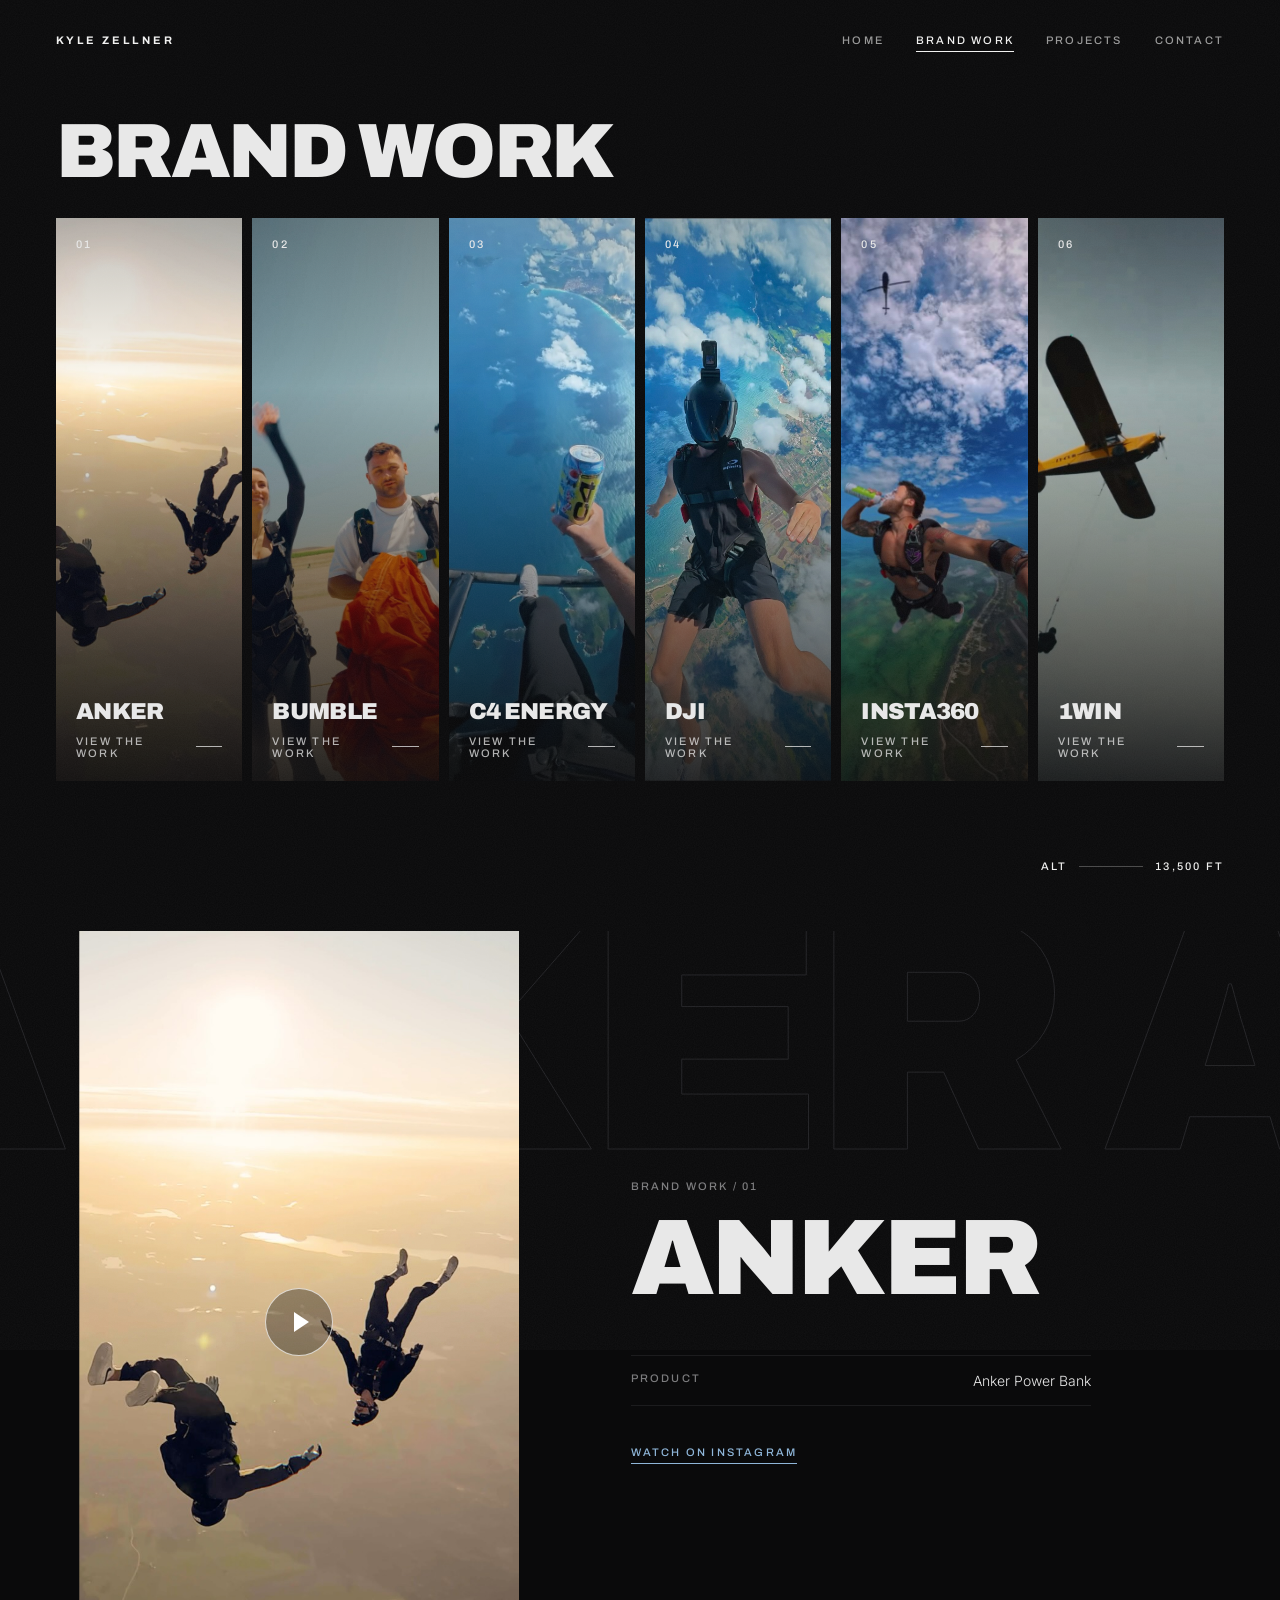
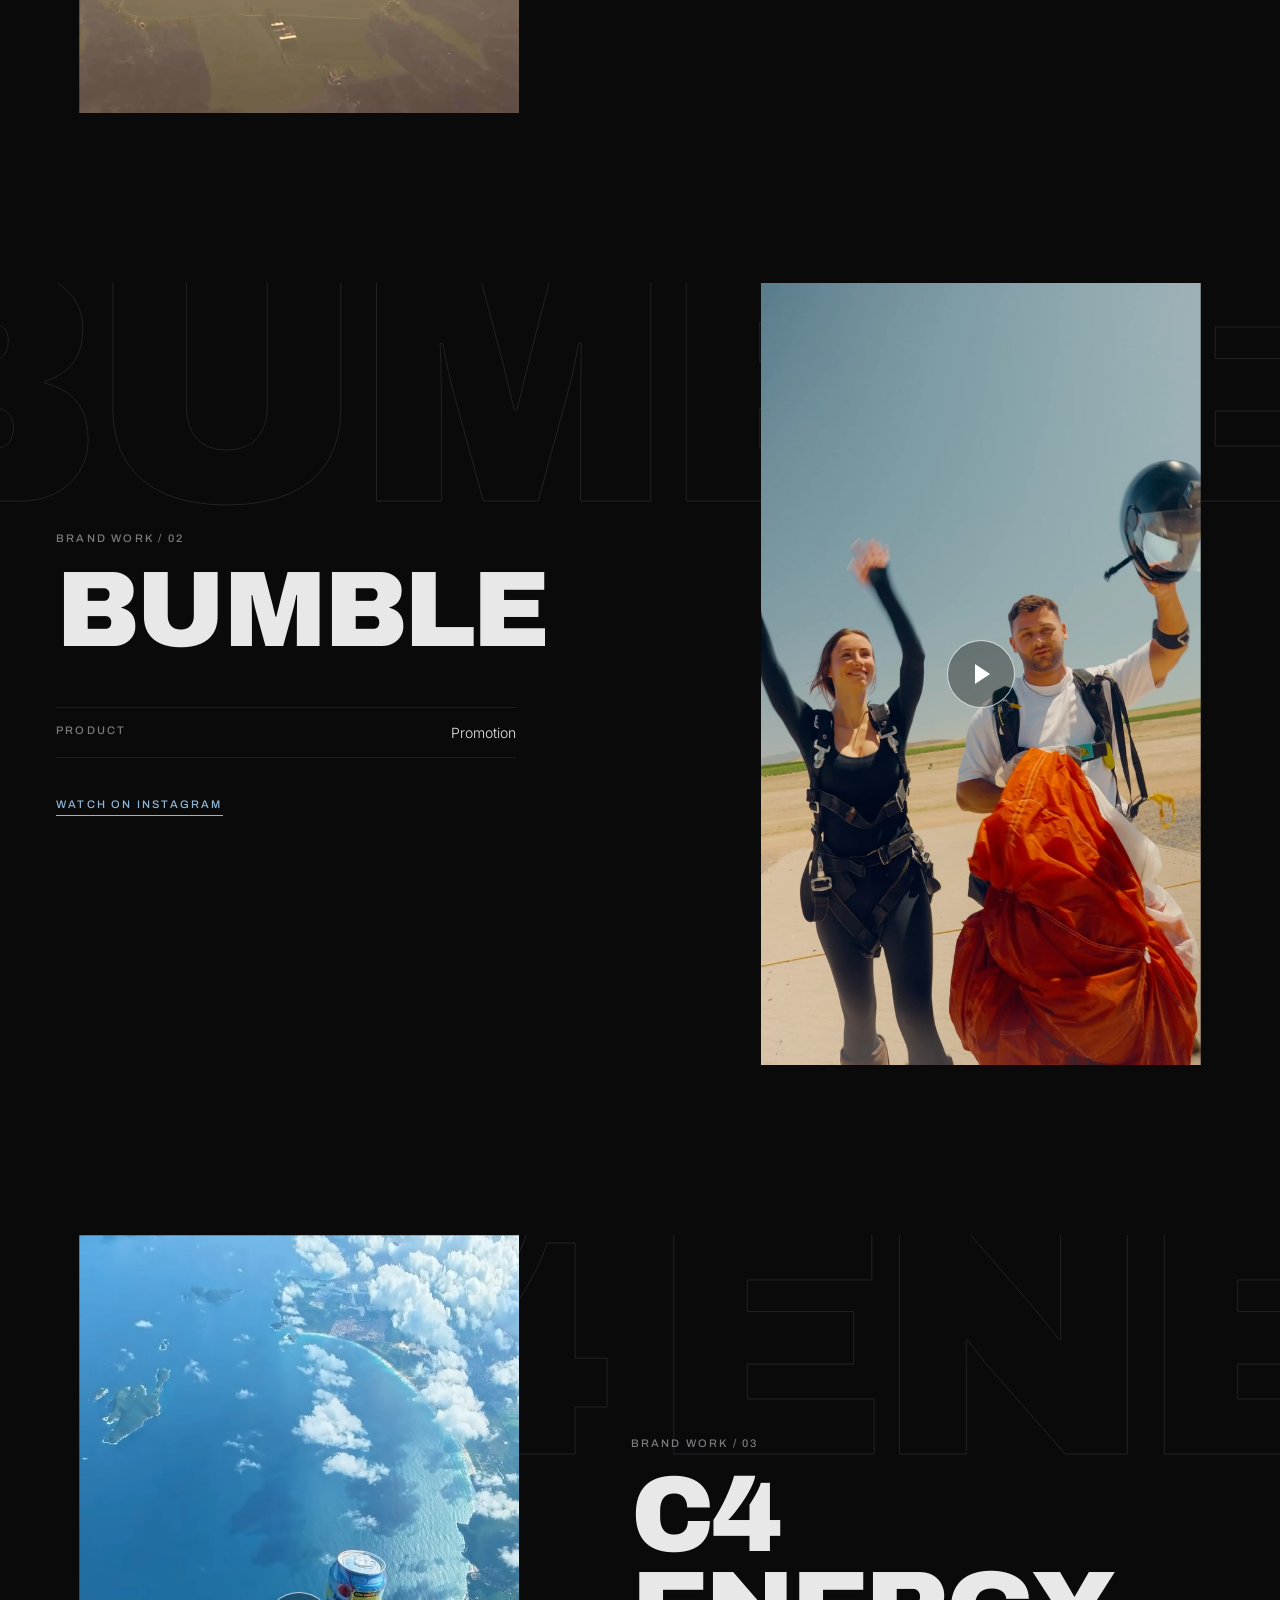
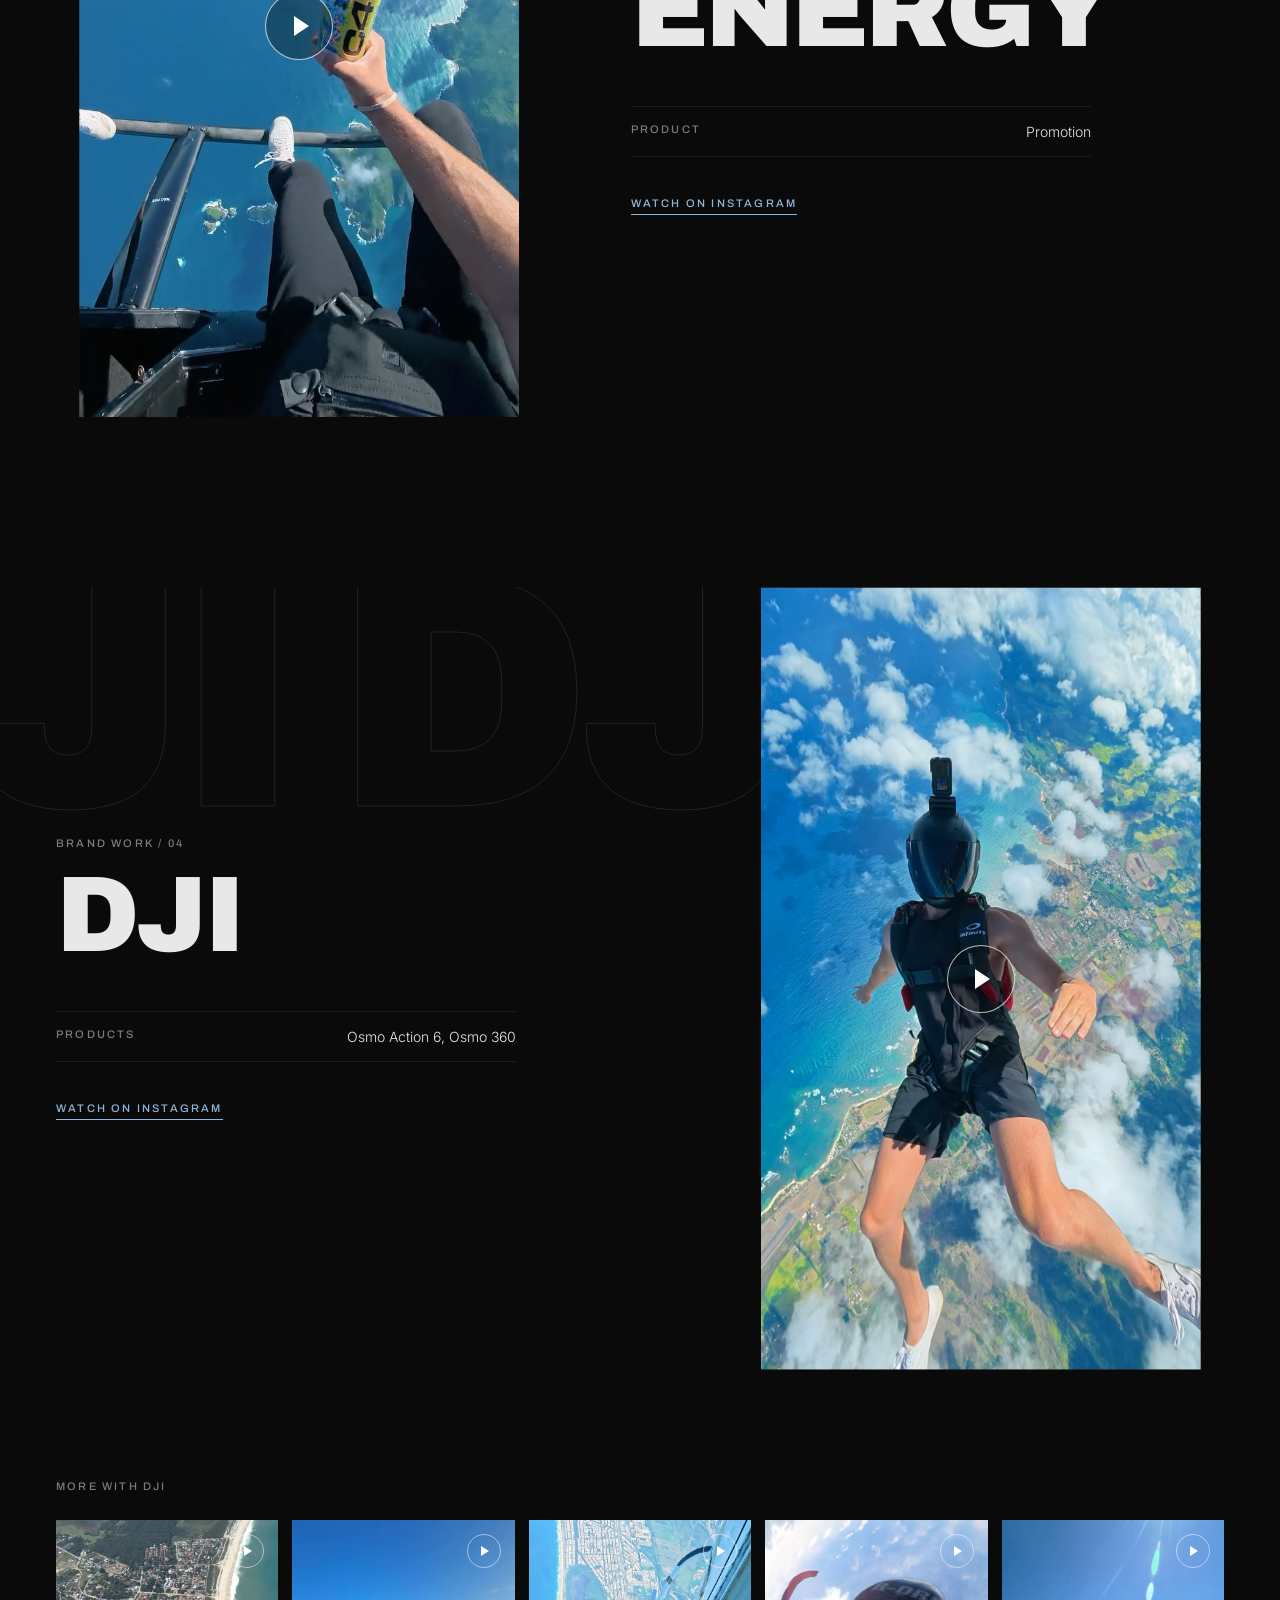
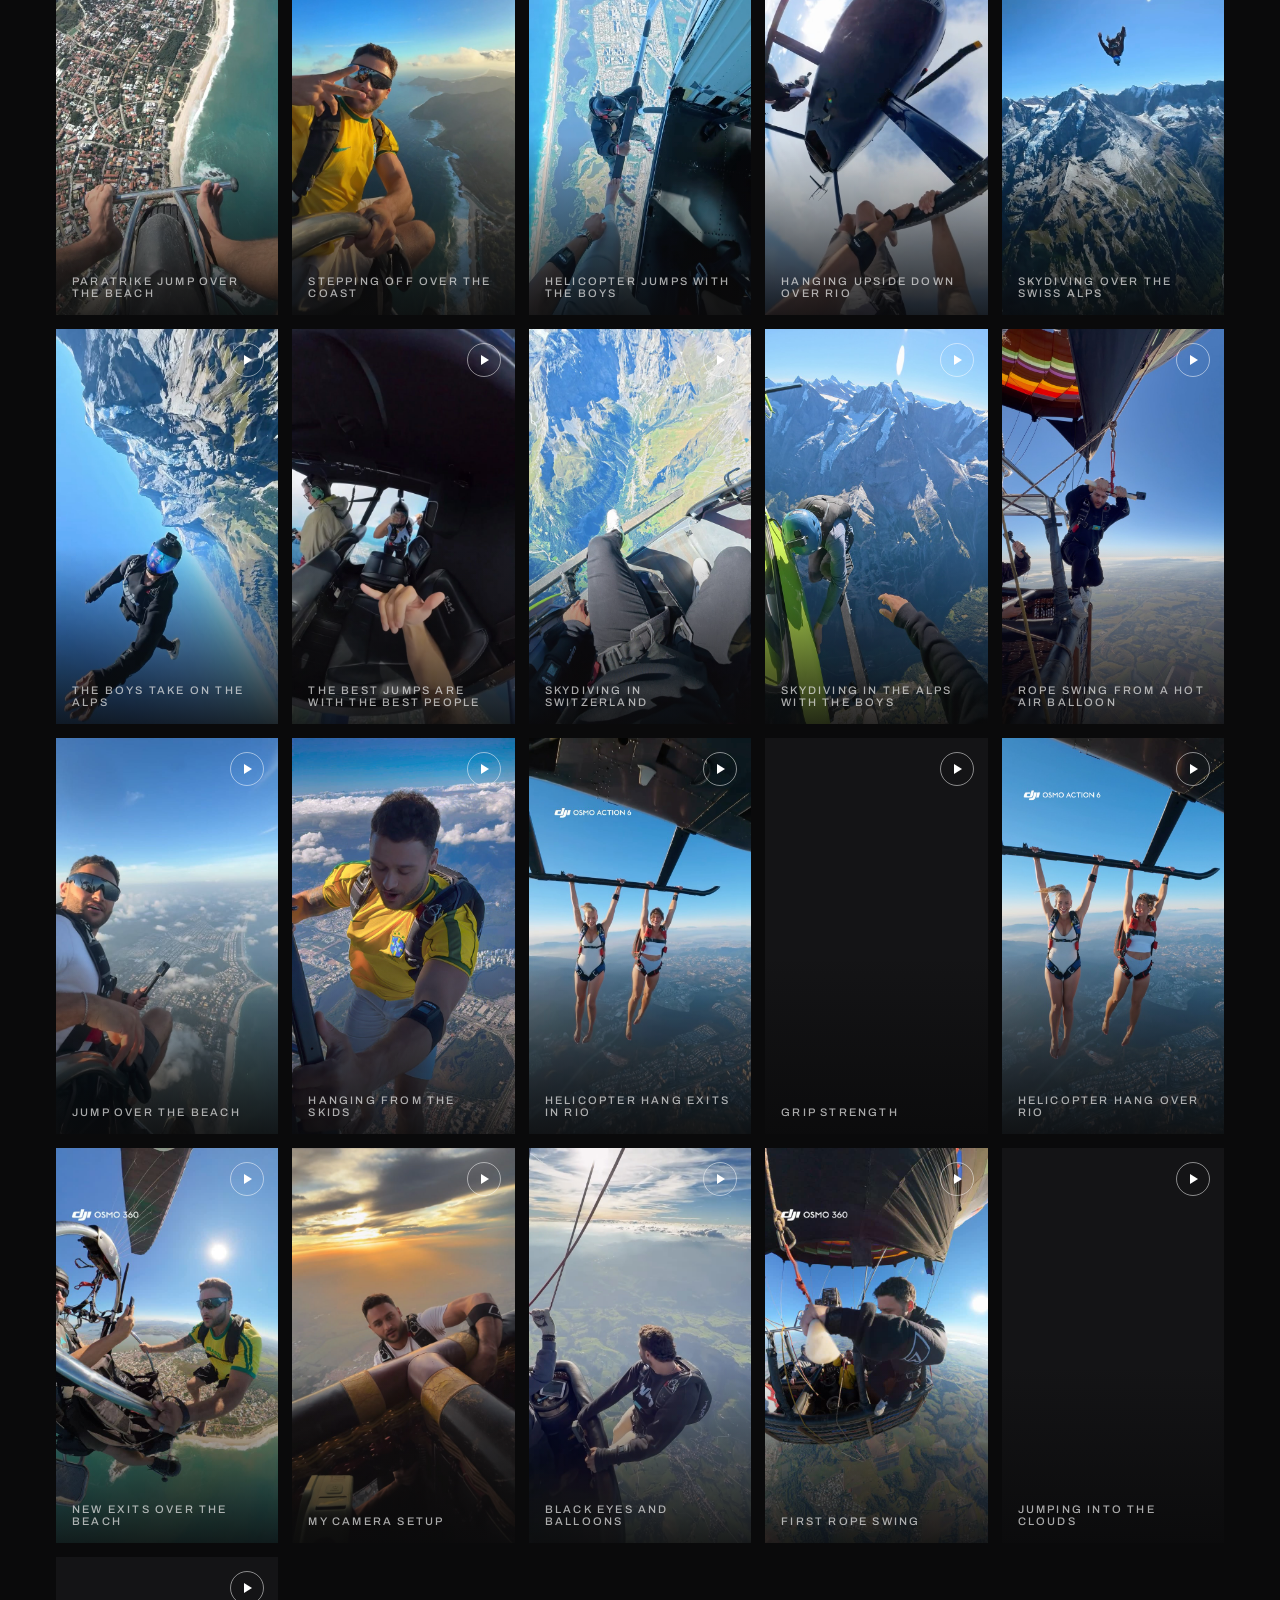
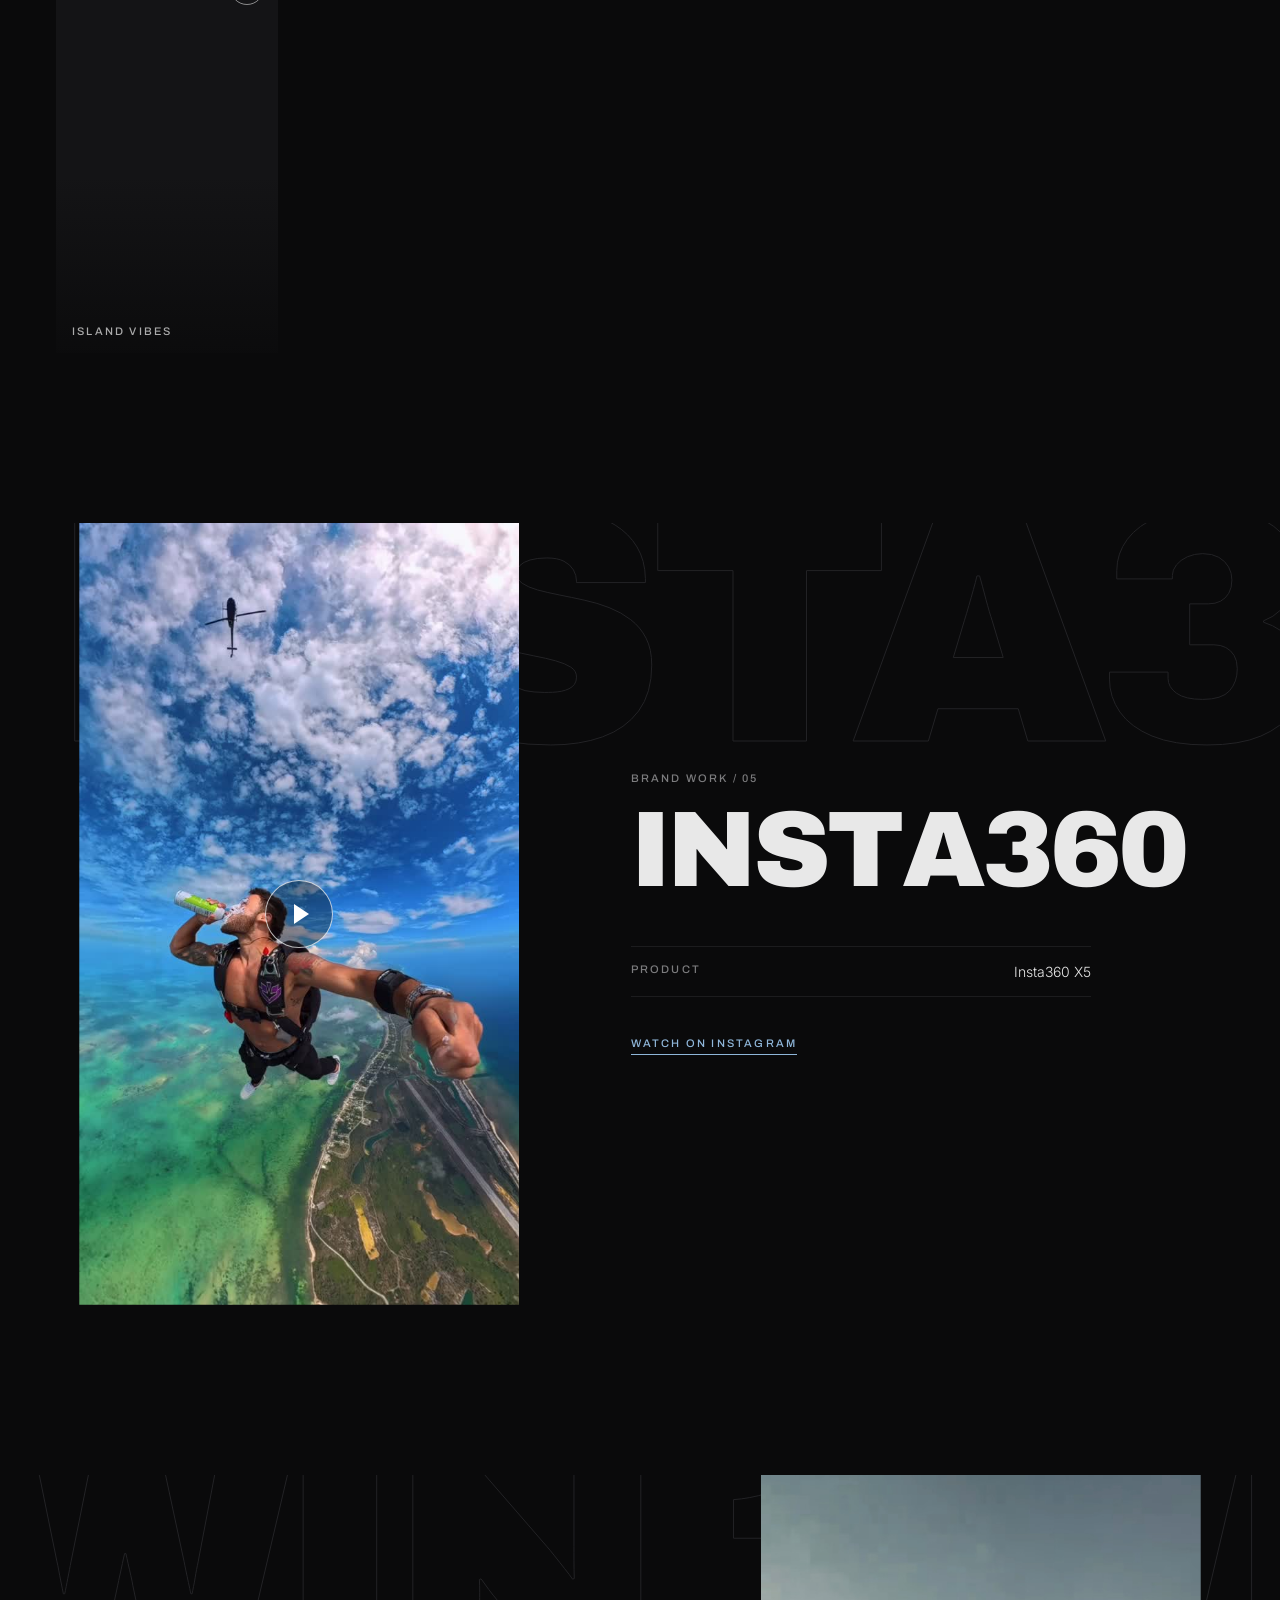
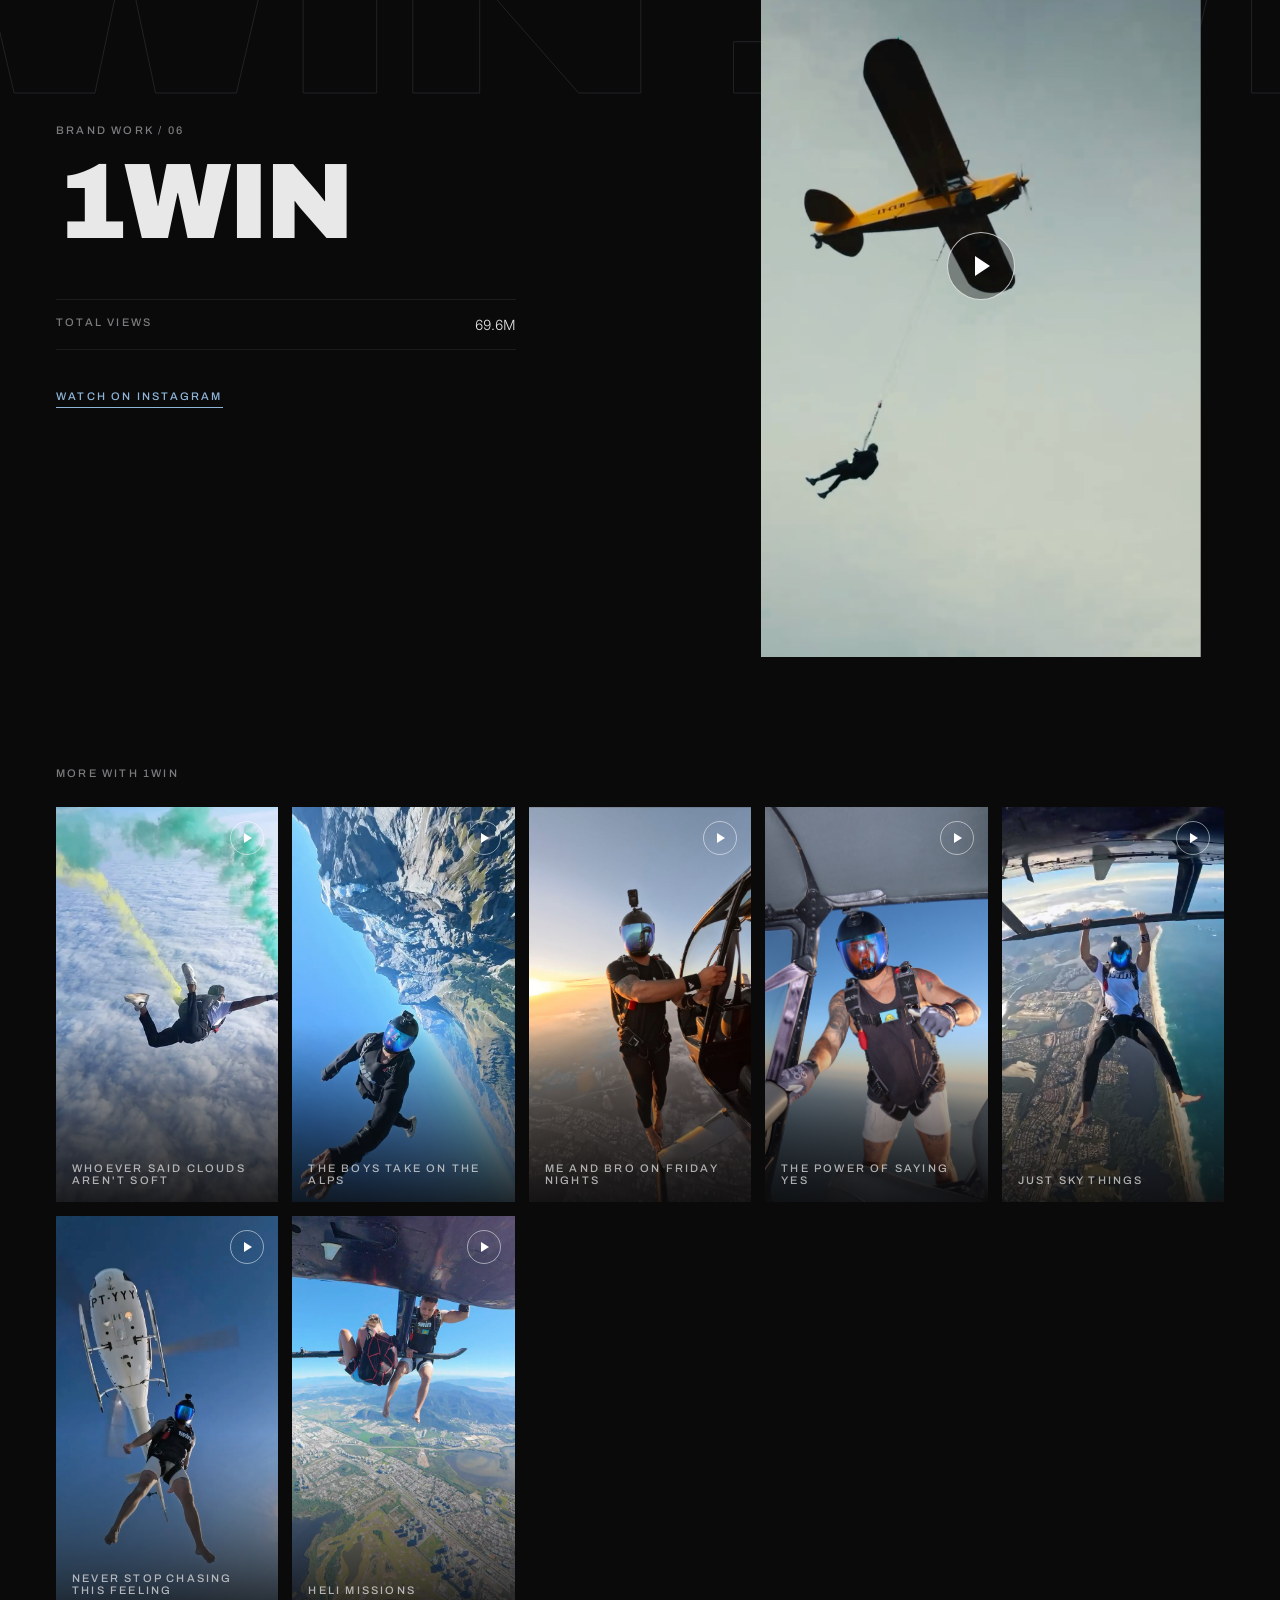
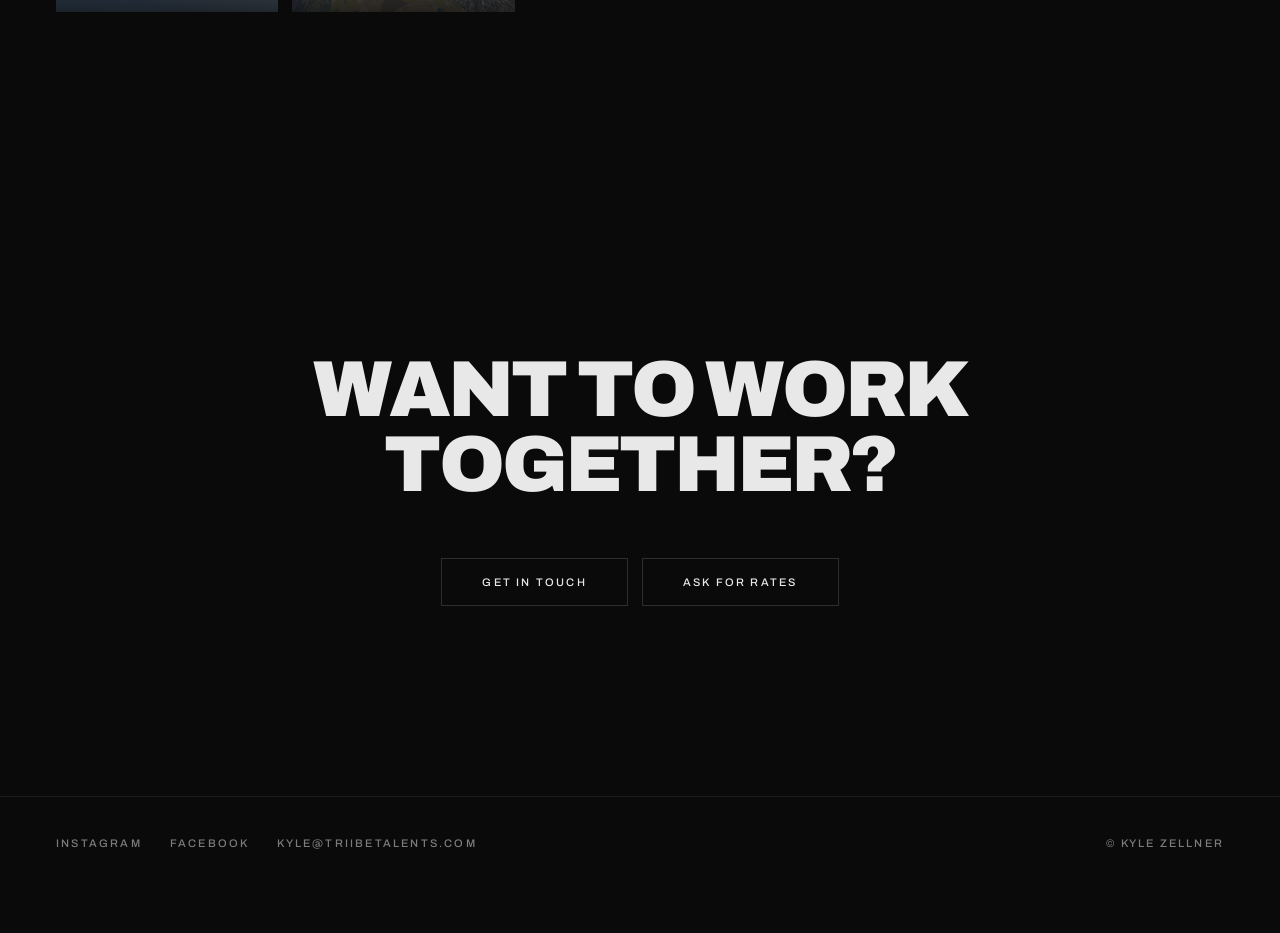
==== commit 2746d173: "Update site: hoodie lettering removed in the header Co-Authored-By: Claude Fable 5.2 <noreply@anthro" ====
--- a/brand-work.html
+++ b/brand-work.html
@@ -8,7 +8,7 @@
 <meta name="twitter:card" content="summary_large_image"><meta name="theme-color" content="#0A0A0B">
 <link rel="preconnect" href="https://fonts.googleapis.com"><link rel="preconnect" href="https://fonts.gstatic.com" crossorigin>
 <link rel="stylesheet" href="https://fonts.googleapis.com/css2?family=Archivo:wght@400;500;700;900&family=Inter:wght@300;400&display=swap">
-<link rel="stylesheet" href="assets/site.css?v=1795555905">
+<link rel="stylesheet" href="assets/site.css?v=1795556902">
 <script>document.documentElement.className='js';addEventListener('DOMContentLoaded',function(){requestAnimationFrame(function(){requestAnimationFrame(function(){document.documentElement.classList.add('ready')})})});</script>
 </head><body>
 <div class="curtain" aria-hidden="true"></div><div class="progress" aria-hidden="true"></div>
@@ -118,5 +118,5 @@
   <div class="ig label"><a href="https://www.instagram.com/kyle.zellner/" target="_blank" rel="noopener">Watch on Instagram</a></div>
 </div>
 <script src="assets/vendor/gsap.min.js"></script><script src="assets/vendor/ScrollTrigger.min.js"></script>
-<script src="assets/site.js?v=1795555905"></script>
+<script src="assets/site.js?v=1795556902"></script>
 </body></html>
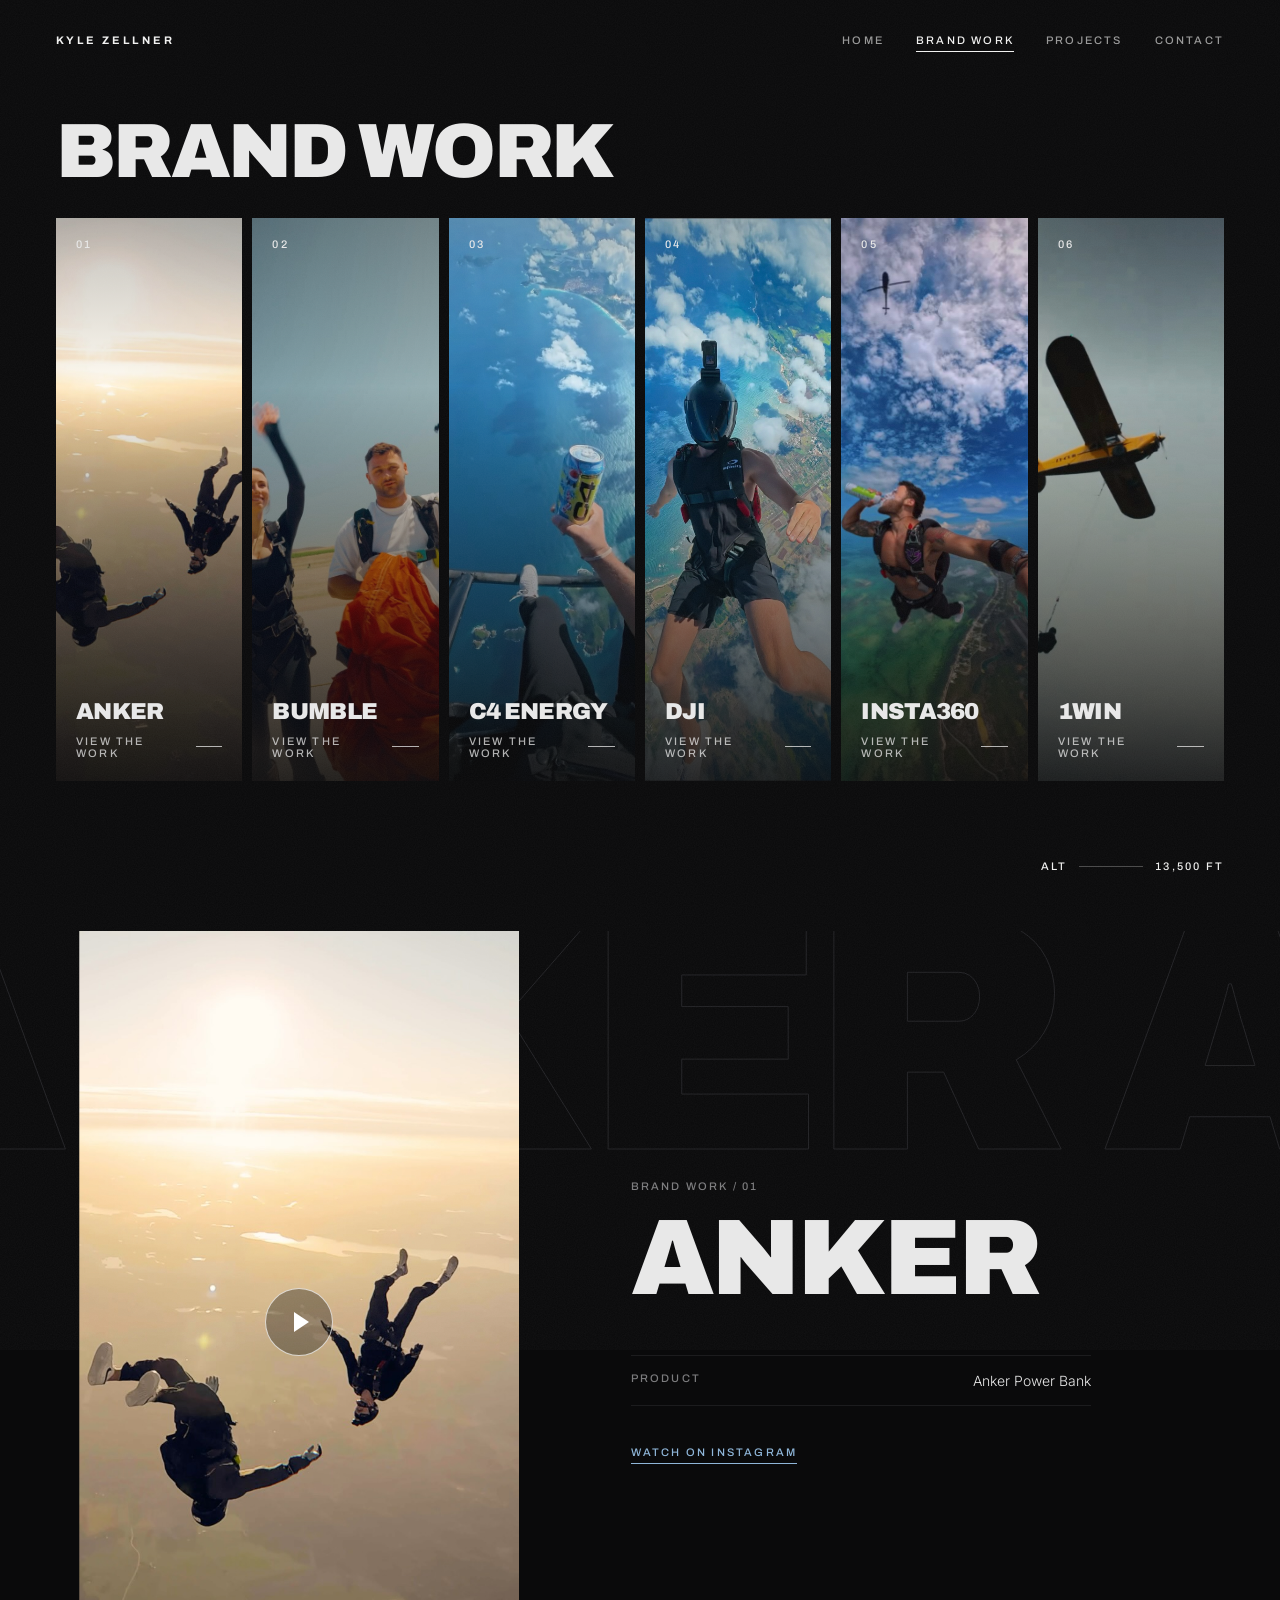
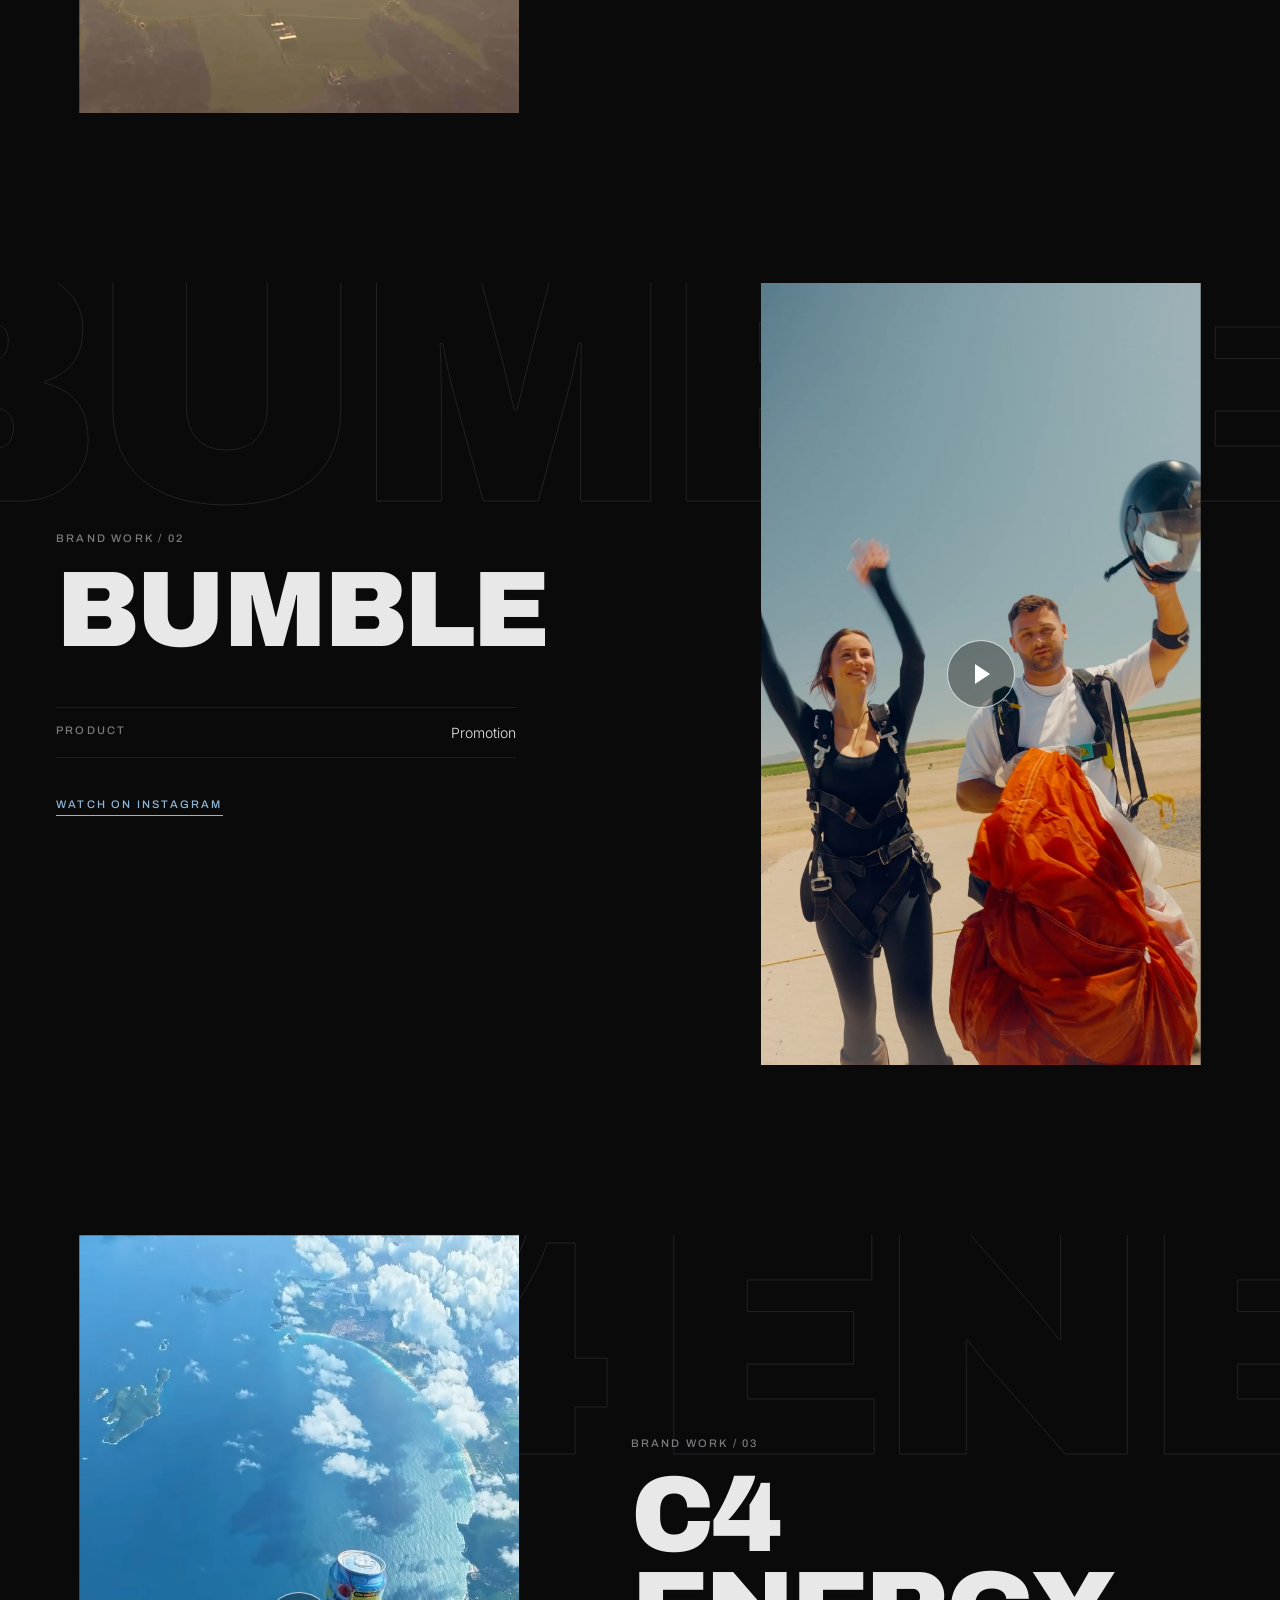
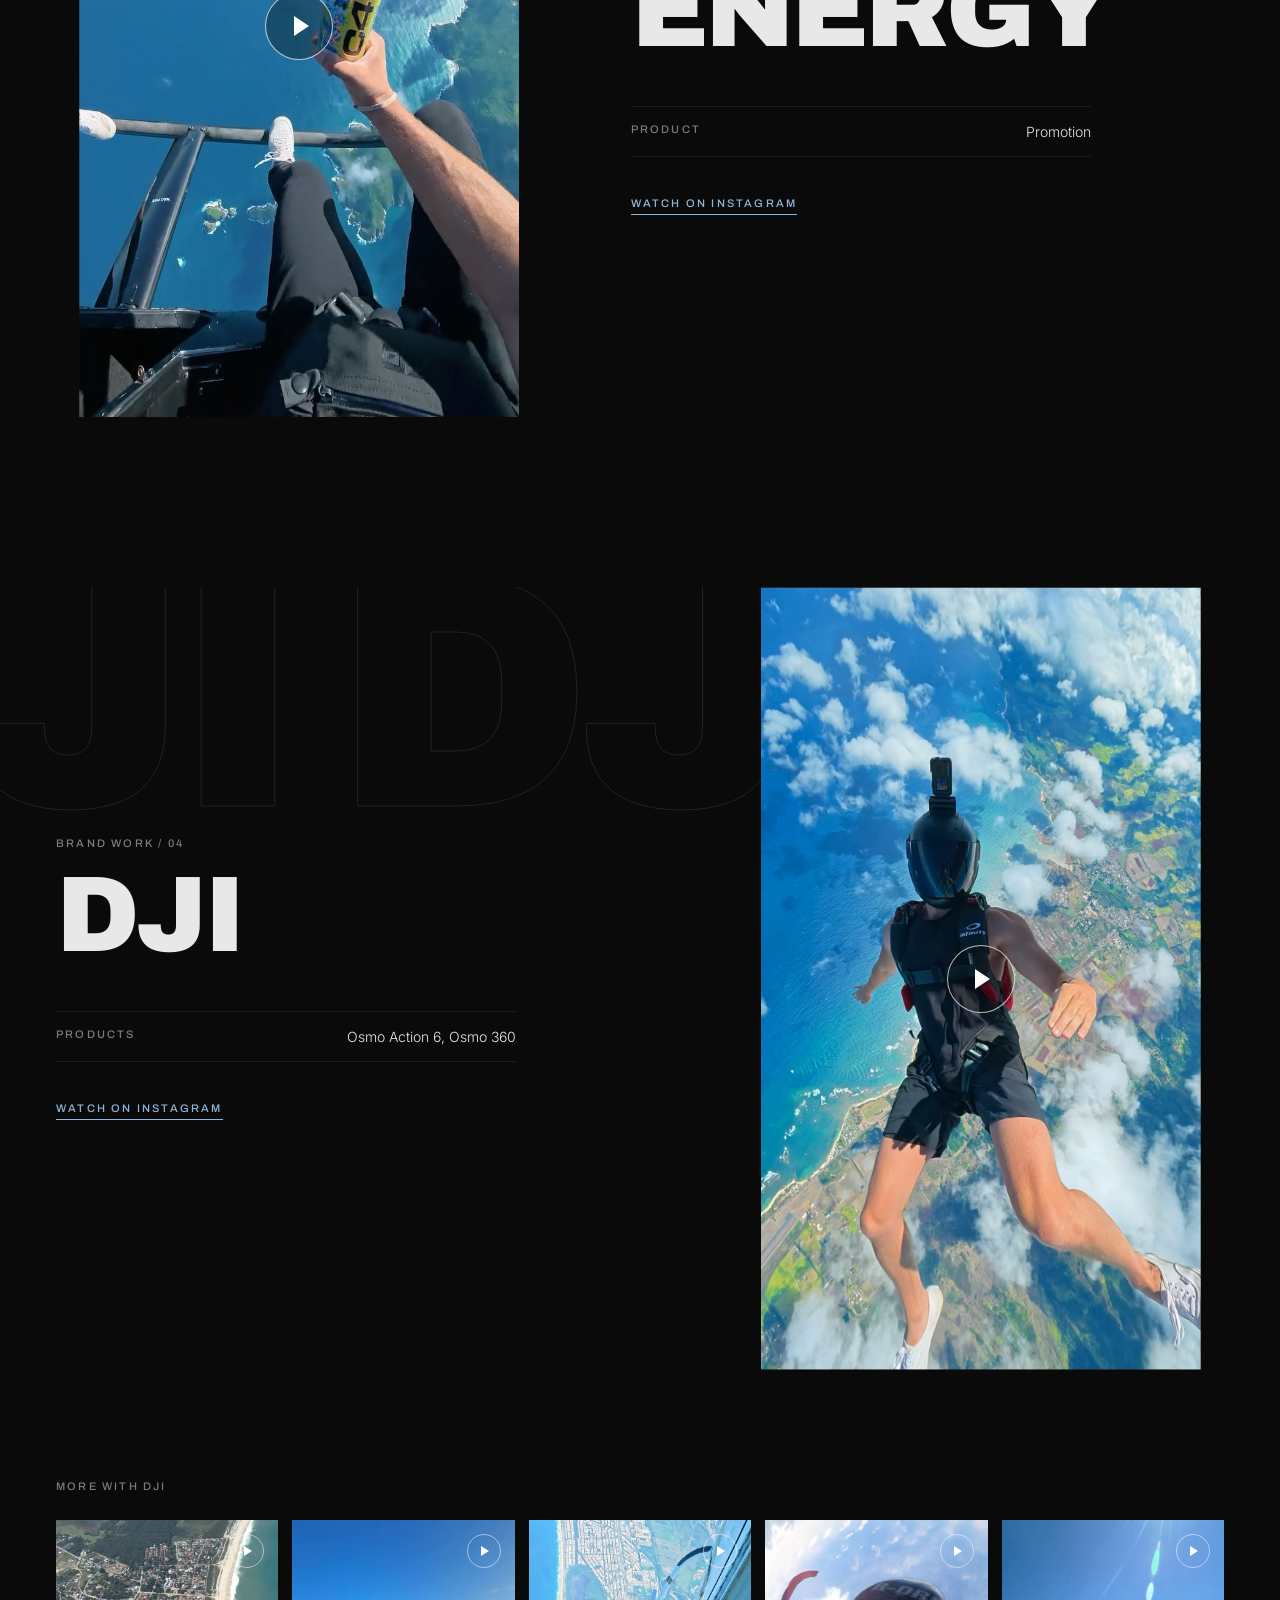
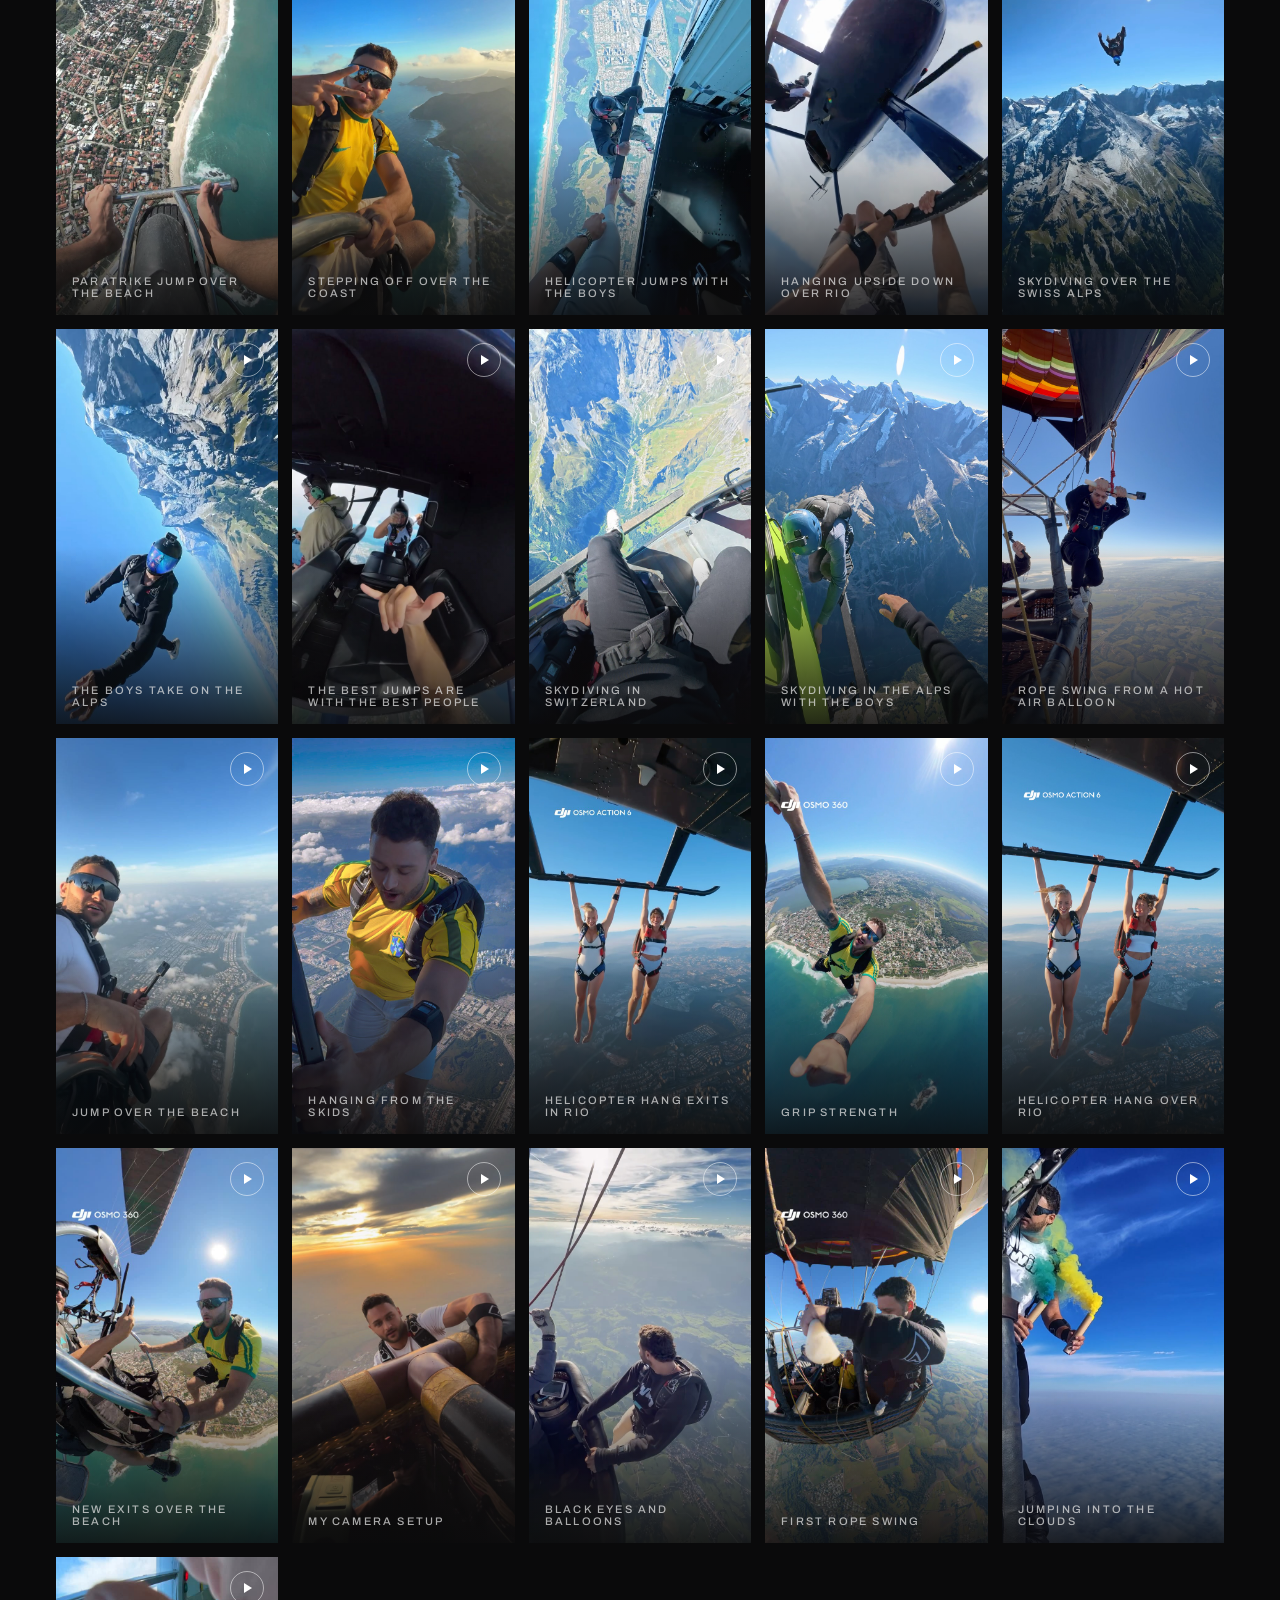
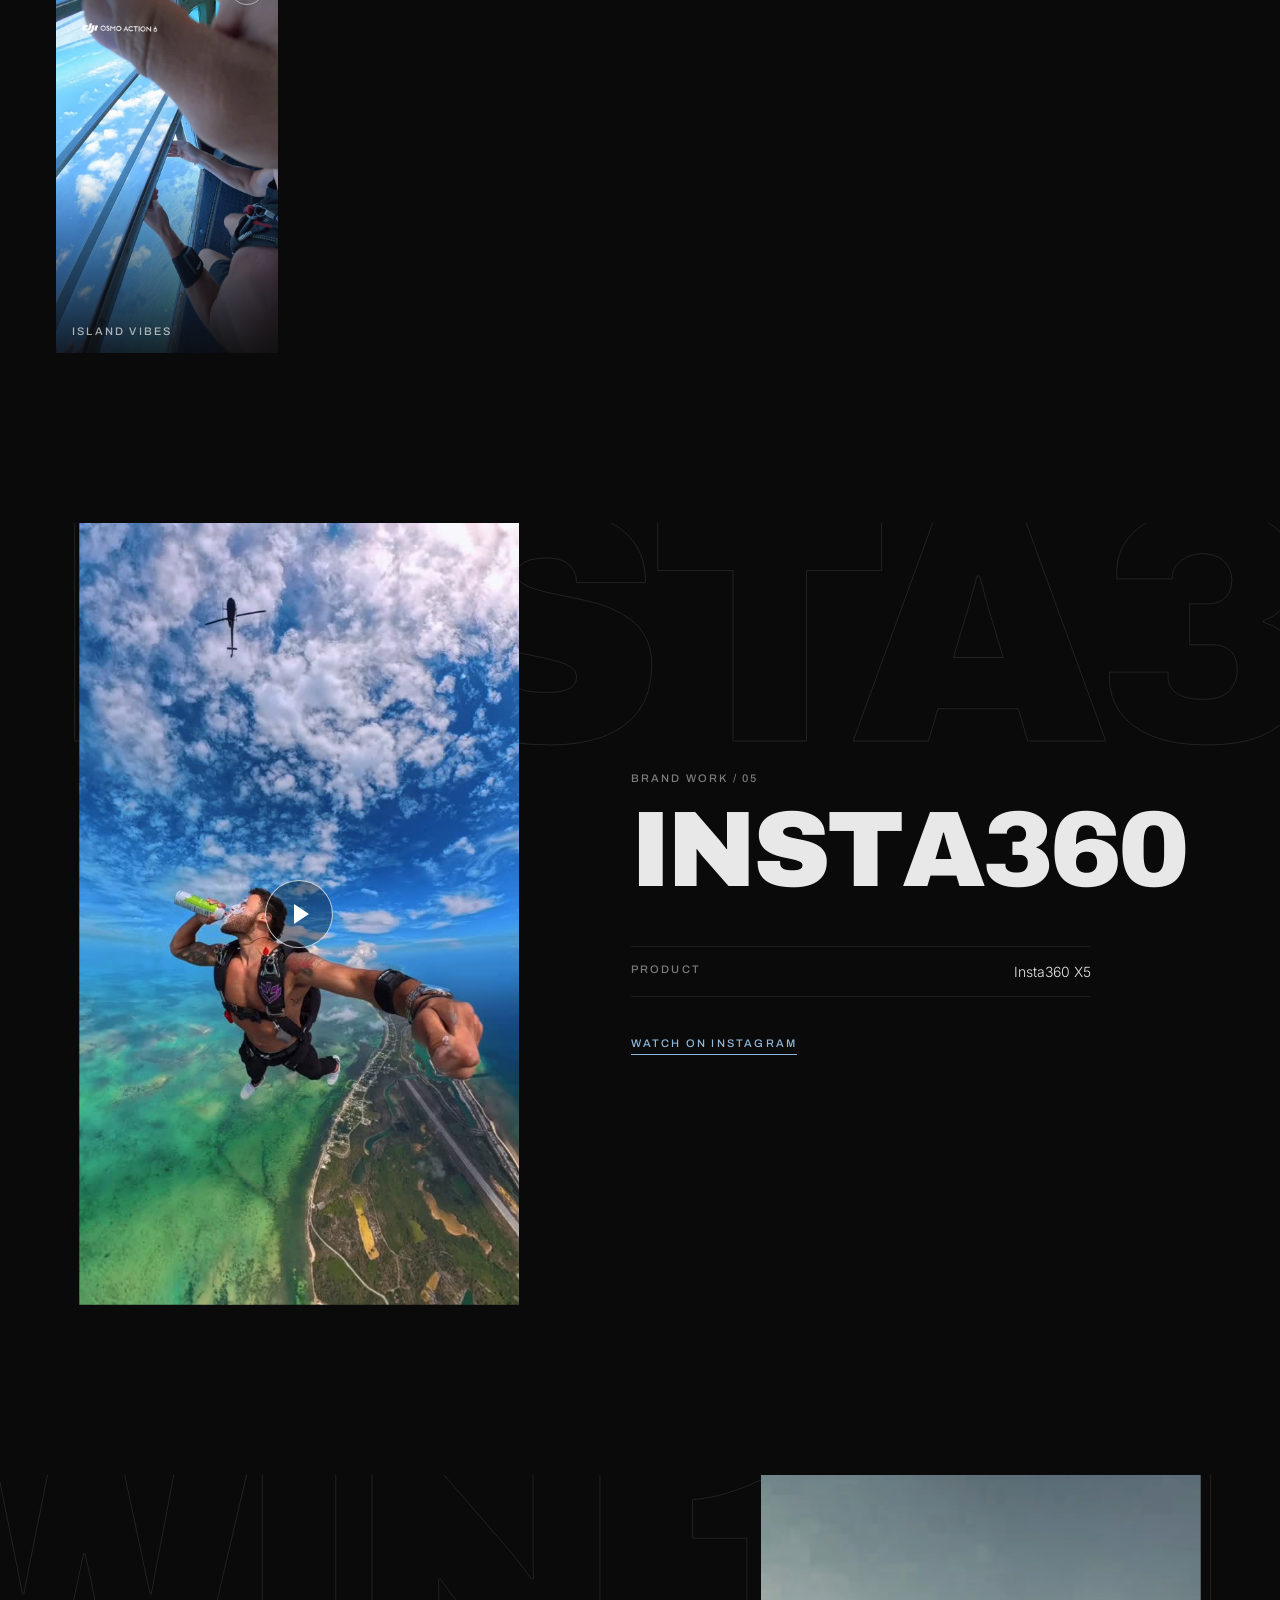
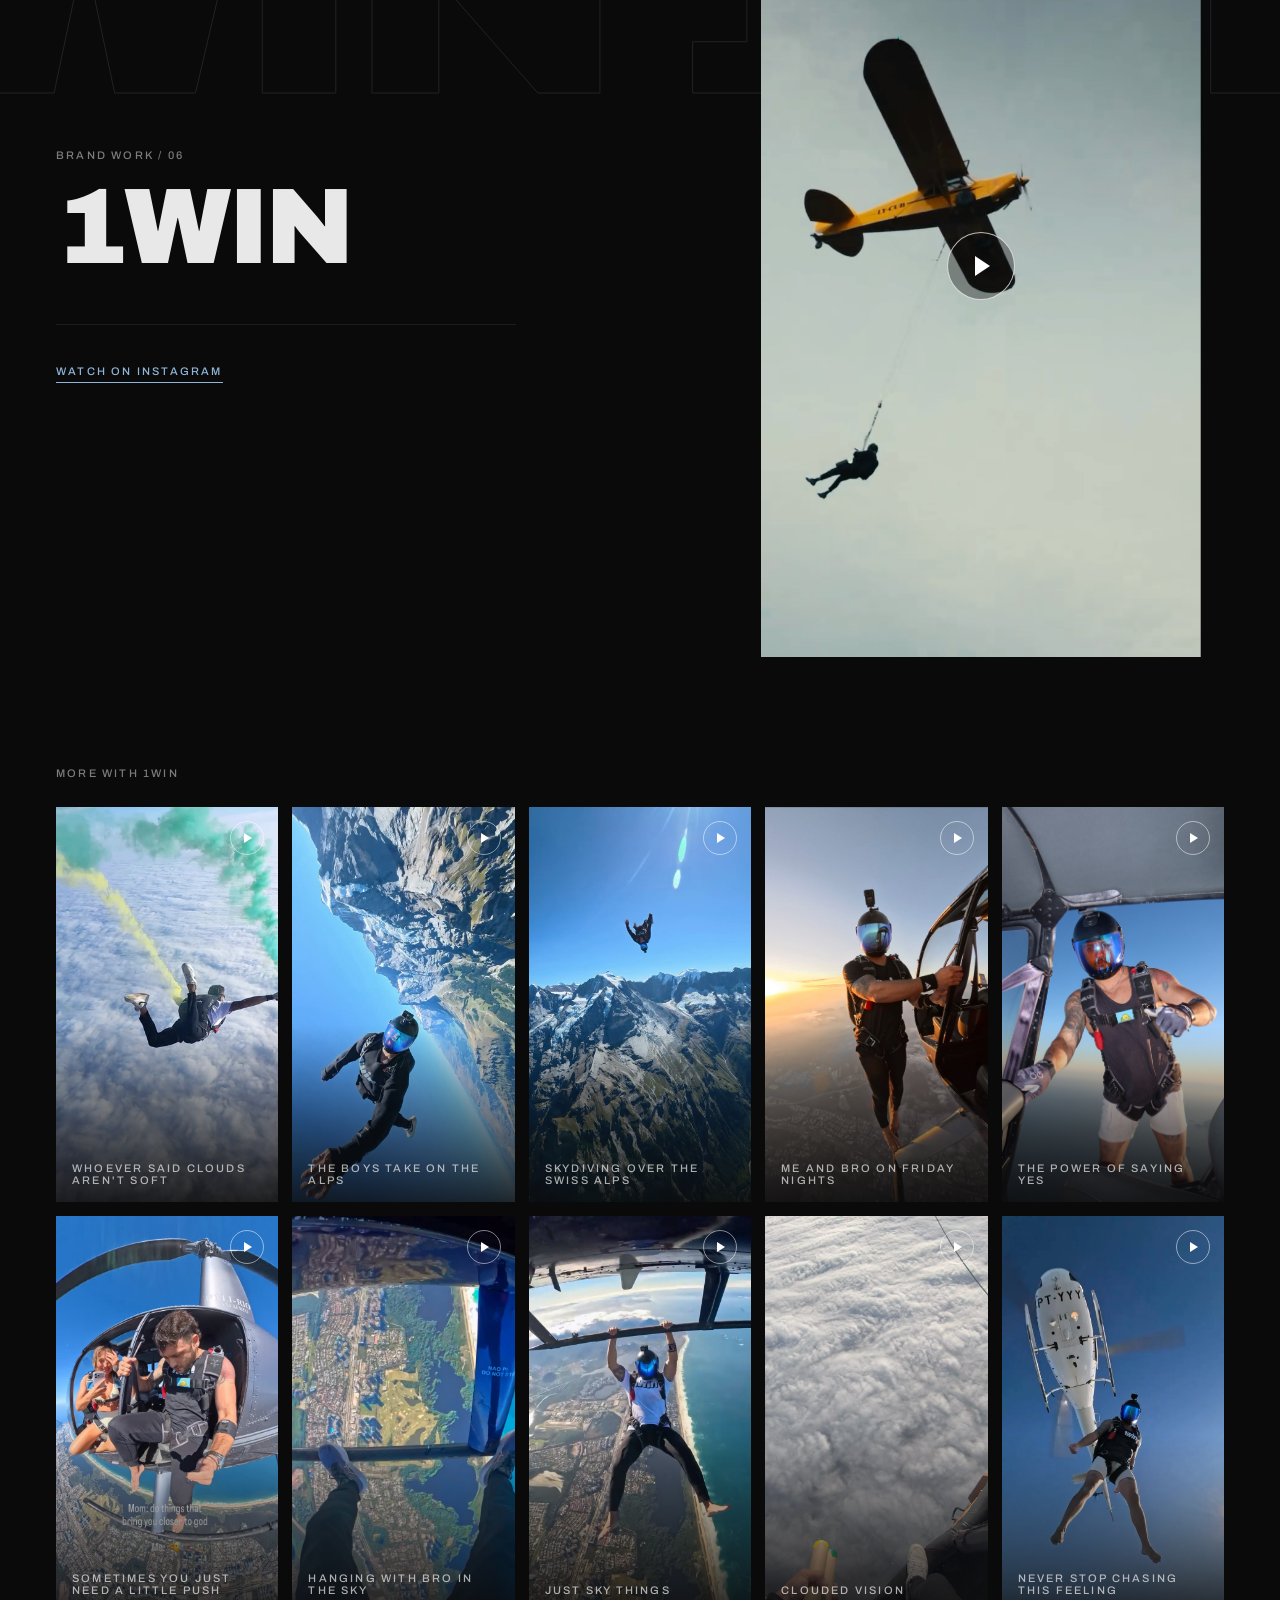
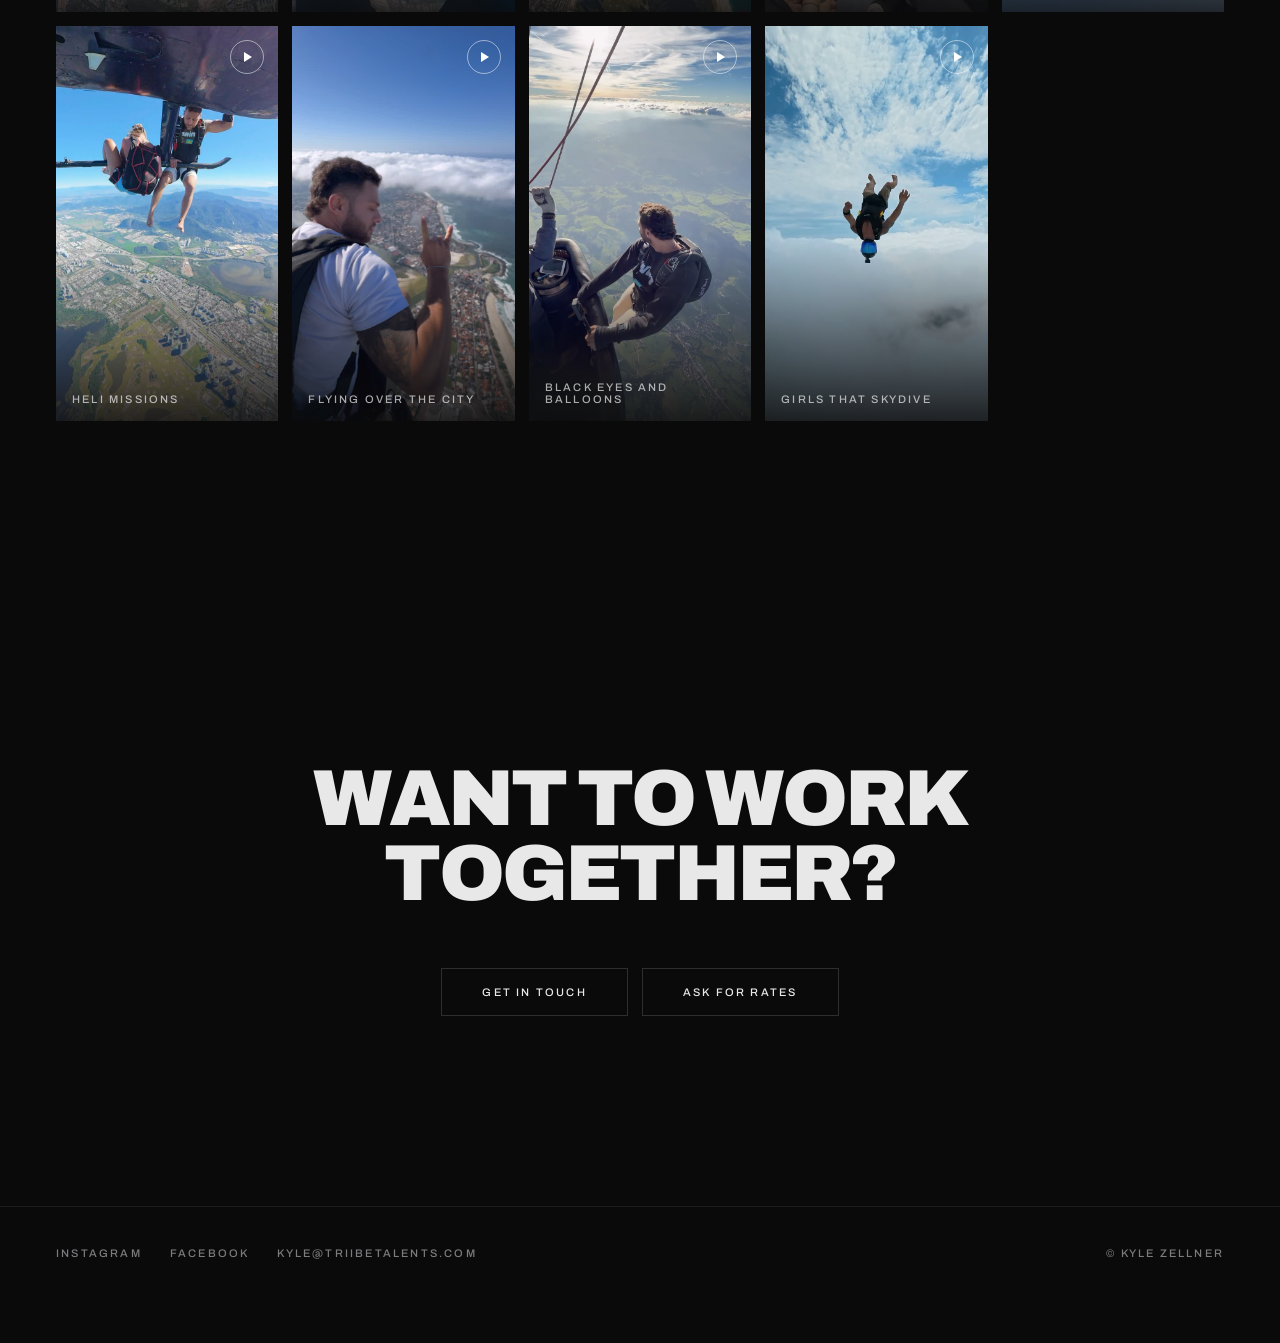
==== commit ec8ac3e6: "Update site: 1win tab, Skyhook project page, About photo on phones, cleaned pointing shot Co-Authore" ====
--- a/brand-work.html
+++ b/brand-work.html
@@ -8,7 +8,7 @@
 <meta name="twitter:card" content="summary_large_image"><meta name="theme-color" content="#0A0A0B">
 <link rel="preconnect" href="https://fonts.googleapis.com"><link rel="preconnect" href="https://fonts.gstatic.com" crossorigin>
 <link rel="stylesheet" href="https://fonts.googleapis.com/css2?family=Archivo:wght@400;500;700;900&family=Inter:wght@300;400&display=swap">
-<link rel="stylesheet" href="assets/site.css?v=1795556902">
+<link rel="stylesheet" href="assets/site.css?v=1795624095">
 <script>document.documentElement.className='js';addEventListener('DOMContentLoaded',function(){requestAnimationFrame(function(){requestAnimationFrame(function(){document.documentElement.classList.add('ready')})})});</script>
 </head><body>
 <div class="curtain" aria-hidden="true"></div><div class="progress" aria-hidden="true"></div>
@@ -97,11 +97,11 @@
       <div class="label muted r">Brand work / 06</div>
       <h2 class="display split">1win</h2>
       
-      <dl class="r"><div><dt class="label">Total views</dt><dd>69.6M</dd></div></dl>
+      <dl class="r"></dl>
       <a class="link label r" href="https://www.instagram.com/reel/Df9yoM2ILOr/" target="_blank" rel="noopener">Watch on Instagram</a>
     </div>
   </div></div>
-  <div class="wrap case-more"><div class="label muted r">More with 1win</div><div class="grid-reels"><a class="reel" href="https://www.instagram.com/reel/DabGH8IsHBu/" target="_blank" rel="noopener" aria-label="Whoever said clouds aren't soft. Opens Instagram"><div class="vid v916"><img src="media/w-clouds.jpg" alt="" loading="lazy" decoding="async"></div><span class="play" aria-hidden="true"></span><div class="cap"><div class="label what">Whoever said clouds aren't soft</div></div></a><a class="reel" href="https://www.instagram.com/reel/Dc9Zd94yLOr/" target="_blank" rel="noopener" aria-label="The boys take on the Alps. Opens Instagram"><div class="vid v916"><img src="media/w-alps.jpg" alt="" loading="lazy" decoding="async"></div><span class="play" aria-hidden="true"></span><div class="cap"><div class="label what">The boys take on the Alps</div></div></a><a class="reel" href="https://www.instagram.com/reel/Dai-UiZhkyc/" target="_blank" rel="noopener" aria-label="Me and bro on Friday nights. Opens Instagram"><div class="vid v916"><img src="media/w-friday.jpg" alt="" loading="lazy" decoding="async"></div><span class="play" aria-hidden="true"></span><div class="cap"><div class="label what">Me and bro on Friday nights</div></div></a><a class="reel" href="https://www.instagram.com/reel/Da8bLg3O2U2/" target="_blank" rel="noopener" aria-label="The power of saying yes. Opens Instagram"><div class="vid v916"><img src="media/w-f.jpg" alt="" loading="lazy" decoding="async"></div><span class="play" aria-hidden="true"></span><div class="cap"><div class="label what">The power of saying yes</div></div></a><a class="reel" href="https://www.instagram.com/reel/DZ2hzX7sHcK/" target="_blank" rel="noopener" aria-label="Just sky things. Opens Instagram"><div class="vid v916"><img src="media/w-sky.jpg" alt="" loading="lazy" decoding="async"></div><span class="play" aria-hidden="true"></span><div class="cap"><div class="label what">Just sky things</div></div></a><a class="reel" href="https://www.instagram.com/reel/DbvX_Z9s70L/" target="_blank" rel="noopener" aria-label="Never stop chasing this feeling. Opens Instagram"><div class="vid v916"><img src="media/w-chase.jpg" alt="" loading="lazy" decoding="async"></div><span class="play" aria-hidden="true"></span><div class="cap"><div class="label what">Never stop chasing this feeling</div></div></a><a class="reel" href="https://www.instagram.com/reel/DdtfaaWodTu/" target="_blank" rel="noopener" aria-label="Heli missions. Opens Instagram"><div class="vid v916"><img src="media/w-missions.jpg" alt="" loading="lazy" decoding="async"></div><span class="play" aria-hidden="true"></span><div class="cap"><div class="label what">Heli missions</div></div></a></div></div>
+  <div class="wrap case-more"><div class="label muted r">More with 1win</div><div class="grid-reels"><a class="reel" href="https://www.instagram.com/reel/DabGH8IsHBu/" target="_blank" rel="noopener" aria-label="Whoever said clouds aren't soft. Opens Instagram"><div class="vid v916"><img src="media/w-clouds.jpg" alt="" loading="lazy" decoding="async"></div><span class="play" aria-hidden="true"></span><div class="cap"><div class="label what">Whoever said clouds aren't soft</div></div></a><a class="reel" href="https://www.instagram.com/reel/Dc9Zd94yLOr/" target="_blank" rel="noopener" aria-label="The boys take on the Alps. Opens Instagram"><div class="vid v916"><img src="media/w-alps.jpg" alt="" loading="lazy" decoding="async"></div><span class="play" aria-hidden="true"></span><div class="cap"><div class="label what">The boys take on the Alps</div></div></a><button class="reel" type="button" data-lb="media/alps.mp4" data-poster="media/alps.jpg" data-ig="https://www.instagram.com/reel/Dc5vzTCoxxG/" aria-label="Play: Skydiving over the Swiss Alps"><div class="vid v916"><img src="media/alps.jpg" alt="" loading="lazy" decoding="async"></div><span class="play" aria-hidden="true"></span><div class="cap"><div class="label what">Skydiving over the Swiss Alps</div></div></button><a class="reel" href="https://www.instagram.com/reel/Dai-UiZhkyc/" target="_blank" rel="noopener" aria-label="Me and bro on Friday nights. Opens Instagram"><div class="vid v916"><img src="media/w-friday.jpg" alt="" loading="lazy" decoding="async"></div><span class="play" aria-hidden="true"></span><div class="cap"><div class="label what">Me and bro on Friday nights</div></div></a><a class="reel" href="https://www.instagram.com/reel/Da8bLg3O2U2/" target="_blank" rel="noopener" aria-label="The power of saying yes. Opens Instagram"><div class="vid v916"><img src="media/w-f.jpg" alt="" loading="lazy" decoding="async"></div><span class="play" aria-hidden="true"></span><div class="cap"><div class="label what">The power of saying yes</div></div></a><a class="reel" href="https://www.instagram.com/reel/DbLzbT_MHXU/" target="_blank" rel="noopener" aria-label="Sometimes you just need a little push. Opens Instagram"><div class="vid v916"><img src="media/w-push.jpg" alt="" loading="lazy" decoding="async"></div><span class="play" aria-hidden="true"></span><div class="cap"><div class="label what">Sometimes you just need a little push</div></div></a><a class="reel" href="https://www.instagram.com/reel/DZ2TYtSMA7m/" target="_blank" rel="noopener" aria-label="Hanging with bro in the sky. Opens Instagram"><div class="vid v916"><img src="media/w-bro.jpg" alt="" loading="lazy" decoding="async"></div><span class="play" aria-hidden="true"></span><div class="cap"><div class="label what">Hanging with bro in the sky</div></div></a><a class="reel" href="https://www.instagram.com/reel/DZ2hzX7sHcK/" target="_blank" rel="noopener" aria-label="Just sky things. Opens Instagram"><div class="vid v916"><img src="media/w-sky.jpg" alt="" loading="lazy" decoding="async"></div><span class="play" aria-hidden="true"></span><div class="cap"><div class="label what">Just sky things</div></div></a><a class="reel" href="https://www.instagram.com/reel/Dacz455sbi7/" target="_blank" rel="noopener" aria-label="Clouded vision. Opens Instagram"><div class="vid v916"><img src="media/w-vision.jpg" alt="" loading="lazy" decoding="async"></div><span class="play" aria-hidden="true"></span><div class="cap"><div class="label what">Clouded vision</div></div></a><a class="reel" href="https://www.instagram.com/reel/DbvX_Z9s70L/" target="_blank" rel="noopener" aria-label="Never stop chasing this feeling. Opens Instagram"><div class="vid v916"><img src="media/w-chase.jpg" alt="" loading="lazy" decoding="async"></div><span class="play" aria-hidden="true"></span><div class="cap"><div class="label what">Never stop chasing this feeling</div></div></a><a class="reel" href="https://www.instagram.com/reel/DdtfaaWodTu/" target="_blank" rel="noopener" aria-label="Heli missions. Opens Instagram"><div class="vid v916"><img src="media/w-missions.jpg" alt="" loading="lazy" decoding="async"></div><span class="play" aria-hidden="true"></span><div class="cap"><div class="label what">Heli missions</div></div></a><a class="reel" href="https://www.instagram.com/reel/DaODfZTsK0G/" target="_blank" rel="noopener" aria-label="Flying over the city. Opens Instagram"><div class="vid v916"><img src="media/w-city.jpg" alt="" loading="lazy" decoding="async"></div><span class="play" aria-hidden="true"></span><div class="cap"><div class="label what">Flying over the city</div></div></a><button class="reel" type="button" data-lb="media/dji-balloon.mp4" data-poster="media/dji-balloon.jpg" data-ig="https://www.instagram.com/reel/Dc04M3bMytC/" aria-label="Play: Black eyes and balloons"><div class="vid v916"><img src="media/dji-balloon.jpg" alt="" loading="lazy" decoding="async"></div><span class="play" aria-hidden="true"></span><div class="cap"><div class="label what">Black eyes and balloons</div></div></button><a class="reel" href="https://www.instagram.com/reel/DezlFJ0skcT/" target="_blank" rel="noopener" aria-label="Girls that skydive. Opens Instagram"><div class="vid v916"><img src="media/w-girls.jpg" alt="" loading="lazy" decoding="async"></div><span class="play" aria-hidden="true"></span><div class="cap"><div class="label what">Girls that skydive</div></div></a></div></div>
 </section><section class="closing">
   <h2 class="display split">Want to work together?</h2>
   <div class="closing-btns r"><a class="btn label" href="contact.html">Get in touch</a><a class="btn label" href="mailto:kyle@triibetalents.com?subject=Rates">Ask for rates</a></div>
@@ -118,5 +118,5 @@
   <div class="ig label"><a href="https://www.instagram.com/kyle.zellner/" target="_blank" rel="noopener">Watch on Instagram</a></div>
 </div>
 <script src="assets/vendor/gsap.min.js"></script><script src="assets/vendor/ScrollTrigger.min.js"></script>
-<script src="assets/site.js?v=1795556902"></script>
+<script src="assets/site.js?v=1795624095"></script>
 </body></html>
--- a/assets/site.css
+++ b/assets/site.css
@@ -342,12 +342,13 @@
   .sec-head h2{font-size:30px}
 
   /* about: portrait beside the headline, text under both */
-  .about{grid-template-columns:44% 1fr;gap:18px 16px;align-items:end}
-  .about > div:last-child{display:contents}
-  .about .pic{grid-column:1;grid-row:1}
-  .about h2{grid-column:2;grid-row:1;font-size:24px;max-width:none;padding-bottom:4px}
-  .about p{grid-column:1 / -1;margin-top:0;font-size:15px;line-height:1.55}
-  .about .where{grid-column:1 / -1;margin-top:0}
+  /* Kyle (25 Nov): the photo was too small on phones. Full width, then the heading and text under it. */
+  .about{grid-template-columns:1fr;gap:24px}
+  .about .pic{width:100%}
+  .about .pic img{aspect-ratio:4 / 5}
+  .about h2{font-size:30px;max-width:none}
+  .about p{margin-top:14px;font-size:15px;line-height:1.55}
+  .about .where{margin-top:16px}
 
   /* brand cards and reels: three across */
   .cards{display:grid;grid-template-columns:repeat(2,1fr);gap:6px;margin:0;padding:0;overflow:visible}
@@ -457,3 +458,13 @@
 .about-fig .n{font-family:var(--display);font-weight:900;letter-spacing:-0.035em;line-height:1;font-size:clamp(44px,5.6vw,92px);font-variant-numeric:tabular-nums}
 .about-fig .label{margin-top:12px;color:var(--muted)}
 @media (max-width:640px){.about-fig{margin-top:22px}.about-fig .n{font-size:44px}}
+
+/* numbered steps in a project write-up */
+.steps{margin:0;padding:0;list-style:none;counter-reset:st;max-width:38ch}
+.steps li{counter-increment:st;position:relative;padding:14px 0 14px 46px;border-top:1px solid var(--rule);font-family:var(--display);font-weight:400;font-size:clamp(17px,1.6vw,22px);line-height:1.4}
+.steps li::before{content:"0" counter(st);position:absolute;left:0;top:17px;font-size:11px;letter-spacing:2px;color:var(--muted)}
+@media (max-width:640px){.steps li{font-size:16px;padding:11px 0 11px 38px}}
+
+/* Skyhook project header: the three vertical shots side by side on desktop, the single vertical cut on phones */
+.lead3 video[data-phone]{display:none}
+@media (max-width:900px){.lead3 video[data-desktop]{display:none}.lead3 video[data-phone]{display:block}}
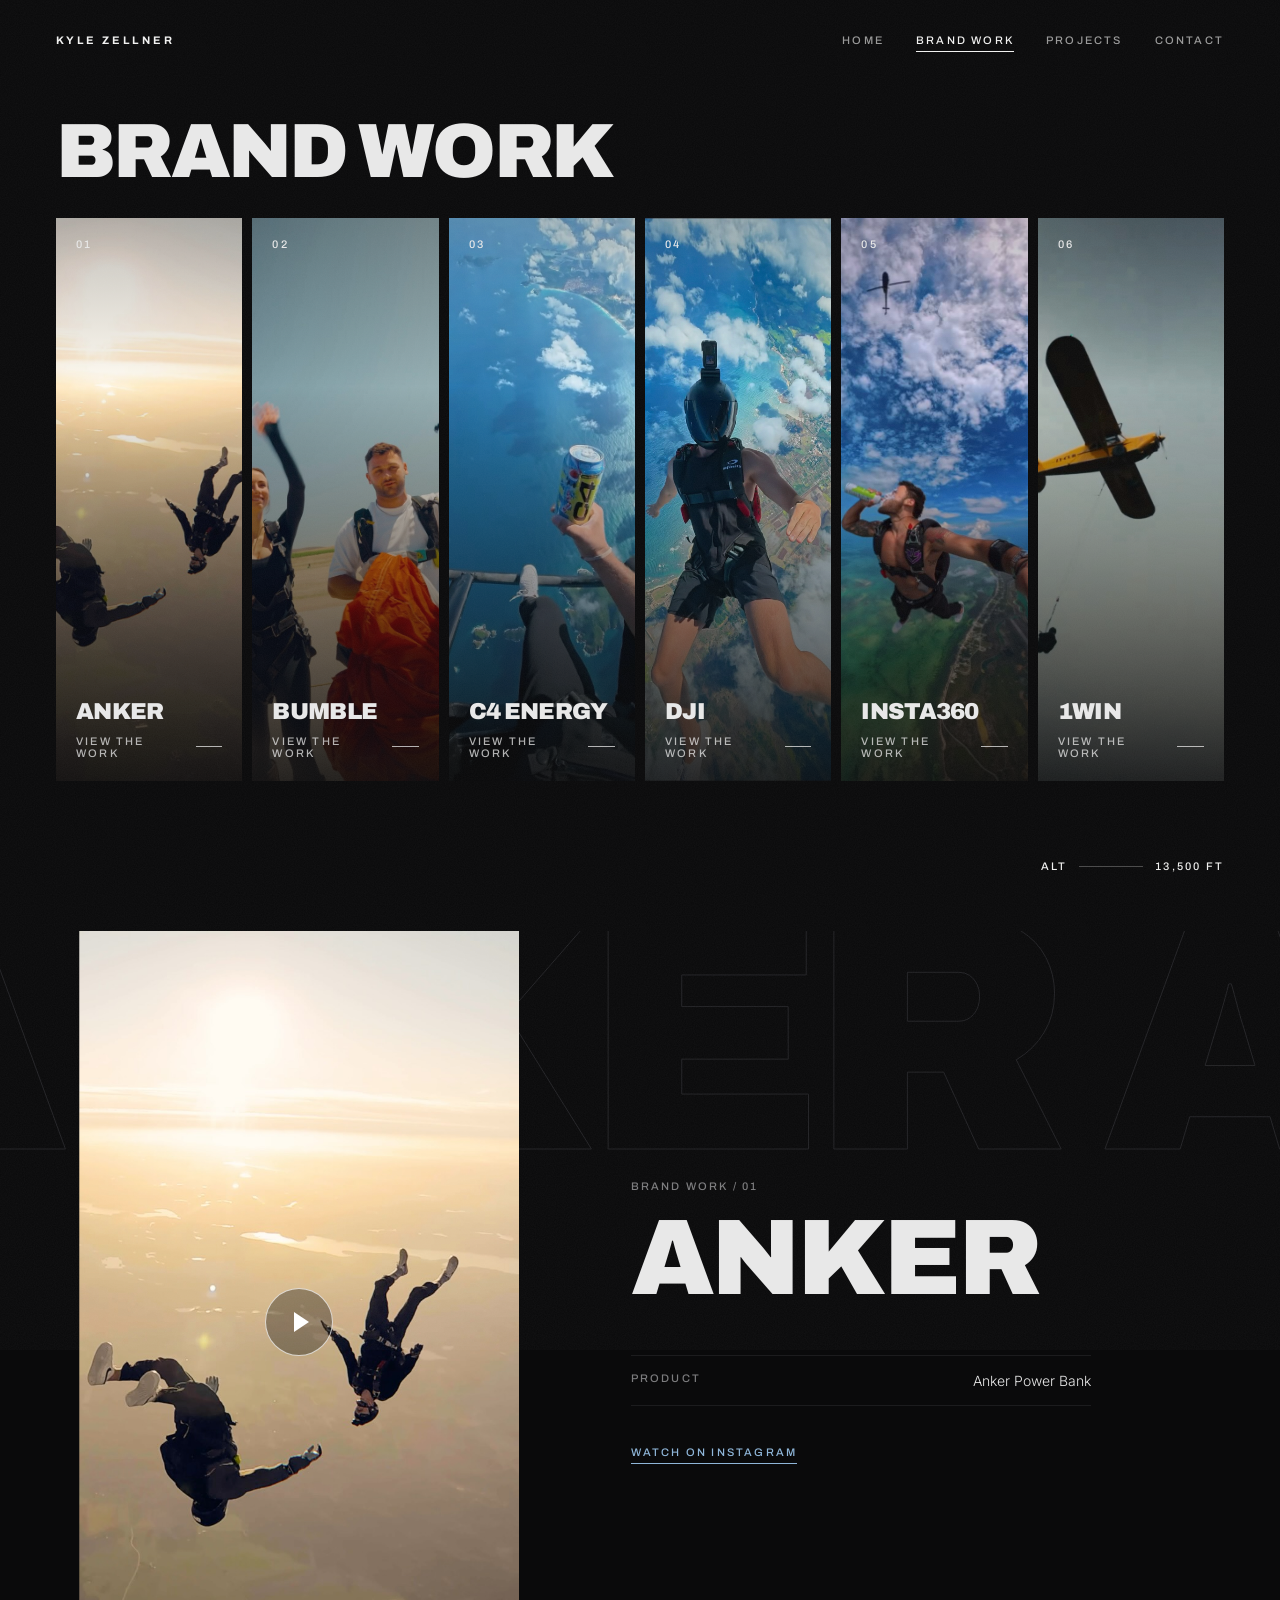
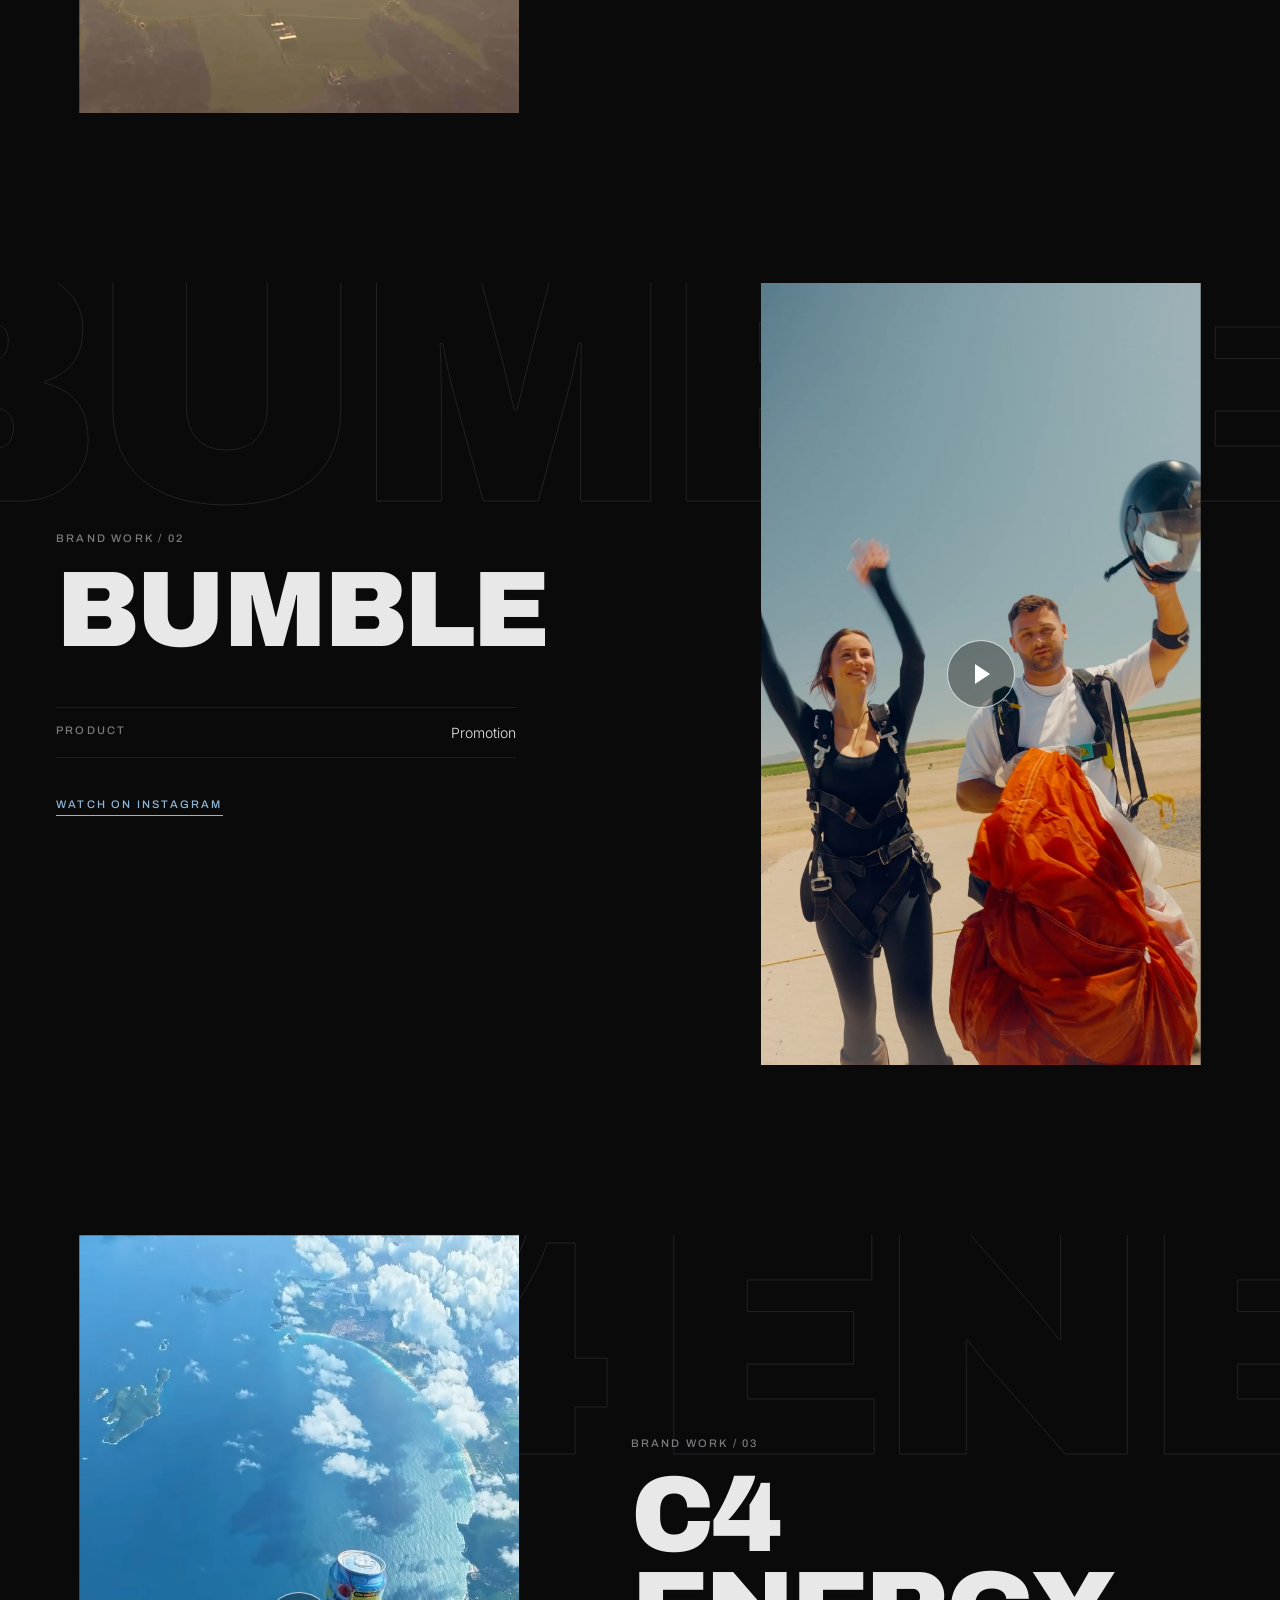
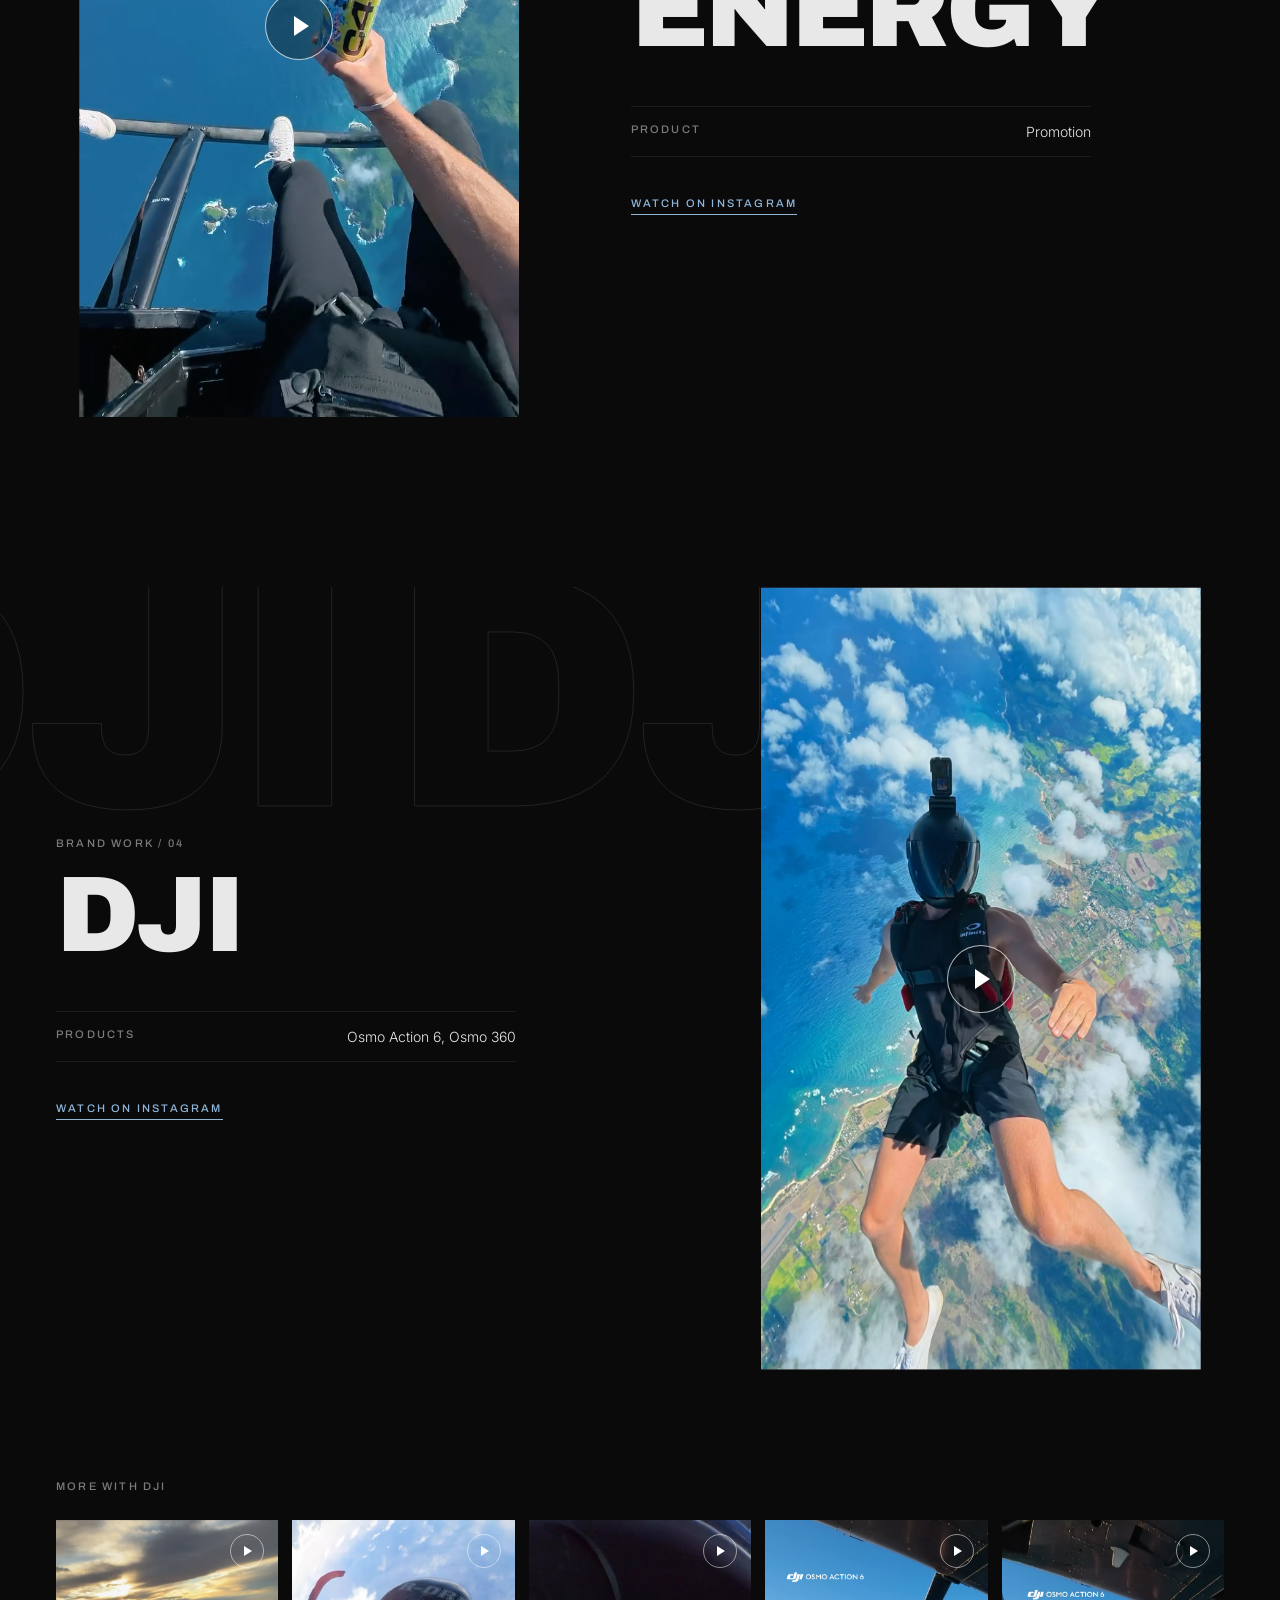
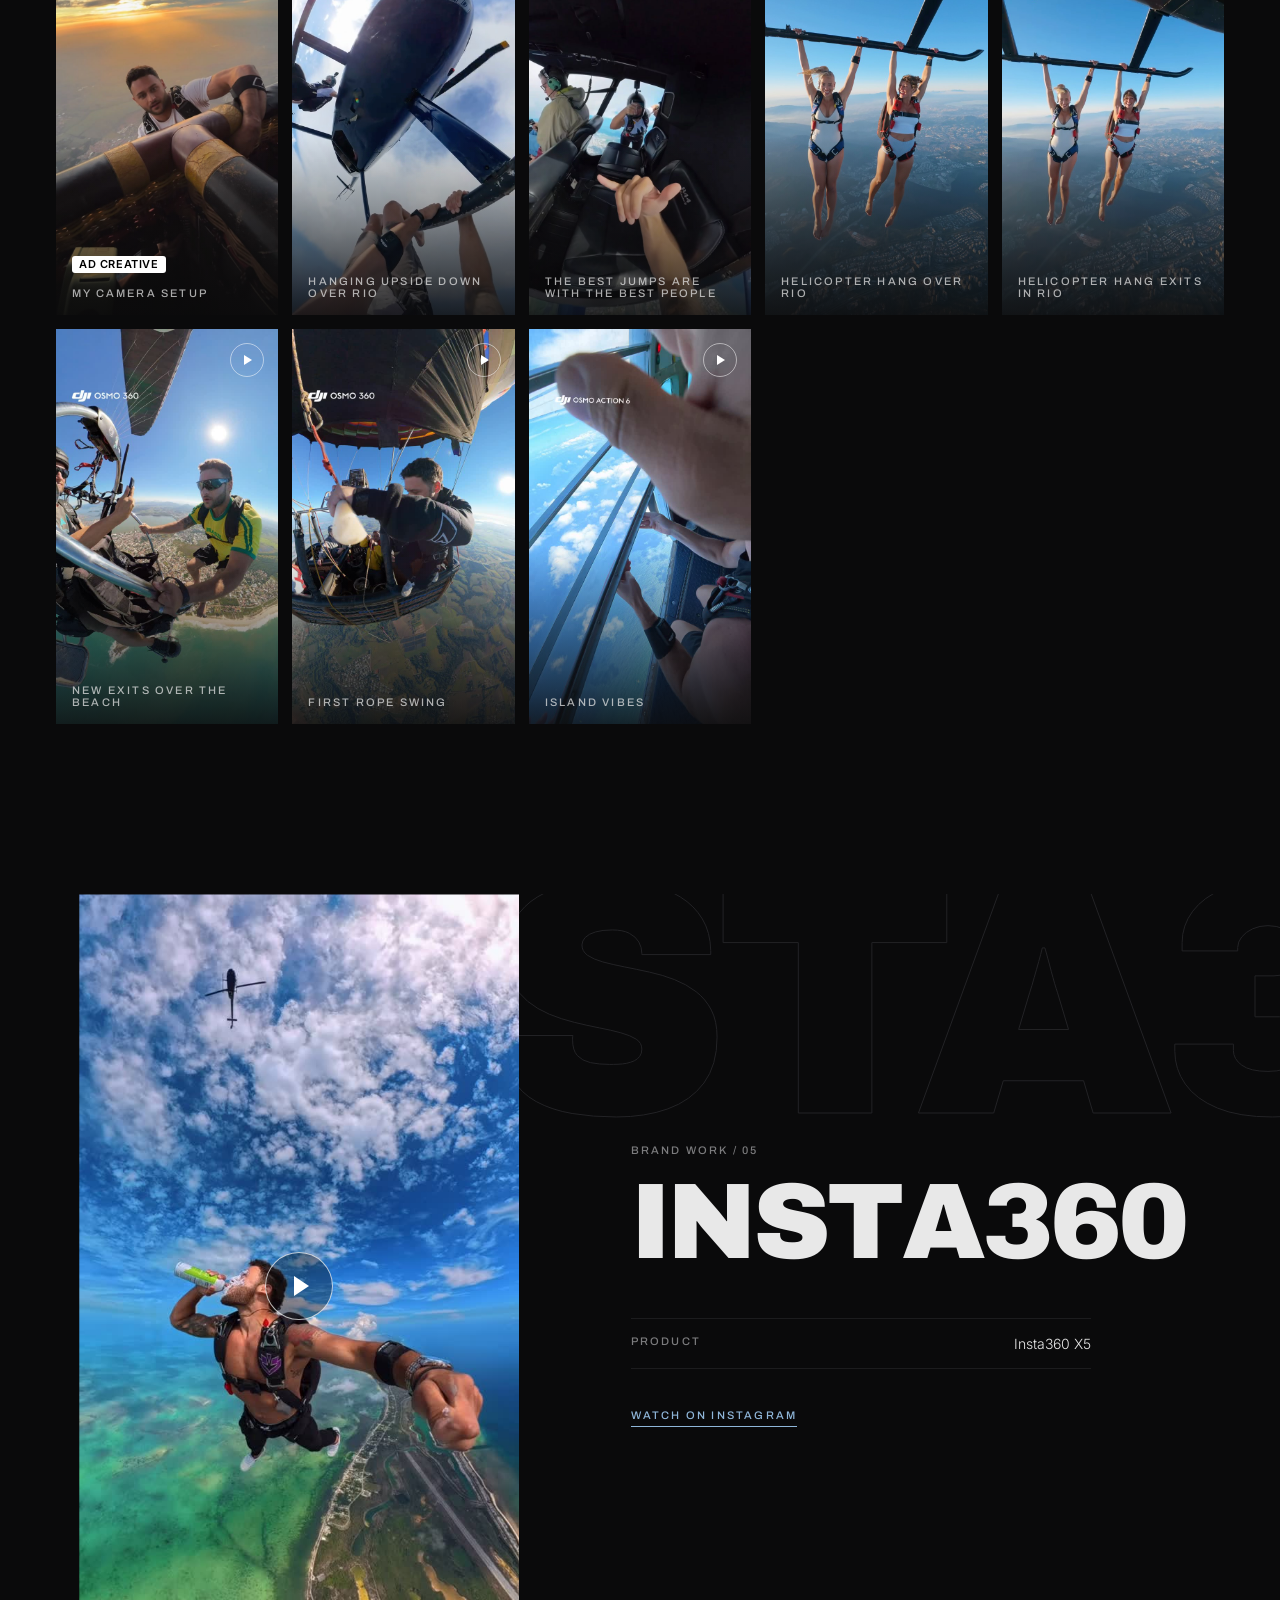
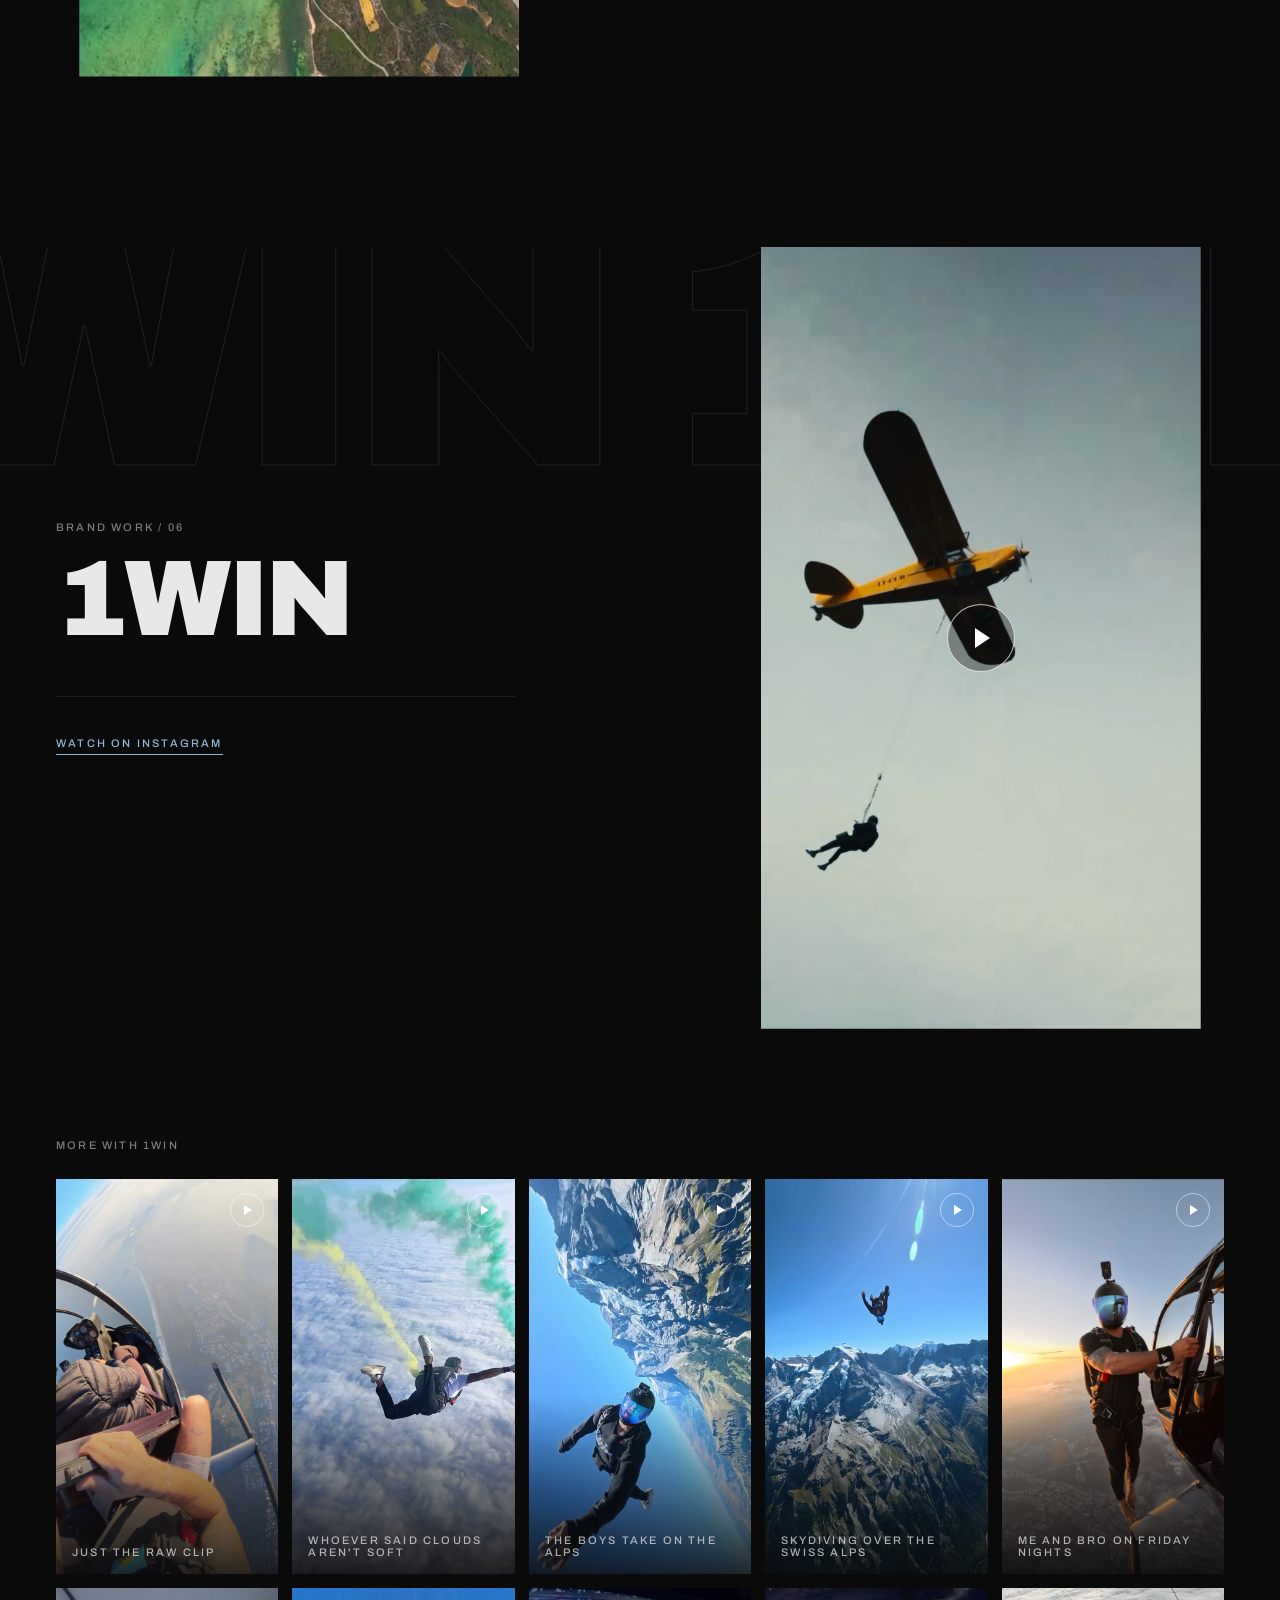
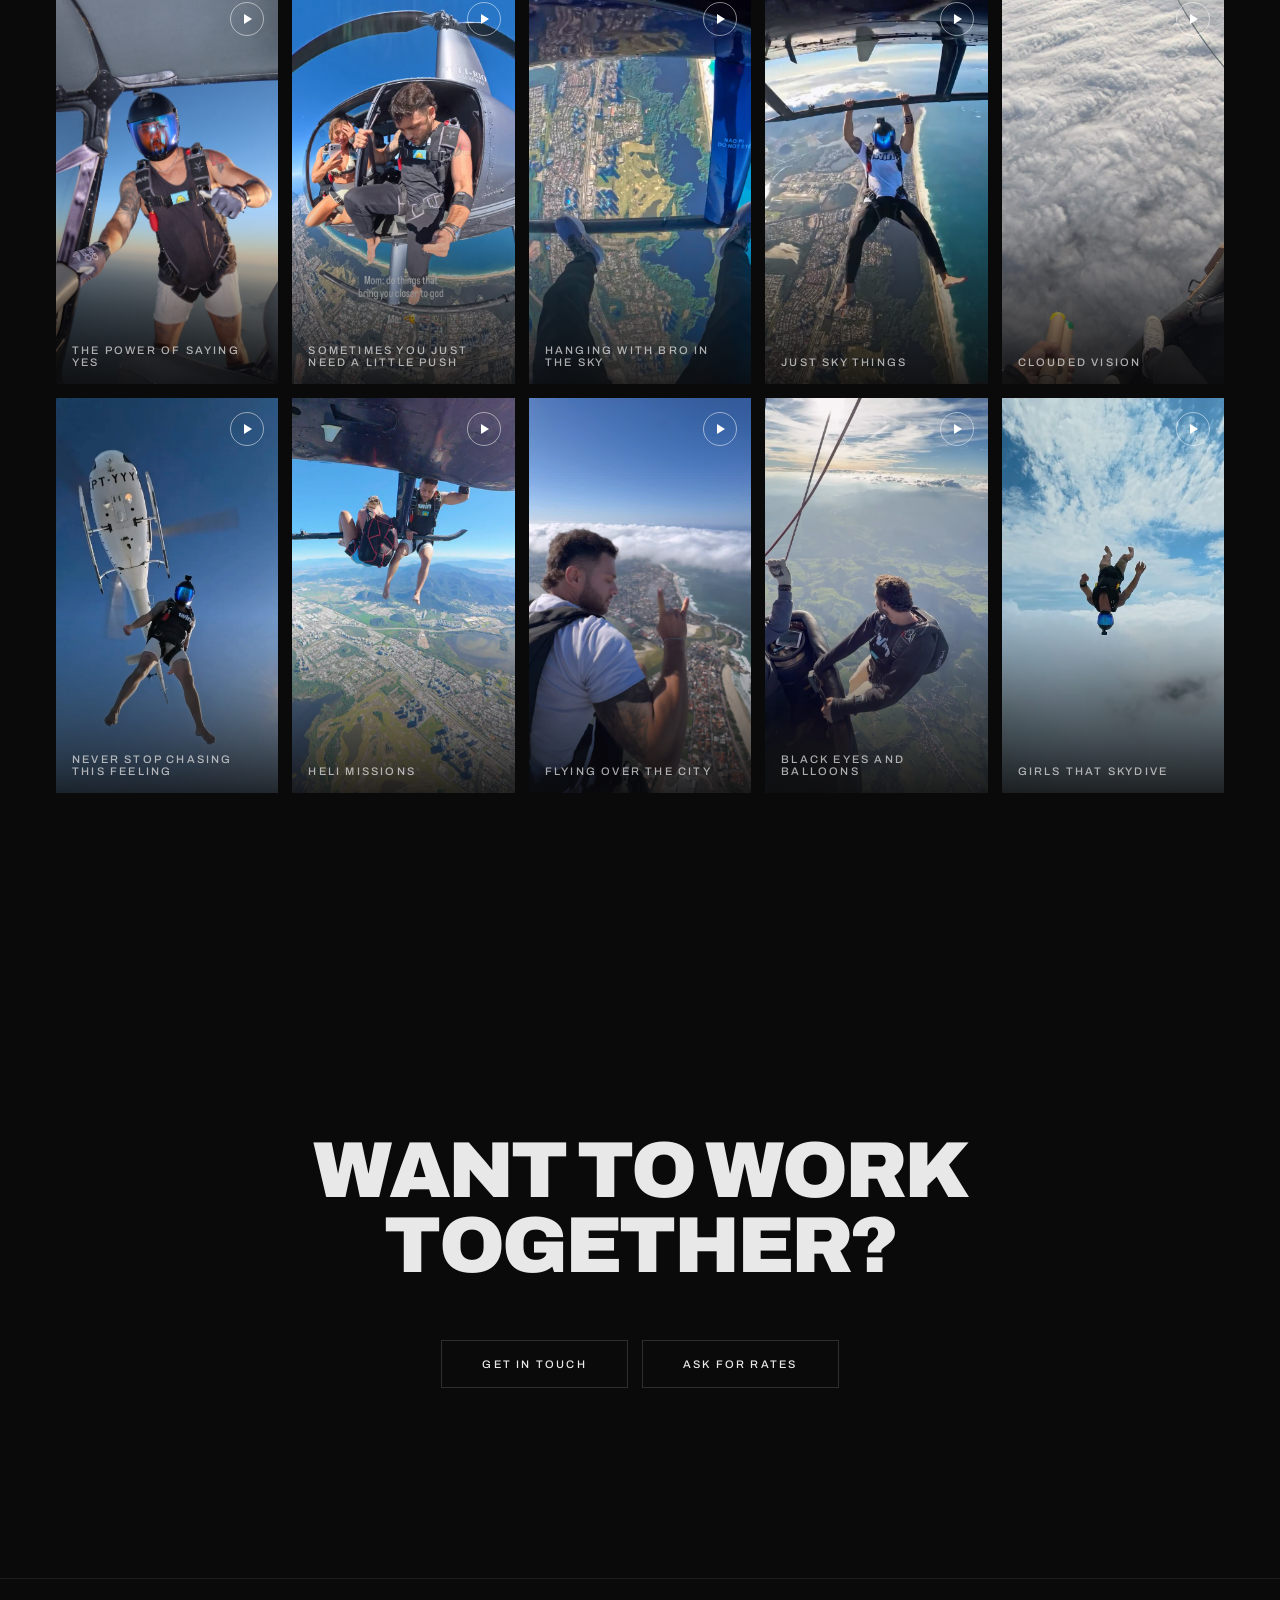
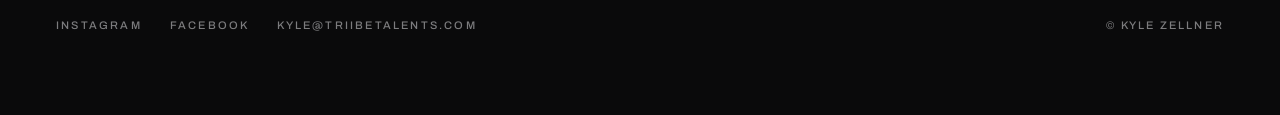
==== commit d994e676: "Update site: DJI trimmed to made-for-DJI videos, raw clip leads 1win, new bio, Skyhook case study, b" ====
--- a/brand-work.html
+++ b/brand-work.html
@@ -8,7 +8,7 @@
 <meta name="twitter:card" content="summary_large_image"><meta name="theme-color" content="#0A0A0B">
 <link rel="preconnect" href="https://fonts.googleapis.com"><link rel="preconnect" href="https://fonts.gstatic.com" crossorigin>
 <link rel="stylesheet" href="https://fonts.googleapis.com/css2?family=Archivo:wght@400;500;700;900&family=Inter:wght@300;400&display=swap">
-<link rel="stylesheet" href="assets/site.css?v=1795624095">
+<link rel="stylesheet" href="assets/site.css?v=1795775446">
 <script>document.documentElement.className='js';addEventListener('DOMContentLoaded',function(){requestAnimationFrame(function(){requestAnimationFrame(function(){document.documentElement.classList.add('ready')})})});</script>
 </head><body>
 <div class="curtain" aria-hidden="true"></div><div class="progress" aria-hidden="true"></div>
@@ -73,7 +73,7 @@
       <a class="link label r" href="https://www.instagram.com/reel/DbrAndISFUz/" target="_blank" rel="noopener">Watch on Instagram</a>
     </div>
   </div></div>
-  <div class="wrap case-more"><div class="label muted r">More with DJI</div><div class="grid-reels"><button class="reel" type="button" data-lb="media/dji-para.mp4" data-poster="media/dji-para.jpg" data-ig="https://www.instagram.com/reel/Dcn9Oito8ME/" aria-label="Play: Paratrike jump over the beach"><div class="vid v916"><img src="media/dji-para.jpg" alt="" loading="lazy" decoding="async"></div><span class="play" aria-hidden="true"></span><div class="cap"><div class="label what">Paratrike jump over the beach</div></div></button><button class="reel" type="button" data-lb="media/dji-new.mp4" data-poster="media/dji-new.jpg" data-ig="https://www.instagram.com/reel/DZ2kFMeM5Ea/" aria-label="Play: Stepping off over the coast"><div class="vid v916"><img src="media/dji-new.jpg" alt="" loading="lazy" decoding="async"></div><span class="play" aria-hidden="true"></span><div class="cap"><div class="label what">Stepping off over the coast</div></div></button><button class="reel" type="button" data-lb="media/dji-boys.mp4" data-poster="media/dji-boys.jpg" data-ig="https://www.instagram.com/reel/DcVaWwGo98o/" aria-label="Play: Helicopter jumps with the boys"><div class="vid v916"><img src="media/dji-boys.jpg" alt="" loading="lazy" decoding="async"></div><span class="play" aria-hidden="true"></span><div class="cap"><div class="label what">Helicopter jumps with the boys</div></div></button><a class="reel" href="https://www.instagram.com/reel/DZmtbkiM8lg/" target="_blank" rel="noopener" aria-label="Hanging upside down over Rio. Opens Instagram"><div class="vid v916"><img src="media/dji-rio.jpg" alt="" loading="lazy" decoding="async"></div><span class="play" aria-hidden="true"></span><div class="cap"><div class="label what">Hanging upside down over Rio</div></div></a><button class="reel" type="button" data-lb="media/alps.mp4" data-poster="media/alps.jpg" data-ig="https://www.instagram.com/reel/Dc5vzTCoxxG/" aria-label="Play: Skydiving over the Swiss Alps"><div class="vid v916"><img src="media/alps.jpg" alt="" loading="lazy" decoding="async"></div><span class="play" aria-hidden="true"></span><div class="cap"><div class="label what">Skydiving over the Swiss Alps</div></div></button><a class="reel" href="https://www.instagram.com/reel/Dc9Zd94yLOr/" target="_blank" rel="noopener" aria-label="The boys take on the Alps. Opens Instagram"><div class="vid v916"><img src="media/dji-alpsboys.jpg" alt="" loading="lazy" decoding="async"></div><span class="play" aria-hidden="true"></span><div class="cap"><div class="label what">The boys take on the Alps</div></div></a><a class="reel" href="https://www.instagram.com/reel/DdbbyWWou-u/" target="_blank" rel="noopener" aria-label="The best jumps are with the best people. Opens Instagram"><div class="vid v916"><img src="media/dji-best.jpg" alt="" loading="lazy" decoding="async"></div><span class="play" aria-hidden="true"></span><div class="cap"><div class="label what">The best jumps are with the best people</div></div></a><a class="reel" href="https://www.instagram.com/reel/Dc52eWtovFw/" target="_blank" rel="noopener" aria-label="Skydiving in Switzerland. Opens Instagram"><div class="vid v916"><img src="media/dji-swiss.jpg" alt="" loading="lazy" decoding="async"></div><span class="play" aria-hidden="true"></span><div class="cap"><div class="label what">Skydiving in Switzerland</div></div></a><button class="reel" type="button" data-lb="media/dji-alps2.mp4" data-poster="media/dji-alps2.jpg" data-ig="https://www.instagram.com/reel/Dc5qLIVIqiL/" aria-label="Play: Skydiving in the Alps with the boys"><div class="vid v916"><img src="media/dji-alps2.jpg" alt="" loading="lazy" decoding="async"></div><span class="play" aria-hidden="true"></span><div class="cap"><div class="label what">Skydiving in the Alps with the boys</div></div></button><button class="reel" type="button" data-lb="media/dji-swing.mp4" data-poster="media/dji-swing.jpg" data-ig="https://www.instagram.com/reel/DbG8BtWBWip/" aria-label="Play: Rope swing from a hot air balloon"><div class="vid v916"><img src="media/dji-swing.jpg" alt="" loading="lazy" decoding="async"></div><span class="play" aria-hidden="true"></span><div class="cap"><div class="label what">Rope swing from a hot air balloon</div></div></button><button class="reel" type="button" data-lb="media/dji-beach.mp4" data-poster="media/dji-beach.jpg" data-ig="https://www.instagram.com/reel/DdM_2CchTg7/" aria-label="Play: Jump over the beach"><div class="vid v916"><img src="media/dji-beach.jpg" alt="" loading="lazy" decoding="async"></div><span class="play" aria-hidden="true"></span><div class="cap"><div class="label what">Jump over the beach</div></div></button><a class="reel" href="https://www.instagram.com/reel/DdlIO7IIlce/" target="_blank" rel="noopener" aria-label="Hanging from the skids. Opens Instagram"><div class="vid v916"><img src="media/dji-skids.jpg" alt="" loading="lazy" decoding="async"></div><span class="play" aria-hidden="true"></span><div class="cap"><div class="label what">Hanging from the skids</div></div></a><button class="reel" type="button" data-lb="media/dji-heli.mp4" data-poster="media/dji-heli.jpg" data-ig="https://www.instagram.com/reel/DbGT2AIMZqO/" aria-label="Play: Helicopter hang exits in Rio"><div class="vid v916"><img src="media/dji-heli.jpg" alt="" loading="lazy" decoding="async"></div><span class="play" aria-hidden="true"></span><div class="cap"><div class="label what">Helicopter hang exits in Rio</div></div></button><a class="reel" href="https://www.instagram.com/reel/DaJRma6BQHz/" target="_blank" rel="noopener" aria-label="Grip strength. Opens Instagram"><div class="vid v916"><img src="media/dji-grip.jpg" alt="" loading="lazy" decoding="async"></div><span class="play" aria-hidden="true"></span><div class="cap"><div class="label what">Grip strength</div></div></a><a class="reel" href="https://www.instagram.com/reel/DbLsumjM6Av/" target="_blank" rel="noopener" aria-label="Helicopter hang over Rio. Opens Instagram"><div class="vid v916"><img src="media/dji-hang2.jpg" alt="" loading="lazy" decoding="async"></div><span class="play" aria-hidden="true"></span><div class="cap"><div class="label what">Helicopter hang over Rio</div></div></a><button class="reel" type="button" data-lb="media/dji-exits.mp4" data-poster="media/dji-exits.jpg" data-ig="https://www.instagram.com/reel/DaKi7p1s8Mf/" aria-label="Play: New exits over the beach"><div class="vid v916"><img src="media/dji-exits.jpg" alt="" loading="lazy" decoding="async"></div><span class="play" aria-hidden="true"></span><div class="cap"><div class="label what">New exits over the beach</div></div></button><a class="reel" href="https://www.instagram.com/reel/DctNHRTIW9R/" target="_blank" rel="noopener" aria-label="My camera setup. Opens Instagram"><div class="vid v916"><img src="media/dji-setup.jpg" alt="" loading="lazy" decoding="async"></div><span class="play" aria-hidden="true"></span><div class="cap"><div class="label what">My camera setup</div></div></a><button class="reel" type="button" data-lb="media/dji-balloon.mp4" data-poster="media/dji-balloon.jpg" data-ig="https://www.instagram.com/reel/Dc04M3bMytC/" aria-label="Play: Black eyes and balloons"><div class="vid v916"><img src="media/dji-balloon.jpg" alt="" loading="lazy" decoding="async"></div><span class="play" aria-hidden="true"></span><div class="cap"><div class="label what">Black eyes and balloons</div></div></button><button class="reel" type="button" data-lb="media/dji-rope.mp4" data-poster="media/dji-rope.jpg" data-ig="https://www.instagram.com/reel/DbDM5DDsOBW/" aria-label="Play: First rope swing"><div class="vid v916"><img src="media/dji-rope.jpg" alt="" loading="lazy" decoding="async"></div><span class="play" aria-hidden="true"></span><div class="cap"><div class="label what">First rope swing</div></div></button><a class="reel" href="https://www.instagram.com/reel/DdE5yUaMFTg/" target="_blank" rel="noopener" aria-label="Jumping into the clouds. Opens Instagram"><div class="vid v916"><img src="media/dji-clouds.jpg" alt="" loading="lazy" decoding="async"></div><span class="play" aria-hidden="true"></span><div class="cap"><div class="label what">Jumping into the clouds</div></div></a><a class="reel" href="https://www.instagram.com/reel/DbrAj8oyWbT/" target="_blank" rel="noopener" aria-label="Island vibes. Opens Instagram"><div class="vid v916"><img src="media/dji-island.jpg" alt="" loading="lazy" decoding="async"></div><span class="play" aria-hidden="true"></span><div class="cap"><div class="label what">Island vibes</div></div></a></div></div>
+  <div class="wrap case-more"><div class="label muted r">More with DJI</div><div class="grid-reels"><a class="reel" href="https://www.instagram.com/reel/DctNHRTIW9R/" target="_blank" rel="noopener" aria-label="My camera setup. Opens Instagram"><div class="vid v916"><img src="media/dji-setup.jpg" alt="" loading="lazy" decoding="async"></div><span class="play" aria-hidden="true"></span><div class="cap"><div class="views sm flag">Ad creative</div><div class="label what">My camera setup</div></div></a><a class="reel" href="https://www.instagram.com/reel/DZmtbkiM8lg/" target="_blank" rel="noopener" aria-label="Hanging upside down over Rio. Opens Instagram"><div class="vid v916"><img src="media/dji-rio.jpg" alt="" loading="lazy" decoding="async"></div><span class="play" aria-hidden="true"></span><div class="cap"><div class="label what">Hanging upside down over Rio</div></div></a><a class="reel" href="https://www.instagram.com/reel/DdbbyWWou-u/" target="_blank" rel="noopener" aria-label="The best jumps are with the best people. Opens Instagram"><div class="vid v916"><img src="media/dji-best.jpg" alt="" loading="lazy" decoding="async"></div><span class="play" aria-hidden="true"></span><div class="cap"><div class="label what">The best jumps are with the best people</div></div></a><a class="reel" href="https://www.instagram.com/reel/DbLsumjM6Av/" target="_blank" rel="noopener" aria-label="Helicopter hang over Rio. Opens Instagram"><div class="vid v916"><img src="media/dji-hang2.jpg" alt="" loading="lazy" decoding="async"></div><span class="play" aria-hidden="true"></span><div class="cap"><div class="label what">Helicopter hang over Rio</div></div></a><button class="reel" type="button" data-lb="media/dji-heli.mp4" data-poster="media/dji-heli.jpg" data-ig="https://www.instagram.com/reel/DbGT2AIMZqO/" aria-label="Play: Helicopter hang exits in Rio"><div class="vid v916"><img src="media/dji-heli.jpg" alt="" loading="lazy" decoding="async"></div><span class="play" aria-hidden="true"></span><div class="cap"><div class="label what">Helicopter hang exits in Rio</div></div></button><button class="reel" type="button" data-lb="media/dji-exits.mp4" data-poster="media/dji-exits.jpg" data-ig="https://www.instagram.com/reel/DaKi7p1s8Mf/" aria-label="Play: New exits over the beach"><div class="vid v916"><img src="media/dji-exits.jpg" alt="" loading="lazy" decoding="async"></div><span class="play" aria-hidden="true"></span><div class="cap"><div class="label what">New exits over the beach</div></div></button><button class="reel" type="button" data-lb="media/dji-rope.mp4" data-poster="media/dji-rope.jpg" data-ig="https://www.instagram.com/reel/DbDM5DDsOBW/" aria-label="Play: First rope swing"><div class="vid v916"><img src="media/dji-rope.jpg" alt="" loading="lazy" decoding="async"></div><span class="play" aria-hidden="true"></span><div class="cap"><div class="label what">First rope swing</div></div></button><a class="reel" href="https://www.instagram.com/reel/DbrAj8oyWbT/" target="_blank" rel="noopener" aria-label="Island vibes. Opens Instagram"><div class="vid v916"><img src="media/dji-island.jpg" alt="" loading="lazy" decoding="async"></div><span class="play" aria-hidden="true"></span><div class="cap"><div class="label what">Island vibes</div></div></a></div></div>
 </section><section class="case" id="insta360" data-drift-host>
   <div class="ghost" aria-hidden="true" data-drift-x="-14">Insta360 Insta360</div>
   <div class="wrap"><div class="grid">
@@ -101,7 +101,7 @@
       <a class="link label r" href="https://www.instagram.com/reel/Df9yoM2ILOr/" target="_blank" rel="noopener">Watch on Instagram</a>
     </div>
   </div></div>
-  <div class="wrap case-more"><div class="label muted r">More with 1win</div><div class="grid-reels"><a class="reel" href="https://www.instagram.com/reel/DabGH8IsHBu/" target="_blank" rel="noopener" aria-label="Whoever said clouds aren't soft. Opens Instagram"><div class="vid v916"><img src="media/w-clouds.jpg" alt="" loading="lazy" decoding="async"></div><span class="play" aria-hidden="true"></span><div class="cap"><div class="label what">Whoever said clouds aren't soft</div></div></a><a class="reel" href="https://www.instagram.com/reel/Dc9Zd94yLOr/" target="_blank" rel="noopener" aria-label="The boys take on the Alps. Opens Instagram"><div class="vid v916"><img src="media/w-alps.jpg" alt="" loading="lazy" decoding="async"></div><span class="play" aria-hidden="true"></span><div class="cap"><div class="label what">The boys take on the Alps</div></div></a><button class="reel" type="button" data-lb="media/alps.mp4" data-poster="media/alps.jpg" data-ig="https://www.instagram.com/reel/Dc5vzTCoxxG/" aria-label="Play: Skydiving over the Swiss Alps"><div class="vid v916"><img src="media/alps.jpg" alt="" loading="lazy" decoding="async"></div><span class="play" aria-hidden="true"></span><div class="cap"><div class="label what">Skydiving over the Swiss Alps</div></div></button><a class="reel" href="https://www.instagram.com/reel/Dai-UiZhkyc/" target="_blank" rel="noopener" aria-label="Me and bro on Friday nights. Opens Instagram"><div class="vid v916"><img src="media/w-friday.jpg" alt="" loading="lazy" decoding="async"></div><span class="play" aria-hidden="true"></span><div class="cap"><div class="label what">Me and bro on Friday nights</div></div></a><a class="reel" href="https://www.instagram.com/reel/Da8bLg3O2U2/" target="_blank" rel="noopener" aria-label="The power of saying yes. Opens Instagram"><div class="vid v916"><img src="media/w-f.jpg" alt="" loading="lazy" decoding="async"></div><span class="play" aria-hidden="true"></span><div class="cap"><div class="label what">The power of saying yes</div></div></a><a class="reel" href="https://www.instagram.com/reel/DbLzbT_MHXU/" target="_blank" rel="noopener" aria-label="Sometimes you just need a little push. Opens Instagram"><div class="vid v916"><img src="media/w-push.jpg" alt="" loading="lazy" decoding="async"></div><span class="play" aria-hidden="true"></span><div class="cap"><div class="label what">Sometimes you just need a little push</div></div></a><a class="reel" href="https://www.instagram.com/reel/DZ2TYtSMA7m/" target="_blank" rel="noopener" aria-label="Hanging with bro in the sky. Opens Instagram"><div class="vid v916"><img src="media/w-bro.jpg" alt="" loading="lazy" decoding="async"></div><span class="play" aria-hidden="true"></span><div class="cap"><div class="label what">Hanging with bro in the sky</div></div></a><a class="reel" href="https://www.instagram.com/reel/DZ2hzX7sHcK/" target="_blank" rel="noopener" aria-label="Just sky things. Opens Instagram"><div class="vid v916"><img src="media/w-sky.jpg" alt="" loading="lazy" decoding="async"></div><span class="play" aria-hidden="true"></span><div class="cap"><div class="label what">Just sky things</div></div></a><a class="reel" href="https://www.instagram.com/reel/Dacz455sbi7/" target="_blank" rel="noopener" aria-label="Clouded vision. Opens Instagram"><div class="vid v916"><img src="media/w-vision.jpg" alt="" loading="lazy" decoding="async"></div><span class="play" aria-hidden="true"></span><div class="cap"><div class="label what">Clouded vision</div></div></a><a class="reel" href="https://www.instagram.com/reel/DbvX_Z9s70L/" target="_blank" rel="noopener" aria-label="Never stop chasing this feeling. Opens Instagram"><div class="vid v916"><img src="media/w-chase.jpg" alt="" loading="lazy" decoding="async"></div><span class="play" aria-hidden="true"></span><div class="cap"><div class="label what">Never stop chasing this feeling</div></div></a><a class="reel" href="https://www.instagram.com/reel/DdtfaaWodTu/" target="_blank" rel="noopener" aria-label="Heli missions. Opens Instagram"><div class="vid v916"><img src="media/w-missions.jpg" alt="" loading="lazy" decoding="async"></div><span class="play" aria-hidden="true"></span><div class="cap"><div class="label what">Heli missions</div></div></a><a class="reel" href="https://www.instagram.com/reel/DaODfZTsK0G/" target="_blank" rel="noopener" aria-label="Flying over the city. Opens Instagram"><div class="vid v916"><img src="media/w-city.jpg" alt="" loading="lazy" decoding="async"></div><span class="play" aria-hidden="true"></span><div class="cap"><div class="label what">Flying over the city</div></div></a><button class="reel" type="button" data-lb="media/dji-balloon.mp4" data-poster="media/dji-balloon.jpg" data-ig="https://www.instagram.com/reel/Dc04M3bMytC/" aria-label="Play: Black eyes and balloons"><div class="vid v916"><img src="media/dji-balloon.jpg" alt="" loading="lazy" decoding="async"></div><span class="play" aria-hidden="true"></span><div class="cap"><div class="label what">Black eyes and balloons</div></div></button><a class="reel" href="https://www.instagram.com/reel/DezlFJ0skcT/" target="_blank" rel="noopener" aria-label="Girls that skydive. Opens Instagram"><div class="vid v916"><img src="media/w-girls.jpg" alt="" loading="lazy" decoding="async"></div><span class="play" aria-hidden="true"></span><div class="cap"><div class="label what">Girls that skydive</div></div></a></div></div>
+  <div class="wrap case-more"><div class="label muted r">More with 1win</div><div class="grid-reels"><button class="reel" type="button" data-lb="media/raw35.mp4" data-poster="media/raw35.jpg" data-ig="https://www.instagram.com/reel/Db6Mmzqs8mP/" aria-label="Play: Just the raw clip"><div class="vid v916"><img src="media/raw35.jpg" alt="" loading="lazy" decoding="async"></div><span class="play" aria-hidden="true"></span><div class="cap"><div class="label what">Just the raw clip</div></div></button><a class="reel" href="https://www.instagram.com/reel/DabGH8IsHBu/" target="_blank" rel="noopener" aria-label="Whoever said clouds aren't soft. Opens Instagram"><div class="vid v916"><img src="media/w-clouds.jpg" alt="" loading="lazy" decoding="async"></div><span class="play" aria-hidden="true"></span><div class="cap"><div class="label what">Whoever said clouds aren't soft</div></div></a><a class="reel" href="https://www.instagram.com/reel/Dc9Zd94yLOr/" target="_blank" rel="noopener" aria-label="The boys take on the Alps. Opens Instagram"><div class="vid v916"><img src="media/w-alps.jpg" alt="" loading="lazy" decoding="async"></div><span class="play" aria-hidden="true"></span><div class="cap"><div class="label what">The boys take on the Alps</div></div></a><button class="reel" type="button" data-lb="media/alps.mp4" data-poster="media/alps.jpg" data-ig="https://www.instagram.com/reel/Dc5vzTCoxxG/" aria-label="Play: Skydiving over the Swiss Alps"><div class="vid v916"><img src="media/alps.jpg" alt="" loading="lazy" decoding="async"></div><span class="play" aria-hidden="true"></span><div class="cap"><div class="label what">Skydiving over the Swiss Alps</div></div></button><a class="reel" href="https://www.instagram.com/reel/Dai-UiZhkyc/" target="_blank" rel="noopener" aria-label="Me and bro on Friday nights. Opens Instagram"><div class="vid v916"><img src="media/w-friday.jpg" alt="" loading="lazy" decoding="async"></div><span class="play" aria-hidden="true"></span><div class="cap"><div class="label what">Me and bro on Friday nights</div></div></a><a class="reel" href="https://www.instagram.com/reel/Da8bLg3O2U2/" target="_blank" rel="noopener" aria-label="The power of saying yes. Opens Instagram"><div class="vid v916"><img src="media/w-f.jpg" alt="" loading="lazy" decoding="async"></div><span class="play" aria-hidden="true"></span><div class="cap"><div class="label what">The power of saying yes</div></div></a><a class="reel" href="https://www.instagram.com/reel/DbLzbT_MHXU/" target="_blank" rel="noopener" aria-label="Sometimes you just need a little push. Opens Instagram"><div class="vid v916"><img src="media/w-push.jpg" alt="" loading="lazy" decoding="async"></div><span class="play" aria-hidden="true"></span><div class="cap"><div class="label what">Sometimes you just need a little push</div></div></a><a class="reel" href="https://www.instagram.com/reel/DZ2TYtSMA7m/" target="_blank" rel="noopener" aria-label="Hanging with bro in the sky. Opens Instagram"><div class="vid v916"><img src="media/w-bro.jpg" alt="" loading="lazy" decoding="async"></div><span class="play" aria-hidden="true"></span><div class="cap"><div class="label what">Hanging with bro in the sky</div></div></a><a class="reel" href="https://www.instagram.com/reel/DZ2hzX7sHcK/" target="_blank" rel="noopener" aria-label="Just sky things. Opens Instagram"><div class="vid v916"><img src="media/w-sky.jpg" alt="" loading="lazy" decoding="async"></div><span class="play" aria-hidden="true"></span><div class="cap"><div class="label what">Just sky things</div></div></a><a class="reel" href="https://www.instagram.com/reel/Dacz455sbi7/" target="_blank" rel="noopener" aria-label="Clouded vision. Opens Instagram"><div class="vid v916"><img src="media/w-vision.jpg" alt="" loading="lazy" decoding="async"></div><span class="play" aria-hidden="true"></span><div class="cap"><div class="label what">Clouded vision</div></div></a><a class="reel" href="https://www.instagram.com/reel/DbvX_Z9s70L/" target="_blank" rel="noopener" aria-label="Never stop chasing this feeling. Opens Instagram"><div class="vid v916"><img src="media/w-chase.jpg" alt="" loading="lazy" decoding="async"></div><span class="play" aria-hidden="true"></span><div class="cap"><div class="label what">Never stop chasing this feeling</div></div></a><a class="reel" href="https://www.instagram.com/reel/DdtfaaWodTu/" target="_blank" rel="noopener" aria-label="Heli missions. Opens Instagram"><div class="vid v916"><img src="media/w-missions.jpg" alt="" loading="lazy" decoding="async"></div><span class="play" aria-hidden="true"></span><div class="cap"><div class="label what">Heli missions</div></div></a><a class="reel" href="https://www.instagram.com/reel/DaODfZTsK0G/" target="_blank" rel="noopener" aria-label="Flying over the city. Opens Instagram"><div class="vid v916"><img src="media/w-city.jpg" alt="" loading="lazy" decoding="async"></div><span class="play" aria-hidden="true"></span><div class="cap"><div class="label what">Flying over the city</div></div></a><button class="reel" type="button" data-lb="media/dji-balloon.mp4" data-poster="media/dji-balloon.jpg" data-ig="https://www.instagram.com/reel/Dc04M3bMytC/" aria-label="Play: Black eyes and balloons"><div class="vid v916"><img src="media/dji-balloon.jpg" alt="" loading="lazy" decoding="async"></div><span class="play" aria-hidden="true"></span><div class="cap"><div class="label what">Black eyes and balloons</div></div></button><a class="reel" href="https://www.instagram.com/reel/DezlFJ0skcT/" target="_blank" rel="noopener" aria-label="Girls that skydive. Opens Instagram"><div class="vid v916"><img src="media/w-girls.jpg" alt="" loading="lazy" decoding="async"></div><span class="play" aria-hidden="true"></span><div class="cap"><div class="label what">Girls that skydive</div></div></a></div></div>
 </section><section class="closing">
   <h2 class="display split">Want to work together?</h2>
   <div class="closing-btns r"><a class="btn label" href="contact.html">Get in touch</a><a class="btn label" href="mailto:kyle@triibetalents.com?subject=Rates">Ask for rates</a></div>
@@ -118,5 +118,5 @@
   <div class="ig label"><a href="https://www.instagram.com/kyle.zellner/" target="_blank" rel="noopener">Watch on Instagram</a></div>
 </div>
 <script src="assets/vendor/gsap.min.js"></script><script src="assets/vendor/ScrollTrigger.min.js"></script>
-<script src="assets/site.js?v=1795624095"></script>
+<script src="assets/site.js?v=1795775446"></script>
 </body></html>
--- a/assets/site.css
+++ b/assets/site.css
@@ -468,3 +468,11 @@
 /* Skyhook project header: the three vertical shots side by side on desktop, the single vertical cut on phones */
 .lead3 video[data-phone]{display:none}
 @media (max-width:900px){.lead3 video[data-desktop]{display:none}.lead3 video[data-phone]{display:block}}
+.reel .views.sm.flag{display:inline-block;background:#fff;color:#000;padding:3px 7px;border-radius:3px;opacity:1;margin-bottom:6px;text-transform:uppercase;letter-spacing:.6px;font-size:11px}
+
+.lead-copy .idea{font-family:var(--display);font-size:clamp(26px,3vw,42px);line-height:1.15;max-width:22ch}
+.lead-copy .handle{font-size:18px;max-width:40ch}
+.lead-copy .scope{list-style:none;display:flex;flex-wrap:wrap;gap:10px;margin-top:22px;padding:0}
+.lead-copy .scope li{border:1px solid var(--line);padding:9px 14px}
+.next-stunt{padding:120px 0 110px}
+@media (max-width:640px){.lead-copy .scope li{padding:7px 11px}.next-stunt{padding:80px 0 72px}}
